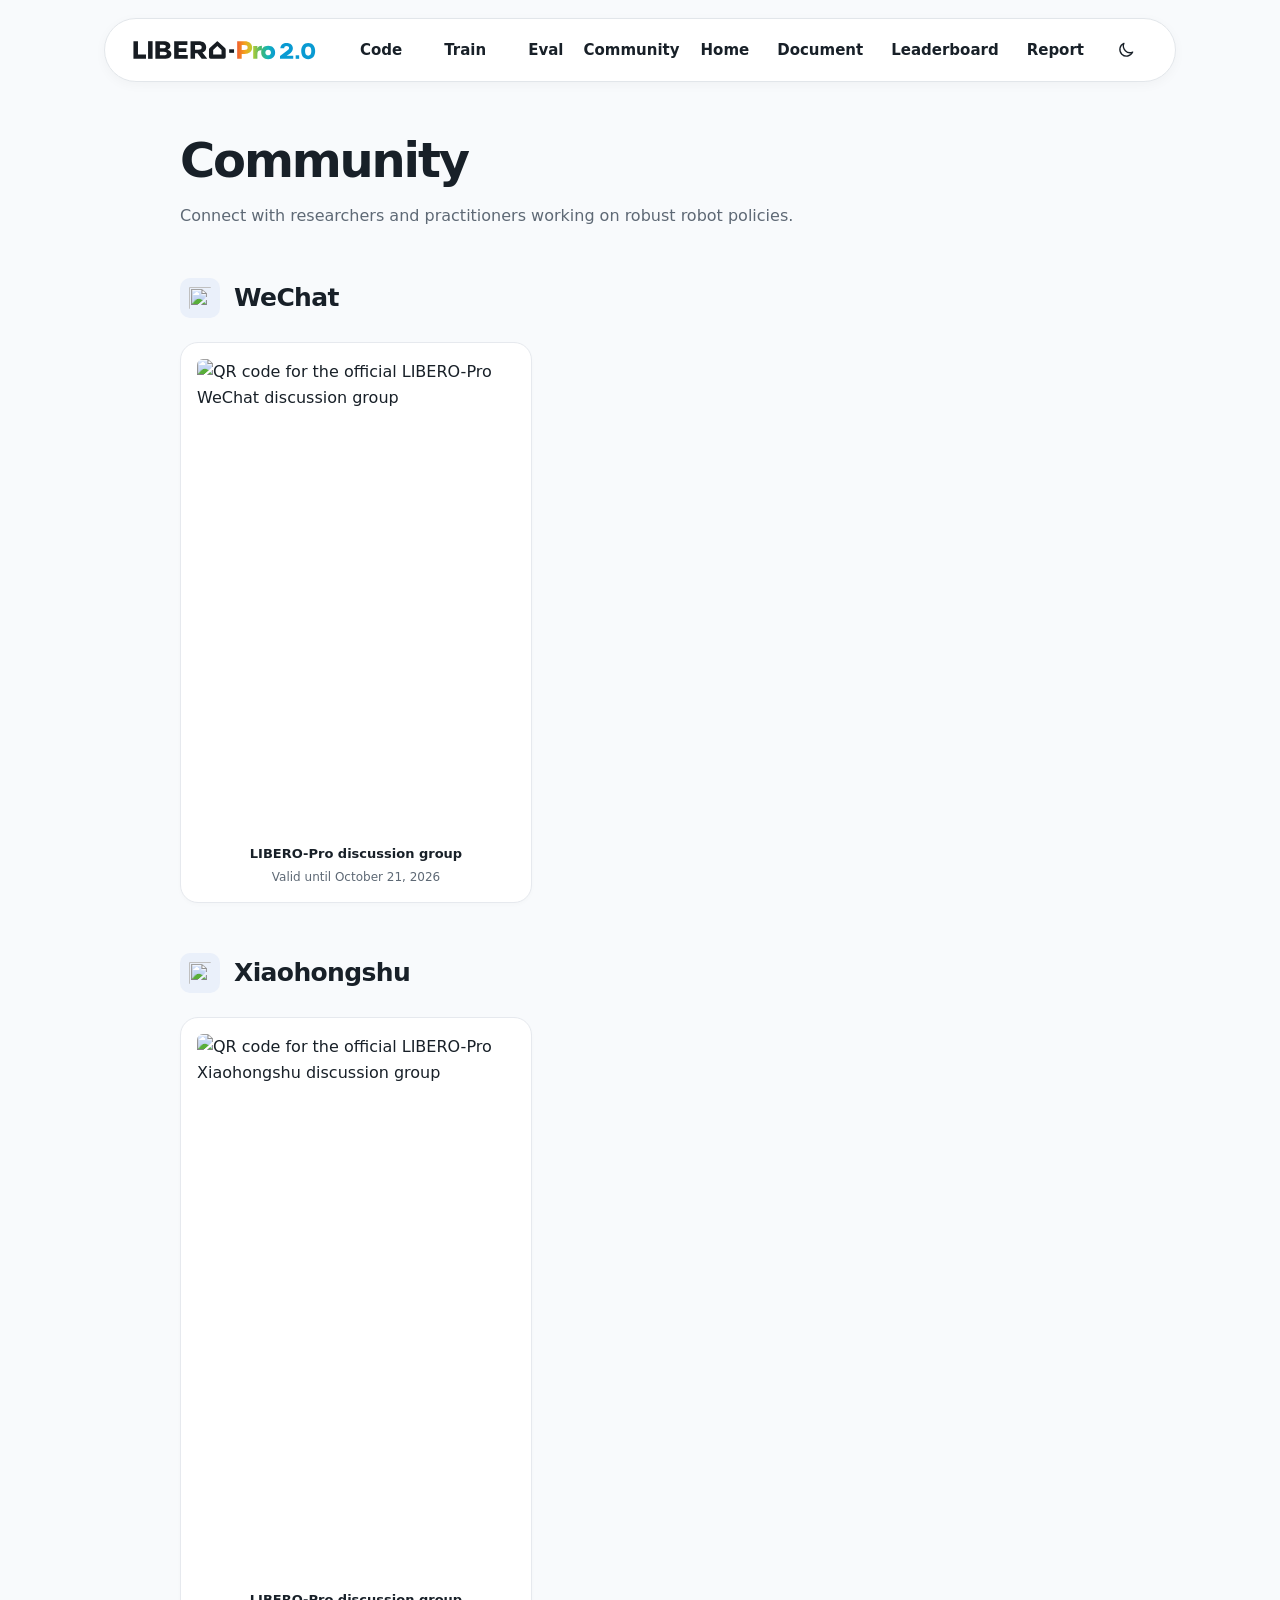
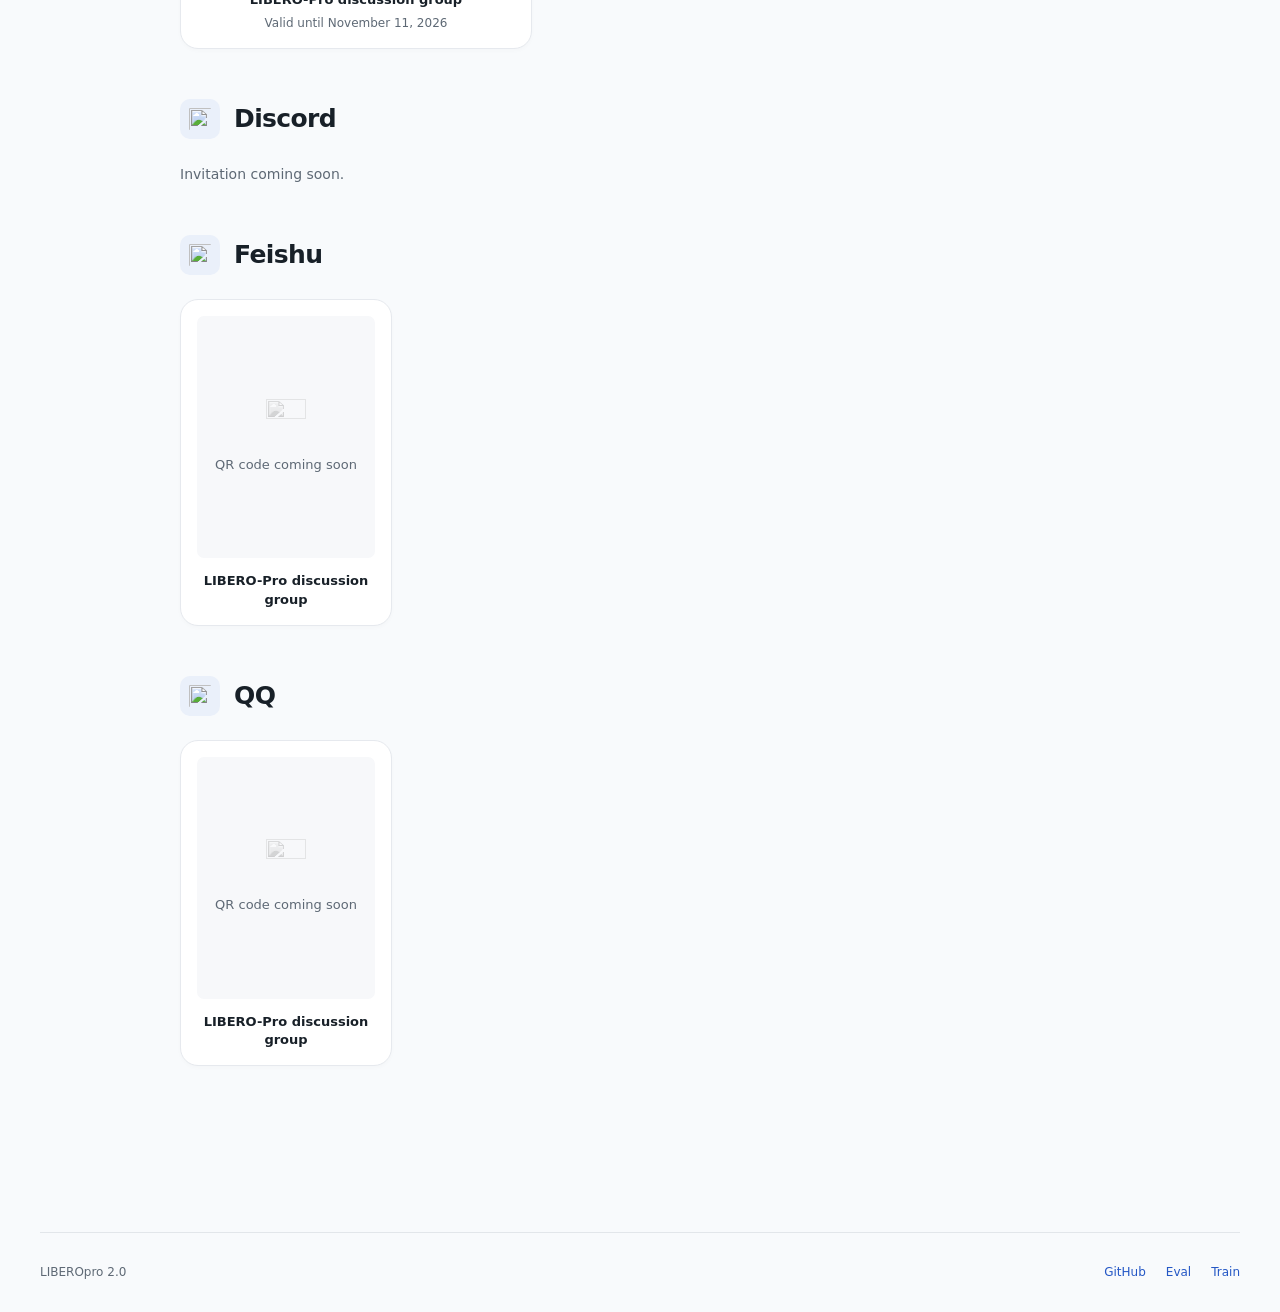
==== community.html @ c8fbf497 "Add smooth light and dark themes across the website" ====
<!doctype html>
<html lang="en">
<head>
  <meta charset="utf-8">
  <meta name="viewport" content="width=device-width, initial-scale=1">
  <meta name="description" content="Join the official LIBERO-Pro discussion groups on WeChat and Xiaohongshu.">
  <meta name="theme-color" content="#2457c5">
  <link rel="icon" href="assets/favicon.ico" sizes="16x16 32x32 48x48">
  <link rel="icon" href="assets/favicon.svg" type="image/svg+xml" sizes="any">
  <title>Community · LIBERO-Pro</title>
  <script src="assets/theme.js"></script>
  <link rel="stylesheet" href="assets/site.css">
  <link rel="stylesheet" href="assets/theme.css">
  <script type="module" src="assets/app.js"></script>
</head>
<body data-page="community">
  <a class="skip" href="#content">Skip to content</a>
  <header class="site-header">
    <a class="brand" href="index.html" aria-label="LIBERO-Pro 2.0 home"><img class="brand-wordmark" src="assets/libero-pro-wordmark.svg" width="534" height="68" alt="LIBERO-Pro 2.0"></a>
    <nav class="site-links" aria-label="Project links">
      <a href="https://github.com/LIBERO-Pro-Team/LIBERO-Pro2.0" target="_blank" rel="noopener"><img src="assets/icons/github.svg" width="16" height="16" alt="">Code</a>
      <a href="https://huggingface.co/datasets/zhouxueyang/LIBERO-Pro2.0-Train" target="_blank" rel="noopener"><img src="assets/icons/huggingface.svg" width="16" height="16" alt="">Train</a>
      <a href="https://huggingface.co/datasets/zhouxueyang/LIBERO-Pro2.0-Eval" target="_blank" rel="noopener"><img src="assets/icons/huggingface.svg" width="16" height="16" alt="">Eval</a>
      <a href="community.html">Community</a>
    </nav>
    <button class="menu-button" aria-expanded="false" aria-controls="site-nav">Menu</button>
    <nav class="site-nav" id="site-nav" aria-label="Main navigation">
      <a href="index.html">Home</a><a href="docs.html">Document</a><a href="leaderboard.html">Leaderboard</a><a href="report.html">Report</a>
    </nav>
    <button class="theme-toggle" type="button" data-theme-toggle aria-label="Switch to dark theme" title="Switch to dark theme">
      <svg class="theme-moon" viewBox="0 0 24 24" aria-hidden="true"><path d="M20 14.5A8 8 0 0 1 9.5 4a8 8 0 1 0 10.5 10.5z"/></svg>
      <svg class="theme-sun" viewBox="0 0 24 24" aria-hidden="true"><circle cx="12" cy="12" r="4"/><path d="M12 2.5v2M12 19.5v2M4.6 4.6 6 6M18 18l1.4 1.4M2.5 12h2M19.5 12h2M4.6 19.4 6 18M18 6l1.4-1.4"/></svg>
    </button>
  </header>
  <div id="app"><main id="content" class="community-page">
    <header class="resource-heading">
      <h1>Community</h1>
      <p>Connect with researchers and practitioners working on robust robot policies.</p>
    </header>
    <section class="community-section" id="wechat" aria-labelledby="wechat-heading">
      <h2 id="wechat-heading"><img src="assets/icons/wechat.svg" width="24" height="24" alt="">WeChat</h2>
      <ul class="community-cards community-cards--invitations">
        <li><figure class="community-card"><a class="community-invitation" href="assets/community/wechat-20261014.png" target="_blank" rel="noopener" aria-label="Open the full-size WeChat group invitation in a new tab"><img src="assets/community/wechat-20261014.png" width="1264" height="1875" alt="QR code for the official LIBERO-Pro WeChat discussion group" decoding="async"></a><figcaption>LIBERO-Pro discussion group<small>Valid until October 21, 2026</small></figcaption></figure></li>
      </ul>
    </section>
    <section class="community-section" id="xiaohongshu" aria-labelledby="xiaohongshu-heading">
      <h2 id="xiaohongshu-heading"><img src="assets/icons/xiaohongshu.svg" width="24" height="24" alt="">Xiaohongshu</h2>
      <ul class="community-cards community-cards--invitations">
        <li><figure class="community-card"><a class="community-invitation" href="assets/community/xiaohongshu-20261014.png" target="_blank" rel="noopener" aria-label="Open the full-size Xiaohongshu group invitation in a new tab"><img src="assets/community/xiaohongshu-20261014.png" width="980" height="1673" alt="QR code for the official LIBERO-Pro Xiaohongshu discussion group" loading="lazy" decoding="async"></a><figcaption>LIBERO-Pro discussion group<small>Valid until November 11, 2026</small></figcaption></figure></li>
      </ul>
    </section>
    <section class="community-section" id="discord" aria-labelledby="discord-heading">
      <h2 id="discord-heading"><img src="assets/icons/discord.svg" width="24" height="24" alt="">Discord</h2>
      <p class="community-invitation-pending">Invitation coming soon.</p>
    </section>
    <section class="community-section" id="feishu" aria-labelledby="feishu-heading">
      <h2 id="feishu-heading"><img src="assets/icons/lark.png" width="24" height="24" alt="">Feishu</h2>
      <ul class="community-cards">
        <li><figure class="community-card"><div class="community-qr-pending"><img src="assets/icons/lark.png" width="40" height="40" alt=""><p>QR code coming soon</p></div><figcaption>LIBERO-Pro discussion group</figcaption></figure></li>
      </ul>
    </section>
    <section class="community-section" id="qq" aria-labelledby="qq-heading">
      <h2 id="qq-heading"><img src="assets/icons/qq.svg" width="24" height="24" alt="">QQ</h2>
      <ul class="community-cards">
        <li><figure class="community-card"><div class="community-qr-pending"><img src="assets/icons/qq.svg" width="40" height="40" alt=""><p>QR code coming soon</p></div><figcaption>LIBERO-Pro discussion group</figcaption></figure></li>
      </ul>
    </section>
  </main></div>
  <footer class="container footer"><span>LIBEROpro 2.0</span><div class="footer-links" style="display:flex;gap:20px;flex-wrap:wrap"><a href="https://github.com/LIBERO-Pro-Team/LIBERO-Pro2.0">GitHub</a><a href="https://huggingface.co/datasets/zhouxueyang/LIBERO-Pro2.0-Eval">Eval</a><a href="https://huggingface.co/datasets/zhouxueyang/LIBERO-Pro2.0-Train">Train</a></div></footer>
</body>
</html>
---- assets/site.css ----
:root{--font-sans:Lato,ui-sans-serif,system-ui,-apple-system,BlinkMacSystemFont,'Segoe UI',sans-serif;--ink:#182028;--muted:#5e6975;--line:#e2e6ea;--paper:#fff;--wash:#f7f9fb;--blue:#2457c5;--static:#b77b17;--static-bg:#f7efde;--dynamic:#16847c;--dynamic-bg:#e4f3f0;--condition:#315a96;--environment:#337653;--observation:#8c5a9b;--execution:#9b6428;--robot:#a1495e;--language:#247c88}
*{box-sizing:border-box}html{scroll-behavior:smooth;scroll-padding-top:112px}body{margin:0;background:var(--paper);color:var(--ink);font:16px/1.6 var(--font-sans);-webkit-font-smoothing:antialiased}a{color:inherit;text-decoration:none}button,select{font:inherit;color:inherit}button,a,select{-webkit-tap-highlight-color:transparent}button{cursor:pointer}button:disabled{cursor:default}a:hover{color:var(--blue)}:focus-visible{outline:2px solid var(--blue);outline-offset:4px}button:focus:not(:focus-visible),a:focus:not(:focus-visible){outline:none}img{max-width:100%;height:auto}h1,h2,h3,h4,p,figure{margin:0}h1,h2,h3{font-weight:650;line-height:1.2;letter-spacing:-.035em}h1{font-size:46px}h2{font-size:31px}h3{font-size:21px}p{color:var(--muted)}small,.small{font-size:13px}button{border:0;background:none}select{background:white;border:1px solid #c7cfd8;border-radius:5px;padding:6px 28px 6px 10px;max-width:100%}.skip{position:fixed;top:-60px;left:15px;z-index:100;padding:10px;background:white}.skip:focus{top:10px}.site-header{position:sticky;top:18px;z-index:30;width:min(1072px,calc(100% - 48px));height:64px;margin:18px auto 0;padding:0 27px;background:white;border:1px solid var(--line);border-radius:36px;box-shadow:0 3px 12px #18202809;display:flex;align-items:center;justify-content:space-between;gap:20px}.brand{font-size:22px;font-weight:750;letter-spacing:-1px;white-space:nowrap}.brand span{color:var(--blue)}.site-nav{display:flex;height:100%;align-items:center;gap:28px}.site-nav a{height:100%;display:flex;align-items:center;font-size:14px;font-weight:600;position:relative}.site-nav a[aria-current=page]{color:var(--blue)}.site-nav a[aria-current=page]:after{content:'';position:absolute;bottom:11px;left:0;right:0;height:2px;background:var(--blue)}.menu-button{display:none;min-height:44px}.container{width:min(1200px,calc(100% - 64px));margin:auto}.page-head{padding:64px 0 35px;border-bottom:1px solid var(--line);margin-bottom:35px}.page-head p{margin-top:14px;max-width:760px;font-size:17px}.breadcrumb{font-size:13px;display:flex;gap:9px;margin-bottom:20px;color:var(--muted);flex-wrap:wrap}.section{padding:48px 0;border-bottom:1px solid var(--line);scroll-margin-top:110px}.section-head{display:flex;align-items:baseline;justify-content:space-between;gap:20px;margin-bottom:24px}.section-head h2:after{content:'';display:block;width:36px;height:3px;background:var(--blue);margin-top:12px}.section-head p{font-size:14px}.text-link{font-size:14px;color:var(--blue);white-space:nowrap}.intro{max-width:820px;font-size:18px;line-height:1.8}.hero{text-align:center;padding:76px 0 30px}.hero h1{font-size:clamp(48px,6vw,76px);font-weight:750;letter-spacing:-.055em}.hero h1 span{color:var(--blue)}.hero .subtitle{font-size:clamp(22px,2.5vw,30px);color:var(--ink);line-height:1.35;max-width:800px;margin:17px auto 0;letter-spacing:-.025em}.hero .description{max-width:750px;margin:20px auto 0}.actions{display:flex;gap:12px;justify-content:center;flex-wrap:wrap;margin:27px 0}.button{display:inline-flex;align-items:center;justify-content:center;gap:8px;background:var(--blue);color:white;border:1px solid var(--blue);padding:9px 20px;border-radius:6px;font-weight:600;font-size:14px;min-height:44px}.button:hover{background:#1647ab;color:white}.button.secondary{background:white;color:var(--ink);border-color:#ccd3da}.button.secondary:hover{color:var(--blue);border-color:var(--blue)}.hero-figure{margin:20px auto 0;max-width:1120px}.hero-figure img{width:100%;display:block}.caption{font-size:13px;color:var(--muted);margin-top:13px}.news-section{min-height:114px}.news-section h2{font-size:25px}.section-grid{display:grid;grid-template-columns:1fr 1fr;gap:40px}.taxonomy-figure{align-self:center}.taxonomy-figure img{display:block;max-height:540px;margin:auto}.domain-list{border-top:1px solid var(--line);margin-top:20px}.domain-link{padding:16px 0;border-bottom:1px solid var(--line);display:grid;grid-template-columns:1fr auto;gap:4px 18px}.domain-link strong{font-size:17px}.domain-link p{font-size:14px;grid-column:1}.domain-link span{grid-column:2;grid-row:1 / span 2;align-self:center;color:var(--muted);font-size:13px}.domain-name:before{content:'';display:inline-block;width:8px;height:8px;background:var(--domain,var(--blue));margin-right:9px;vertical-align:middle}.task-list{display:grid;grid-template-columns:repeat(2,minmax(0,1fr));gap:0 32px}.base-task{display:flex;align-items:flex-start;gap:15px;padding:20px 0;border-bottom:1px solid var(--line)}.task-index{min-width:33px;color:var(--muted);font-size:13px;padding-top:3px}.base-task h3{font-size:16px;letter-spacing:-.01em;line-height:1.5}.base-task p{font-size:13px;margin-top:4px}.base-task .arrow{margin-left:auto;color:var(--blue)}.mode{font-size:12px;font-weight:600;padding:3px 8px;border-radius:3px;display:inline-block;white-space:nowrap}.mode.static{color:#875c0c;background:var(--static-bg)}.mode.dynamic{color:#126c65;background:var(--dynamic-bg)}.page-layout{display:grid;grid-template-columns:145px minmax(0,1fr);gap:30px}.page-layout main{min-width:0}.toc{position:sticky;top:116px;align-self:start;font-size:13px;padding-top:38px}.toc p{font-size:11px;text-transform:uppercase;letter-spacing:.09em;color:var(--muted);margin-bottom:12px}.toc a{display:block;border-left:2px solid var(--line);padding:7px 12px;color:var(--muted)}.toc a.active{border-color:var(--blue);color:var(--blue);font-weight:600}.toc-mobile{display:none}.chart-grid{display:grid;grid-template-columns:1fr 1fr;gap:34px}.chart-panel{min-width:0}.chart-panel h3{display:flex;align-items:center;gap:10px;margin-bottom:6px}.chart-panel .caption{margin:0 0 20px}.chart-axis{display:flex;justify-content:space-between;margin:0 45px 8px 145px;font-size:10px;color:var(--muted)}.bar-row{display:grid;grid-template-columns:145px 1fr 45px;align-items:center;gap:0;min-height:36px;font-size:12px}.bar-row:hover{background:var(--wash)}.bar-name{display:flex;gap:7px;align-items:center;white-space:nowrap;font-weight:500}.logo{width:28px;height:28px;object-fit:contain;flex:none;background:white;border-radius:4px;padding:2px}.logo.large{width:58px;height:58px;padding:4px}.bar-name .logo{width:22px;height:22px}.bar-track{height:13px;border-right:1px solid #d5dbe2;border-left:1px solid #d5dbe2;background:repeating-linear-gradient(to right,transparent 0,transparent calc(25% - 1px),#e7ebef calc(25% - 1px),#e7ebef 25%);position:relative}.bar-fill{height:100%;display:block;background:var(--bar,var(--blue));border-radius:0 2px 2px 0}.bar-value{text-align:right;font-variant-numeric:tabular-nums;font-weight:600}.chart-panel.static{--bar:#c99742}.chart-panel.dynamic{--bar:#269d92}.legend{display:flex;gap:20px;color:var(--muted);font-size:13px;align-items:center;flex-wrap:wrap;margin-top:20px}.legend span:before{content:'';width:9px;height:9px;display:inline-block;background:var(--bar);margin-right:7px}.controls{display:flex;gap:25px;align-items:center;justify-content:space-between;flex-wrap:wrap;margin:22px 0}.tabs{display:flex;gap:20px;border-bottom:1px solid var(--line)}.tab{display:inline-flex;align-items:center;gap:8px;min-height:42px;padding:7px 0;border-bottom:2px solid transparent;font-size:14px;font-weight:600;color:var(--muted)}.tab[aria-pressed=true],.tab.active{color:var(--blue);border-bottom-color:var(--blue)}.control{display:flex;align-items:center;gap:9px;font-size:13px}.controls .tabs{border:0}.table-scroll{overflow:auto;max-width:100%;border-top:1px solid #b9c3ce;border-bottom:1px solid #b9c3ce}.leaderboard-table{width:100%;border-collapse:collapse;white-space:nowrap;font-size:12px}.leaderboard-table th{text-align:right;font-weight:600;background:#f7f9fb;padding:13px 9px;vertical-align:bottom;border-bottom:1px solid #cdd5de}.leaderboard-table th:first-child,.leaderboard-table th:nth-child(2){text-align:left}.leaderboard-table th small{display:block;font-size:9px;color:var(--muted);font-weight:400;max-width:88px;white-space:normal;line-height:1.4;margin-top:5px}.leaderboard-table th button{padding:0;font-size:inherit;font-weight:inherit;min-height:28px}.leaderboard-table td{padding:10px 9px;border-bottom:1px solid var(--line);text-align:right;font-variant-numeric:tabular-nums}.leaderboard-table td:first-child{width:25px;color:var(--muted)}.leaderboard-table tbody tr{cursor:pointer}.leaderboard-table tbody tr:hover{background:#f0f5fc}.leaderboard-table .model-cell{position:sticky;left:0;background:white;text-align:left;min-width:175px;box-shadow:1px 0 0 var(--line)}.leaderboard-table tbody tr:hover .model-cell{background:#f0f5fc}.model-link{display:flex;align-items:center;gap:8px;font-weight:600}.type-tag{font-size:10px;font-weight:500;padding:3px 6px;border-radius:3px;display:inline-block;background:#e7eefb;color:#2f5899}.type-tag.wam{background:#e6f3ed;color:#256c4b}.type-tag.robust{background:#f1eaf7;color:#75479a}.score-cell a{display:block;padding:5px 6px;border-radius:3px;background:rgba(34,115,111,var(--heat,0));color:#194742;min-width:45px}.average{font-weight:700;font-size:14px}.delta{color:#a64537}.table-note{font-size:12px;line-height:1.7;margin-top:16px;max-width:900px}.count-label{font-size:12px;color:var(--muted)}.mode-guide{display:grid;grid-template-columns:1fr 1fr;gap:35px}.mode-guide h3{margin:12px 0}.mode-guide p{font-size:15px}.domain-filter{display:flex;flex-wrap:wrap;gap:4px 19px;border-bottom:1px solid var(--line);margin-bottom:25px}.domain-filter a{padding:9px 0;font-size:13px;border-bottom:2px solid transparent;color:var(--muted)}.domain-filter a.active{border-color:var(--blue);color:var(--blue);font-weight:600}.catalogue-grid{display:grid;grid-template-columns:repeat(2,minmax(0,1fr));gap:28px}.perturbation-card{min-width:0;padding-bottom:22px;border-bottom:1px solid var(--line)}.perturbation-card img{display:block;width:100%;aspect-ratio:1760/510;object-fit:contain;background:#f7f8fa;border-radius:4px;margin-bottom:13px}.perturbation-card h3{font-size:17px;line-height:1.4;display:flex;gap:10px}.perturbation-card .id{font-size:12px;color:var(--muted);font-weight:400;min-width:28px;padding-top:3px}.perturbation-card p{font-size:13px;margin-top:8px}.card-meta{display:flex;justify-content:space-between;gap:8px;margin-top:12px;font-size:12px;color:var(--muted)}.detail-head .model-title{display:flex;align-items:center;gap:18px}.detail-head h1{font-size:38px}.detail-meta{display:flex;align-items:center;gap:14px;margin-top:18px;flex-wrap:wrap}.score-summary{display:flex;gap:34px;margin:26px 0 5px;flex-wrap:wrap}.score-summary dt{font-size:12px;color:var(--muted)}.score-summary dd{font-size:28px;margin:0;line-height:1.4;font-weight:600;font-variant-numeric:tabular-nums}.detail-layout{display:grid;grid-template-columns:245px minmax(0,1fr);gap:34px;align-items:start}.catalogue-nav{position:sticky;top:110px;max-height:calc(100vh - 135px);overflow:auto;border-right:1px solid var(--line);padding:0 18px 10px 0}.catalogue-nav .tabs{position:sticky;top:0;background:white;z-index:1}.nav-group h3{font-size:11px;text-transform:uppercase;letter-spacing:.05em;color:var(--muted);margin:22px 0 6px}.nav-item{display:flex;gap:8px;align-items:baseline;padding:8px;font-size:12px;line-height:1.4;border-radius:4px}.nav-item span{font-size:10px;color:var(--muted);min-width:24px}.nav-item.active{background:#edf3ff;color:var(--blue);font-weight:600}.rollout-content{min-width:0}.rollout-title{display:flex;justify-content:space-between;gap:20px;margin:24px 0 20px;align-items:start}.rollout-title h2{font-size:27px;margin-top:12px}.rollout-title p{font-size:14px;max-width:650px;margin-top:11px}.direction-score{font-size:32px;line-height:1.2;text-align:right;white-space:nowrap;font-variant-numeric:tabular-nums}.direction-score small{font-size:11px;color:var(--muted);display:block;margin-top:5px}.mechanism-image{margin:20px 0 26px}.mechanism-image img{width:100%;display:block}.mechanism-image figcaption{font-size:12px;color:var(--muted);margin-top:8px}.rollout-grid{display:grid;grid-template-columns:repeat(4,minmax(0,1fr));gap:18px 14px}.rollout-slot{min-width:0}.media-placeholder{aspect-ratio:4/3;display:flex;align-items:center;justify-content:center;flex-direction:column;background:#f2f4f6;color:#7b8691;gap:7px;border:1px solid #e2e6ea;border-radius:5px}.media-placeholder svg{width:24px;height:24px;opacity:.6}.media-placeholder span{font-size:11px}.rollout-slot h4{font-size:12px;margin:9px 0 4px;font-weight:600;line-height:1.45}.rollout-slot .slot-meta{display:flex;justify-content:space-between;gap:5px;font-size:11px;color:var(--muted)}.rollout-slot .slot-rate{font-weight:600;font-variant-numeric:tabular-nums;color:var(--ink)}.rollout-slot video,.rollout-slot .rollout-media{display:block;width:100%;aspect-ratio:4/3;object-fit:contain;background:#f2f4f6}.category-scores{display:grid;grid-template-columns:repeat(6,minmax(0,1fr));gap:15px;margin:25px 0}.category-score{border-bottom:1px solid var(--line);padding:8px 0 13px}.category-score strong{display:block;font-size:20px;margin:5px 0 8px;font-variant-numeric:tabular-nums}.category-score .name{font-size:11px}.mini-track{height:4px;background:#edf0f3;display:block}.mini-track i{height:4px;display:block;background:var(--domain)}.category-score.selected{border-bottom-color:var(--blue)}.selected-model{margin:0 0 18px;display:flex;align-items:center;justify-content:space-between;gap:14px;flex-wrap:wrap}.selected-model label{font-size:13px;color:var(--muted)}.task-detail-grid{display:grid;grid-template-columns:repeat(3,minmax(0,1fr));gap:25px}.task-detail-grid .rollout-slot{border-bottom:1px solid var(--line);padding-bottom:20px}.reading{max-width:820px}.reading h3{margin:26px 0 12px}.reading p{margin:12px 0}.reading a{color:var(--blue);text-decoration:underline;text-underline-offset:3px}.reading ul{padding-left:21px;color:var(--muted)}.reading code{font:13px Consolas,monospace;background:#f3f5f7;padding:2px 4px}.reading table{width:100%;border-collapse:collapse;font-size:14px;margin-top:20px}.reading td,.reading th{text-align:left;padding:10px;border-bottom:1px solid var(--line)}.empty-section{min-height:150px;padding:28px 0;color:var(--muted)}.footer{margin:64px auto 0;padding:30px 0;color:var(--muted);font-size:12px;border-top:1px solid var(--line);display:flex;justify-content:space-between;gap:20px;flex-wrap:wrap}.footer a{color:var(--blue)}.error{padding:40px;border:1px solid var(--line);margin:50px 0}.noscript{padding:20px;text-align:center}.loading{padding:70px 0;color:var(--muted)}
@media(min-width:1500px){.container{width:min(1370px,calc(100% - 90px))}.page-layout{grid-template-columns:155px minmax(0,1fr);gap:40px}.bar-row{grid-template-columns:158px 1fr 45px}.chart-axis{margin-left:158px}.leaderboard-table{font-size:13px}.leaderboard-table th,.leaderboard-table td{padding-left:11px;padding-right:11px}}
@media(max-width:1100px){.page-layout{display:block}.toc{display:none}.toc-mobile{display:block;margin:30px 0 0;font-size:13px}.toc-mobile summary{cursor:pointer;padding:9px 0}.toc-mobile nav{display:flex;gap:15px;flex-wrap:wrap;padding:10px 0}.detail-layout{grid-template-columns:210px minmax(0,1fr);gap:24px}.rollout-grid{grid-template-columns:repeat(2,minmax(0,1fr))}.category-scores{grid-template-columns:repeat(3,minmax(0,1fr))}.task-detail-grid{grid-template-columns:repeat(2,minmax(0,1fr))}}
@media(max-width:760px){html{scroll-padding-top:95px}.container{width:calc(100% - 36px)}.site-header{width:calc(100% - 28px);top:10px;margin-top:10px;height:58px;padding:0 20px}.brand{font-size:20px}.menu-button{display:block;font-size:13px}.site-nav{display:none;position:absolute;top:66px;left:0;right:0;height:auto;padding:14px 22px;box-shadow:0 4px 15px #18202810;background:white;border:1px solid var(--line);border-radius:12px;gap:0;flex-direction:column;align-items:stretch}.site-nav.open{display:flex}.site-nav a{height:44px}.site-nav a[aria-current=page]:after{bottom:4px;width:25px}.hero{padding-top:50px}.hero .description{font-size:14px}.hero-figure{margin:20px -5px 0}.page-head{padding-top:40px;margin-bottom:22px}.page-head h1{font-size:36px}.page-head p{font-size:15px}.section{padding:34px 0}.section-head{align-items:flex-start;gap:14px;flex-wrap:wrap}.section-head h2{font-size:27px}.section-grid,.chart-grid,.mode-guide{grid-template-columns:1fr;gap:32px}.task-list,.catalogue-grid{grid-template-columns:1fr}.chart-axis{margin-left:145px}.bar-row{grid-template-columns:145px 1fr 43px;min-height:39px}.controls{gap:14px}.controls .tab,.domain-filter a{min-height:44px}.tabs{gap:20px}.section-head .text-link{font-size:13px}.detail-head h1{font-size:31px}.detail-layout{display:block}.catalogue-nav{position:static;max-height:230px;border:1px solid var(--line);border-radius:5px;margin-bottom:26px;padding:0 12px 12px}.nav-group{display:inline}.nav-group h3{margin-top:14px}.nav-item{min-height:36px}.rollout-title{gap:12px}.rollout-title h2{font-size:24px}.direction-score{font-size:25px}.score-summary{gap:23px}.score-summary dd{font-size:25px}.category-scores{gap:12px}.category-score .name{font-size:11px}.task-detail-grid{gap:20px 14px}.rollout-slot h4{font-size:12px}.selected-model select{max-width:230px;min-height:40px}.footer{margin-top:40px}.intro{font-size:16px}.mechanism-image{margin-left:-5px;margin-right:-5px}.leaderboard-table th button{min-height:35px}.table-scroll{border-radius:0}.logo{width:28px;height:28px}}
html{scroll-behavior:auto}.section{scroll-margin-top:0}.news-section{padding:25px 0}.news-section .section-head{margin-bottom:8px}.reading .table-scroll{margin-top:20px}.reading .table-scroll table{min-width:570px;margin-top:0}.reading .table-scroll td{white-space:normal}.leaderboard-table .score-cell a:focus-visible{outline-offset:1px}
.leaderboard-table thead th{vertical-align:middle;white-space:nowrap}
.leaderboard-table thead th[aria-sort]{background:rgba(34,115,111,.2);color:#194742}
.perturbation-table{--rank-width:36px;--model-width:184px;table-layout:fixed;width:max-content;min-width:100%;border-collapse:separate;border-spacing:0}
.perturbation-table th,.perturbation-table td{box-sizing:border-box}
.perturbation-table .rank-column{position:sticky;left:0;width:var(--rank-width);min-width:var(--rank-width);max-width:var(--rank-width);background:white;z-index:2;text-align:center}
.perturbation-table .model-column{position:sticky;left:var(--rank-width);width:var(--model-width);min-width:var(--model-width);max-width:var(--model-width);background:white;z-index:2;box-shadow:1px 0 0 var(--line)}
.perturbation-table thead .rank-column,.perturbation-table thead .model-column{background:#f7f9fb;z-index:3;text-align:left}
.perturbation-table tbody tr:hover .rank-column{background:#f0f5fc}
.perturbation-table th button{min-height:40px;min-width:54px;width:100%}
.perturbation-table .score-cell{min-width:82px}
.perturbation-table .score-cell a{padding:9px 7px;min-height:36px;background:rgba(66,133,205,var(--heat,0));color:#214e7a}
.perturbation-table thead th[aria-sort]{background:rgba(66,133,205,.2);color:#214e7a}
.perturbation-table .model-link{min-height:36px}
.perturbation-table tbody td,.perturbation-table tbody th{padding-top:8px;padding-bottom:8px}
@media(max-width:760px){
  .perturbation-table{--rank-width:30px;--model-width:166px}
  .perturbation-table .model-column{padding-left:6px;padding-right:6px}
  .perturbation-table .model-link{gap:6px;font-size:11px;min-height:44px}
  .perturbation-table .logo{width:24px;height:24px}
  .perturbation-table .score-cell a,.perturbation-table th button{min-height:44px}
}
/* Route announcements focus non-interactive content without framing the heading. */
#content[tabindex="-1"]:focus,#content h1[tabindex="-1"]:focus{outline:none}
.sr-only{position:absolute;width:1px;height:1px;margin:-1px;padding:0;overflow:hidden;clip-path:inset(50%);white-space:nowrap;border:0}

/* Model comparison: shared scale, direct selection, and a readable hover card. */
.capability-chart{min-width:0}
.capability-selection-head{display:flex;align-items:center;justify-content:space-between;gap:16px;margin-bottom:12px;font-size:13px;font-weight:600}
.capability-count{margin-left:8px;font-size:12px;font-weight:400;color:var(--muted);font-variant-numeric:tabular-nums}
.capability-selection-head>div{display:flex;gap:8px}
.capability-selection-head button{min-height:36px;padding:6px 12px;border:1px solid #8d9aaa;border-radius:6px;background:white;font:inherit;font-weight:400;color:var(--ink);cursor:pointer;white-space:nowrap}
.capability-selection-head button:hover{border-color:var(--blue);background:var(--wash);color:var(--blue)}
.capability-selection-head button:active{background:#e6edf7}
.capability-models{display:flex;flex-wrap:wrap;gap:8px;margin-bottom:28px}
.model-chip{display:inline-flex;align-items:center;gap:8px;min-height:40px;padding:5px 12px 5px 7px;border:1px solid #dce2e8;border-radius:30px;background:#fff;color:#495664;font:600 12px var(--font-sans);cursor:pointer;transition:background .15s,border-color .15s}
.model-chip img,.capability-preview-head>img{width:26px;height:26px;object-fit:contain;background:white;border-radius:50%;padding:3px}
.model-chip .chip-check{width:13px;color:#7b8691;font-size:14px;text-align:center}
.model-chip[aria-pressed="true"]{color:color-mix(in srgb,var(--series) 85%,black);border-color:var(--series);background:color-mix(in srgb,var(--series) 8%,white)}
.model-chip[aria-pressed="true"] .chip-check{color:var(--series)}
.model-chip:hover{border-color:var(--series);background:color-mix(in srgb,var(--series) 5%,white)}
.model-chip:focus-visible{outline:2px solid var(--series);outline-offset:3px}
.capability-plot-head{display:flex;justify-content:space-between;font-size:12px;color:var(--muted);margin-bottom:4px}
.capability-plot-head>span:first-child{color:var(--ink);font-weight:600}
.capability-plot{position:relative;isolation:isolate}
.capability-svg{display:block;overflow:visible;max-width:100%;font-family:var(--font-sans)}
.capability-grid line{stroke:#dfe5eb;stroke-dasharray:3 5;stroke-width:1}
.capability-grid text{fill:#677483;font-size:12px}
.capability-grid .capability-axis{font-size:14px;font-weight:600;fill:#293744}
.capability-series{color:var(--series);cursor:pointer;transition:opacity .14s;outline:none}
.capability-series[hidden],.capability-chart [hidden]{display:none}
.capability-series.muted{opacity:.16}
.capability-series.highlighted{opacity:1}
.capability-line{stroke:var(--series);stroke-width:2.4;fill:none;stroke-linecap:round;stroke-linejoin:round;pointer-events:none}
.capability-hit{stroke:transparent;stroke-width:32;fill:none;stroke-linecap:round;stroke-linejoin:round;pointer-events:stroke;vector-effect:non-scaling-stroke}
.capability-point{fill:#fff;stroke:var(--series);stroke-width:2.4;pointer-events:none}
.capability-series.highlighted .capability-line,.capability-series:focus-visible .capability-line{stroke-width:3.5}
.capability-series:focus-visible .capability-point{stroke-width:4;stroke-dasharray:2 2}
.capability-value{font-size:13px;font-weight:700;fill:var(--series);stroke:#fff;stroke-width:5;paint-order:stroke;opacity:0;pointer-events:none}
.capability-series.highlighted .capability-value,.capability-series:focus-visible .capability-value{opacity:1}
.capability-connector{stroke:var(--series);stroke-width:1;fill:none;opacity:.5}
.capability-end-label text{font-size:12px;fill:color-mix(in srgb,var(--series) 85%,black);font-weight:600}
.capability-end-label{pointer-events:bounding-box}
.capability-foot{border-top:1px solid var(--line);padding-top:14px;font-size:12px;color:var(--muted)}
.capability-foot a{color:var(--blue)}
.capability-data summary{cursor:pointer;width:fit-content;padding:6px 0;color:var(--ink)}
.capability-data table{width:100%;border-collapse:collapse;font-size:12px}
.capability-data td,.capability-data th{padding:10px 12px;border-bottom:1px solid var(--line);text-align:right;font-variant-numeric:tabular-nums;white-space:nowrap}
.capability-data th:first-child{text-align:left}
.capability-data thead th{font-weight:600;background:#f8fafc}
.capability-data .table-scroll{margin-top:10px}

body[data-page=leaderboard] .page-head p{max-width:none}

/* Keep all Leaderboard tables dense without shrinking the score text. */
body[data-page=leaderboard] #perturbation-rankings{border-bottom:0}
body[data-page=leaderboard] .leaderboard-table{font-size:12px;line-height:1.4}
body[data-page=leaderboard] .leaderboard-table th,
body[data-page=leaderboard] .leaderboard-table td{height:40px;padding:3px 6px;vertical-align:middle}
body[data-page=leaderboard] .leaderboard-table thead th{padding:4px 6px}
body[data-page=leaderboard] .leaderboard-table th button{min-height:30px;min-width:28px}
body[data-page=leaderboard] .leaderboard-table .model-cell{min-width:164px}
body[data-page=leaderboard] .leaderboard-table .model-link{min-height:32px;gap:6px;font-size:12px}
body[data-page=leaderboard] .leaderboard-table .logo{width:22px;height:22px;padding:1px}
body[data-page=leaderboard] .leaderboard-table .type-tag{padding:2px 5px;line-height:1.4}
body[data-page=leaderboard] .leaderboard-table .average{font-size:12px}
body[data-page=leaderboard] .leaderboard-table .score-cell a{display:flex;align-items:center;justify-content:flex-end;min-height:28px;min-width:44px;padding:4px 6px}
body[data-page=leaderboard] .leaderboard-table td:last-child>a{display:inline-flex;align-items:center;justify-content:center;min-width:28px;min-height:28px}
body[data-page=leaderboard] .perturbation-table{--rank-width:30px;--model-width:164px}
body[data-page=leaderboard] .perturbation-table .score-cell{min-width:64px}
body[data-page=leaderboard] .perturbation-table th button{min-width:50px}
body[data-page=leaderboard] .capability-data td,
body[data-page=leaderboard] .capability-data th{height:32px;padding:4px 8px;line-height:1.4}
body[data-page=leaderboard] .capability-data th a{display:inline-flex;align-items:center;min-height:24px}
@media(max-width:760px),(pointer:coarse){
  body[data-page=leaderboard] .leaderboard-table th,
  body[data-page=leaderboard] .leaderboard-table td{height:48px;padding-top:1px;padding-bottom:1px}
  body[data-page=leaderboard] .leaderboard-table .model-link,
  body[data-page=leaderboard] .leaderboard-table .score-cell a,
  body[data-page=leaderboard] .leaderboard-table th button,
  body[data-page=leaderboard] .leaderboard-table td:last-child>a,
  body[data-page=leaderboard] .capability-data th a{min-height:44px}
  body[data-page=leaderboard] .leaderboard-table td:last-child>a{min-width:44px}
  body[data-page=leaderboard] .capability-data td,
  body[data-page=leaderboard] .capability-data th{padding-top:1px;padding-bottom:1px}
}
.capability-empty{position:absolute;left:15%;right:15%;top:46%;text-align:center;background:#fff;padding:12px;color:var(--muted);font-size:14px;pointer-events:none}
.capability-preview{position:absolute;z-index:5;width:316px;max-width:calc(100% - 16px);padding:16px;background:#fff;border:1px solid #d5dde6;border-radius:8px;box-shadow:0 8px 28px #1b304322;color:var(--ink);font-size:12px;line-height:1.55;pointer-events:none}
.capability-preview-head{display:flex;align-items:center;gap:9px}
.capability-preview-head>img{width:34px;height:34px;border-radius:5px;border:1px solid #edf0f3}
.capability-preview-head>div{flex:1;min-width:0}
.capability-preview-head strong{display:block;font-size:14px}
.capability-preview-head span{display:block;font-size:11px;color:var(--muted)}
.capability-preview p{font-size:12px;line-height:1.6;margin:12px 0;color:#506070}
.capability-preview dl{display:grid;grid-template-columns:repeat(2,1fr);gap:8px;margin:0;padding:10px 0;border-top:1px solid var(--line);border-bottom:1px solid var(--line)}
.capability-preview dt{color:var(--muted);font-size:11px}
.capability-preview dd{margin:2px 0 0;font-size:18px;font-weight:600;font-variant-numeric:tabular-nums;color:var(--ink)}
@media(max-width:760px){
  .model-chip{min-height:44px;font-size:12px;padding-right:10px;gap:6px}
  .capability-selection-head button{min-height:44px}
  .capability-models{gap:8px;margin-bottom:24px}
  .capability-selection-head{margin-bottom:4px}
  .capability-preview{position:relative;left:auto!important;top:auto!important;width:100%;max-width:100%;box-shadow:none;margin:8px 0 12px}
  .capability-preview p{font-size:13px}
  .capability-empty{left:9%;right:9%;font-size:13px}
  .capability-data summary{min-height:44px;padding-top:12px}
}
@media(prefers-reduced-motion:reduce){.capability-series,.model-chip{transition:none}}
@media(max-width:760px){.rollout-title{flex-direction:column}.direction-score{text-align:left}.direction-score small{display:inline-block;margin-left:9px}.score-summary{gap:20px}.bar-name{font-size:11px}.catalogue-nav .tabs{padding-top:6px}}
@media(prefers-reduced-motion:reduce){html{scroll-behavior:auto}}

/* Home previews: compact tasks and readable top-ten model comparisons. */
.home-evaluation-tasks{padding:32px 0}
.home-evaluation-tasks .section-head{margin-bottom:14px}
.home-evaluation-tasks .base-task{align-items:center;gap:12px;min-height:48px;padding:11px 0}
.home-evaluation-tasks .task-index{flex:0 0 66px;white-space:nowrap;padding-top:0}
.home-evaluation-tasks .base-task>div{min-width:0}
.home-evaluation-tasks .base-task h3{font-size:15px;line-height:1.4}
.home-leaderboard{--chart-label-width:180px}
.home-leaderboard .bar-row{grid-template-columns:var(--chart-label-width) minmax(0,1fr) 45px;min-height:42px}
.home-leaderboard .chart-axis{margin-left:var(--chart-label-width)}
.home-leaderboard .bar-name{font-size:14px;gap:9px}
.home-leaderboard .bar-name .logo{width:30px;height:30px;flex:none}
@media(max-width:1000px){.home-leaderboard .chart-grid{grid-template-columns:1fr}}
@media(max-width:760px){
  .home-evaluation-tasks{padding:26px 0}
  .home-evaluation-tasks .base-task{gap:9px}
  .home-leaderboard{--chart-label-width:166px}
  .home-leaderboard .bar-row{min-height:44px}
  .home-leaderboard .bar-name{font-size:13px;gap:7px}
  .home-leaderboard .bar-name .logo{width:28px;height:28px}
}
@media(max-width:360px){.home-leaderboard .chart-axis span:nth-child(2),.home-leaderboard .chart-axis span:nth-child(4){display:none}}

/* Home: a controlled slideshow and browsable paper-example strips. */
.sr-only{position:absolute;width:1px;height:1px;padding:0;margin:-1px;overflow:hidden;clip-path:inset(50%);white-space:nowrap;border:0}
.home-showcase{margin:36px 0 20px}
.showcase-stage{display:grid;overflow:hidden;border-radius:24px;background:#f5f7fa;border:1px solid var(--line)}
.showcase-slide{grid-area:1/1;display:grid;grid-template-columns:.85fr 1.15fr;gap:24px;align-items:center;padding:40px;min-height:490px;opacity:0;visibility:hidden;transform:translateX(22px);transition:opacity .45s ease,transform .45s ease,visibility .45s;pointer-events:none}
.showcase-slide.is-active{opacity:1;visibility:visible;transform:translateX(0);pointer-events:auto}
.showcase-static{--slide-ink:#49351c;--slide-muted:#55412c;--slide-accent:#95621b;background:linear-gradient(120deg,#fff1d4 0%,#f4d7a3 52%,#dfa97c 100%)}
.showcase-dynamic{--slide-ink:#193e38;--slide-muted:#254940;--slide-accent:#257567;background:linear-gradient(120deg,#e4f4dc 0%,#bcded0 52%,#80bcb5 100%)}
.showcase-static .showcase-copy,.showcase-dynamic .showcase-copy{color:var(--slide-ink)}
.showcase-static .showcase-copy .showcase-subtitle,.showcase-dynamic .showcase-copy .showcase-subtitle{color:var(--slide-ink)}
.showcase-static .showcase-copy>p:not(.showcase-subtitle),.showcase-dynamic .showcase-copy>p:not(.showcase-subtitle){color:var(--slide-muted)}
.showcase-static .button.secondary,.showcase-dynamic .button.secondary{color:var(--slide-ink);border-color:var(--slide-accent);background:#fffdf7}
.showcase-static .button.secondary:hover,.showcase-dynamic .button.secondary:hover{color:white;background:var(--slide-accent)}
.showcase-copy{max-width:470px}
.showcase-copy h1{font-size:clamp(40px,4.7vw,64px);letter-spacing:-.055em;white-space:nowrap}
.showcase-copy h2{font-size:clamp(34px,4.1vw,53px);line-height:1.08;margin-top:16px}
.showcase-copy .showcase-subtitle{font-size:23px;line-height:1.35;color:var(--ink);letter-spacing:-.025em;margin:18px 0}
.showcase-copy>p:not(.showcase-subtitle){font-size:15px;line-height:1.7}
.showcase-copy .button{margin-top:24px}
.showcase-slide:first-child{position:relative;display:block;padding:0;min-height:500px;overflow:hidden;background:#1d3445}
.showcase-slide:first-child .showcase-collage{position:absolute;inset:0;margin:0}
.showcase-slide:first-child .showcase-copy{position:relative;z-index:5;display:flex;flex-direction:column;justify-content:center;min-height:500px;max-width:none;padding:64px 46px;color:white;text-shadow:0 2px 9px rgba(4,19,30,.28)}
.showcase-slide:first-child .showcase-subtitle{white-space:nowrap}
.showcase-slide:first-child .showcase-copy .showcase-subtitle,.showcase-slide:first-child .showcase-copy>p:not(.showcase-subtitle){color:white}
.showcase-slide:first-child .showcase-copy .button{align-self:flex-start;background:white;border-color:white;color:#19364a;text-shadow:none}
.showcase-slide:first-child .showcase-copy .button:hover{background:#eaf1f5;color:#19364a}
.showcase-collage{position:relative;min-height:380px;margin:0}
.collage-canvas{position:absolute;inset:0;overflow:hidden;background:#dfe8ec}
.collage-card{position:absolute;overflow:hidden;background:#f6f8f9;border:5px solid rgba(255,255,255,.92);box-shadow:0 12px 28px rgba(12,33,49,.22);transform:rotate(var(--rotation,0deg));}
.collage-card img{display:block;width:100%;height:100%;object-fit:cover}
.collage-card:nth-child(1){inset:4% 48% 56% 2%;--rotation:-4deg}
.collage-card:nth-child(2){inset:2% 2% 60% 51%;--rotation:3deg}
.collage-card:nth-child(3){inset:43% 52% 5% 4%;--rotation:2deg}
.collage-card:nth-child(4){inset:39% 3% 10% 53%;--rotation:-3deg}
.collage-card:nth-child(5){inset:21% 27% 34% 28%;z-index:2;--rotation:-1deg}
.collage-card:nth-child(6){inset:62% 29% 1% 30%;z-index:3;--rotation:2deg}
.collage-tint{position:absolute;inset:0;z-index:4;background:linear-gradient(90deg,rgba(13,32,48,.94) 0%,rgba(18,57,76,.7) 27%,rgba(32,112,131,.17) 59%,rgba(227,132,75,.16) 100%),linear-gradient(180deg,rgba(9,36,53,.06),rgba(9,36,53,.37));pointer-events:none}
.collage-canvas figcaption{position:absolute;right:31px;bottom:24px;z-index:4;display:flex;flex-direction:column;align-items:flex-end;color:white;text-shadow:0 2px 10px rgba(0,0,0,.35)}
.collage-canvas figcaption span{font-size:18px;font-weight:700;letter-spacing:-.02em}
.collage-canvas figcaption small{font-size:11px;margin-top:4px;letter-spacing:.08em;text-transform:uppercase;color:rgba(255,255,255,.8)}
.paper-overview figure{margin:0 auto;max-width:1080px}
.paper-overview figure img{display:block;width:100%;height:auto;background:white;border:1px solid var(--line);border-radius:10px}
.paper-overview .caption{max-width:780px;margin:16px auto 0;text-align:center}
.home-film{padding:0 0 48px;scroll-margin-top:112px}
.home-film figure{position:relative;width:min(1080px,100%);margin:0 auto}
.home-film video{display:block;width:100%;height:auto;aspect-ratio:16/9;object-fit:contain;background:#0c1317;border:1px solid var(--line);border-radius:10px}
.home-film-play{position:absolute;inset:0 0 48px;display:flex;align-items:center;justify-content:center;border-radius:10px 10px 0 0;padding:0;color:white;cursor:pointer}
.home-film-play[hidden]{display:none}
.home-film-play>span{display:grid;place-items:center;width:64px;height:64px;transform:translateY(24px);border-radius:50%;border:1px solid #ffffff8c;background:#0c1317b3;transition:background .15s}
.home-film-play:hover>span,.home-film-play:focus-visible>span{background:#0c1317e6}
.home-film-play svg{width:32px;height:32px;margin-left:2px}
@media(max-width:540px){.home-film-play>span{width:48px;height:48px}.home-film-play svg{width:26px;height:26px}}
@media(prefers-reduced-motion:reduce){.home-film-play>span{transition:none}}
.home-centered>.section-head{justify-content:center;text-align:center}
.home-centered>.section-head h2:after{margin-left:auto;margin-right:auto}
.home-section-intro{max-width:700px;margin:0 auto 30px;text-align:center}
.home-domains{display:grid;grid-template-columns:minmax(0,1fr) minmax(0,1.9fr) minmax(0,1fr);gap:30px;align-items:center;max-width:1200px;margin:0 auto}
.home-domain-column{display:grid;gap:8px;min-width:0}
.home-domain{display:block;padding:19px 0;border-bottom:1px solid var(--line)}
.home-domain h3{font-size:21px;letter-spacing:-.02em}
.home-domain p{font-size:16px;line-height:1.65;margin:10px 0}
.home-domain>span{font-size:14px;color:var(--muted)}
.home-domain:hover h3,.home-domain:hover>span{color:var(--blue)}
.home-domain-left{text-align:right}
.home-taxonomy{min-width:0;text-align:center}
.home-taxonomy img{display:block;width:100%;height:auto}
.home-taxonomy .caption{font-size:12px}
.taxonomy-stage{position:relative;aspect-ratio:1}
.taxonomy-ring{display:block;width:100%;height:auto;overflow:visible}
.taxonomy-hit{fill:transparent;pointer-events:all}
.taxonomy-lift{transition:transform 260ms cubic-bezier(.2,.7,.2,1),filter 260ms ease;transform:translate(0,0)}
.taxonomy-slice.is-active .taxonomy-lift{transform:translate(var(--lift-x),var(--lift-y));filter:drop-shadow(0 5px 4px #18202824)}
.taxonomy-task.is-active .taxonomy-lift{opacity:0}
.taxonomy-preview{visibility:hidden}
.taxonomy-preview.is-active{visibility:visible}
.taxonomy-ring text{text-anchor:middle;dominant-baseline:central;font-family:var(--font-sans);pointer-events:none}
.taxonomy-mode{outline:none}
.taxonomy-mode.static path{fill:#dcb66b;stroke:white;stroke-width:1}
.taxonomy-mode.dynamic path{fill:#72b6af;stroke:white;stroke-width:1}
.taxonomy-mode text{fill:var(--ink);font-size:17px;font-weight:600}
.taxonomy-mode .taxonomy-mode-count{font-size:16px;font-weight:400}
.taxonomy-mode.is-active path{stroke:var(--ink);stroke-width:1.5}
.taxonomy-mode:focus-visible path{stroke:var(--ink);stroke-width:3;stroke-dasharray:4 3}
.taxonomy-slice{outline:none}
.taxonomy-face{fill:#e3edf8;stroke:white;stroke-width:1;transition:fill 180ms ease}
.taxonomy-slice.static{--mode-color:var(--static)}
.taxonomy-slice.dynamic{--mode-color:var(--dynamic)}
.taxonomy-slice.is-active .taxonomy-face{fill:color-mix(in srgb,var(--mode-color) 35%,white);stroke:var(--mode-color);stroke-width:1}
.has-active-domain .taxonomy-slice.is-active .taxonomy-face{fill:color-mix(in srgb,var(--domain) 35%,white);stroke:var(--domain)}
.taxonomy-slice text{fill:var(--ink);font-size:14px;font-weight:600}
.taxonomy-id-compact{display:none}
.taxonomy-task:focus-visible .taxonomy-face,.taxonomy-preview.is-focused .taxonomy-face{stroke:var(--ink);stroke-width:3;stroke-dasharray:4 3}
.taxonomy-center{position:absolute;inset:0;margin:auto;width:33%;height:33%;display:flex;flex-direction:column;justify-content:center;align-items:center;gap:8px;pointer-events:none}
.taxonomy-center strong{font-size:clamp(24px,3vw,38px);line-height:1;font-weight:650;letter-spacing:-.04em}
.taxonomy-center>span{font-size:15px;line-height:1.3;text-wrap:balance;font-weight:600;max-width:100%}
.taxonomy-center small{font-size:11px;line-height:1.5;color:var(--muted)}
.home-domain.is-active{border-bottom-color:var(--domain)}
.home-domain.is-active h3,.home-domain.is-active>span{color:var(--domain)}
@media(max-width:1100px){.taxonomy-slice text{font-size:19px}.taxonomy-id{display:none}.taxonomy-id-compact{display:block}.taxonomy-center{gap:5px}.taxonomy-center>span{font-size:12px}.taxonomy-center small{font-size:10px}}
@media(max-width:760px){.taxonomy-slice text{font-size:22px}.taxonomy-center>span{font-size:13px}.taxonomy-center strong{font-size:28px}.taxonomy-center small{font-size:10px}}
@media(prefers-reduced-motion:reduce){.taxonomy-lift,.taxonomy-face{transition:none}.taxonomy-slice.is-active .taxonomy-lift{transform:none}}
.home-domains-explore{display:block;width:fit-content;margin:28px auto 0;text-align:center;white-space:normal}
@media(max-width:1000px){.home-domains{gap:20px;grid-template-columns:minmax(0,1fr) minmax(0,1.65fr) minmax(0,1fr)}.home-domain h3{font-size:19px}.home-domain p{font-size:15px}.home-domain>span{font-size:13px}}
@media(max-width:760px){.home-domains{grid-template-columns:repeat(2,minmax(0,1fr));gap:18px;align-items:start}.home-taxonomy{grid-row:1;grid-column:1 / -1;max-width:440px;width:100%;margin:0 auto}.home-domain-left{text-align:left}.home-domain-column{grid-row:2;grid-template-rows:repeat(3,1fr);align-self:stretch}.home-domain{padding:15px 0}.home-domain h3{font-size:18px}.home-domain p{font-size:14px}.home-domain>span{font-size:12px}.home-section-intro{font-size:14px}.home-centered>.section-head{display:block}}
.showcase-examples{display:grid;gap:12px;justify-self:end;width:100%;min-width:0}
.hero-example{display:block}
.hero-example img{display:block;width:100%;height:auto}
.showcase-controls{display:flex;align-items:center;justify-content:center;gap:8px;padding:10px 0;flex-wrap:wrap}
.round-control{border:1px solid var(--line);width:44px;height:44px;border-radius:50%;font-size:25px;color:var(--muted);line-height:1}
.round-control:hover{background:var(--wash);color:var(--blue)}
.slide-dots{display:flex;gap:0}
.slide-dots button{width:36px;height:44px;display:grid;place-items:center}
.slide-dots span{width:23px;height:6px;border-radius:4px;background:#a7afb8;transform:scaleX(.26);transition:transform .2s ease,background .2s ease}
.slide-dots [aria-pressed=true] span{transform:scaleX(1);background:var(--ink)}
.slide-count{font-size:12px;color:var(--muted);margin:0 10px;min-width:30px;font-variant-numeric:tabular-nums}
.paper-intro{max-width:1080px;margin:52px auto 30px;text-align:center}
.paper-intro h2{font-size:clamp(18px,2.3vw,27px);line-height:1.35;letter-spacing:-.03em;white-space:nowrap}
.paper-meta{margin:38px 0 0;text-align:left;font-family:var(--font-sans);font-size:inherit}
.paper-meta-row{display:grid;grid-template-columns:160px minmax(0,1fr);gap:28px;align-items:baseline;padding:9px 0;min-height:48px}
.paper-meta dt{font-size:inherit;font-weight:600;text-transform:uppercase;letter-spacing:.04em;color:var(--muted);padding-top:5px}
.paper-meta dd{margin:0;min-width:0;font-size:inherit;line-height:1.8;overflow-wrap:anywhere;font-weight:500}
.paper-meta :is(.authors,a){font-family:inherit;font-weight:500}
.paper-meta :is(.paper-report-link,.repository-link,a[href="leaderboard.html"],a[href^="mailto:"]){font-size:16px;line-height:1.6;-webkit-text-size-adjust:100%;text-size-adjust:100%}
.paper-meta :is(.paper-report-link,.repository-link)>span{font-size:inherit;line-height:inherit}
.paper-meta dd>a{display:inline-block;color:var(--blue);padding:4px 0;min-height:40px}
.paper-meta dd>a:hover{text-decoration:underline;text-underline-offset:4px}
.paper-meta dd>a.paper-report-link{display:inline-flex;align-items:center;gap:8px}
.paper-report-link img{flex:none;width:20px;height:20px}
.repository-links{display:flex;flex-wrap:wrap;gap:8px 20px}
.repository-link{display:inline-flex;align-items:center;gap:8px;min-height:40px;max-width:100%;color:var(--blue);padding:4px 0}
.repository-link img{flex:none;width:20px;height:20px}
.repository-name{min-width:0;overflow-wrap:anywhere}
.repository-link:hover .repository-name{text-decoration:underline;text-underline-offset:4px}
.repository-status{flex:none;font-size:inherit;line-height:1.5;padding:2px 6px;border-radius:4px;background:#eef0f2;color:#59616b}
.repository-status.latest{background:#e4f3ec;color:#25654c}
.home-news{--news-bg:#f8f9fa;--news-ink:#202124;--news-soft:#80868b;--news-line:rgba(32,34,36,.12);--news-accent:#4285f4;padding:clamp(8px,2vh,24px) 0 clamp(72px,10vh,120px);border-bottom:0}
.home-news-inner{width:min(960px,100%);margin:0 auto;display:flex;flex-direction:column;gap:clamp(20px,3vh,32px)}
.home-news h2{margin:0;font-size:13px;line-height:1.5;font-weight:600;letter-spacing:.14em;text-transform:uppercase;color:var(--news-accent)}
.home-news-card{position:relative;overflow:hidden;background:var(--news-bg);border:1px solid var(--news-line);border-radius:clamp(16px,2vw,20px);box-shadow:0 1px 2px #1112180a}
.home-news-card:after{content:'';position:absolute;right:0;bottom:0;left:0;height:48px;pointer-events:none;background:linear-gradient(to bottom,transparent,var(--news-bg));transition:opacity .2s}
.home-news-card.is-at-end:after,.home-news-card:focus-within:after{opacity:0}
.home-news-scroll{max-height:320px;overflow-y:auto;overscroll-behavior:contain;scrollbar-width:thin;scrollbar-color:var(--news-line) transparent;scroll-padding-block:12px}
.home-news-scroll:focus-visible{outline:2px solid var(--news-accent);outline-offset:-3px;border-radius:inherit}
.home-news-timeline{display:flex;flex-direction:column;list-style:none;margin:0;padding:4px clamp(16px,2.2vw,22px);font-size:16px}
.home-news-item{position:relative;display:grid;grid-template-columns:4.2em minmax(0,1fr);column-gap:18px;align-items:start;padding:5px 0}
.home-news-item:before{content:'';position:absolute;top:0;bottom:0;left:calc(4.2em + 8px);width:1px;background:var(--news-line)}
.home-news-item:first-child:before{top:12px}
.home-news-item:last-child:before{bottom:calc(100% - 12px)}
.home-news-item:after{content:'';position:absolute;top:9px;left:calc(4.2em + 5.5px);width:6px;height:6px;border-radius:50%;background:var(--news-bg);box-shadow:inset 0 0 0 1.5px var(--news-soft)}
.home-news-item.is-latest:after{background:var(--news-accent);box-shadow:none}
.home-news-date{display:inline-flex;flex-direction:column;gap:3px;padding-top:1px;font-variant-numeric:tabular-nums;line-height:1.1}
.home-news-date>span{font-size:12px;font-weight:600;letter-spacing:.01em;color:var(--news-ink)}
.home-news-date>small{font-size:10px;font-weight:500;letter-spacing:.06em;color:var(--news-soft)}
.home-news-body{min-width:0;font-size:13px;line-height:1.35;overflow-wrap:anywhere}
.home-news-body p{color:var(--news-ink);font-weight:500}
.home-news-body a{color:var(--news-accent);font-weight:500;text-decoration:none}
.home-news-body a:hover{text-decoration:underline;text-underline-offset:3px}
.home-news-body a:focus-visible{outline-color:var(--news-accent);outline-offset:3px;border-radius:2px}
@media(prefers-reduced-motion:reduce){.home-news-card:after{transition:none}}
.news-list{list-style:none;padding:0;margin:12px 0 0}
.news-list li{display:grid;grid-template-columns:92px minmax(0,1fr);gap:8px 20px;padding:7px 0;font-size:14px;line-height:1.65}
.news-list time{color:var(--muted);font-size:12px;font-variant-numeric:tabular-nums;padding-top:2px}
.news-list p{color:var(--ink)}
.news-list a{color:var(--blue);white-space:nowrap;text-decoration:underline;text-underline-offset:3px}
@media(max-width:760px){
  .repository-links{gap:4px 16px}
  .repository-link{min-height:44px}
  .news-list li{grid-template-columns:1fr;gap:2px;padding:9px 0}
}
.paper-meta-empty{min-height:32px;border-bottom:1px solid var(--line)}
.paper-meta-authors .paper-meta-empty{min-height:58px}
.paper-meta-affiliations .paper-meta-empty{min-height:68px}
.paper-meta-contact{border-top:1px solid var(--line);margin-top:14px;padding-top:20px}
.paper-meta-contact dd{display:grid;grid-template-columns:repeat(2,minmax(0,max-content));gap:0 16px;align-items:start}
.authors{font-size:inherit;line-height:2;color:var(--ink)}
.author-name{white-space:nowrap}
.authors sup{color:var(--muted);font-size:11px;margin-left:2px;font-weight:400}
.author-notes{display:flex;flex-wrap:wrap;gap:4px 20px;margin-top:8px;font-size:inherit;line-height:1.6;color:var(--muted);font-weight:400}
.institution-logos{display:flex;flex-wrap:wrap;align-items:center;gap:8px 20px;padding:4px 0}
.institution-logos figure{flex:none;min-width:0;text-align:center}
.institution-logos a{display:flex;align-items:center;justify-content:center;min-height:44px;border-radius:4px}
.institution-logos a:hover{background:var(--wash)}
.institution-logos a:focus-visible{outline:2px solid var(--blue);outline-offset:4px}
.institution-logos img{display:block;height:36px;width:auto;max-width:none;object-fit:contain;margin:0}
.home-summary{max-width:900px;margin:0 auto;font-size:18px;line-height:1.85}
.home-summary p+p{margin-top:22px}
.home-model-list{display:flex;flex-wrap:wrap;gap:8px;margin:0;padding:0;list-style:none}
.home-model-list li{display:flex;min-width:0;max-width:100%}
.home-model-chip{display:inline-flex;align-items:center;gap:8px;min-height:40px;max-width:100%;padding:5px 12px 5px 7px;border:1px solid #87b5ac;border-radius:999px;background:#edf7f3;color:#215e52;font-size:12px;font-weight:600;line-height:1.4;transition:background .15s,border-color .15s}
.home-model-chip img{width:26px;height:26px;object-fit:contain;flex:none;background:white;border-radius:50%;padding:3px}
.home-model-logo-pending{width:26px;height:26px;flex:none;border:1px dashed #bdc4c9;border-radius:50%}
.home-model-chip span{white-space:nowrap}
a.home-model-chip:hover{background:#dcefe6;border-color:#397a68;color:#174c40}
a.home-model-chip:focus-visible{outline:2px solid #215e52;outline-offset:3px}
.home-models-upcoming{margin-top:32px;padding-top:26px;border-top:1px solid var(--line)}
.home-model-chip.is-upcoming{background:#f5f6f7;border-color:#ced3d7;color:#626a72}
.home-model-chip.is-upcoming img{filter:grayscale(1);opacity:.65}
.home-models-empty{font-size:14px;color:var(--muted)}
@media(max-width:760px){.home-model-chip{gap:6px;min-height:44px;padding-right:10px}.home-models-upcoming{margin-top:26px;padding-top:22px}}
@media(prefers-reduced-motion:reduce){.home-model-chip{transition:none}}
.citation-section{max-width:1080px;margin:0 auto;border-bottom:0}
.citation-card{position:relative;border:1px solid var(--line);border-radius:10px;overflow:hidden;background:var(--wash)}
.citation-copy{position:absolute;top:8px;right:8px;z-index:1;display:grid;place-items:center;width:44px;min-width:44px;height:44px;padding:0;border:1px solid transparent;border-radius:6px;background:var(--wash);color:var(--muted)}
.citation-copy:hover:enabled{border-color:var(--line);color:var(--ink)}
.citation-copy[data-copied]{color:#1a7f37}
.citation-copy svg{grid-area:1/1}
.citation-copy .citation-check-symbol,.citation-copy[data-copied] .citation-copy-symbol{display:none}
.citation-copy[data-copied] .citation-check-symbol{display:block}
.citation-copy:disabled{color:var(--muted);background:var(--wash)}
.citation-code{margin:0;padding:22px 66px 22px 22px;background:var(--wash);overflow:auto;min-height:160px;font:13px/1.75 Consolas,monospace;tab-size:2}
.citation-code code{font:inherit}
@media(prefers-reduced-motion:no-preference){
  .home-reveal{opacity:0;transform:translateY(24px);transition:opacity .65s ease,transform .65s cubic-bezier(.2,.7,.2,1)}
  .home-reveal.is-revealed{opacity:1;transform:none}
  .home-reveal:focus-within{opacity:1;transform:none;transition:none}
}
@media print{.home-reveal{opacity:1!important;transform:none!important;transition:none!important}}
.gallery-section .section-head{align-items:center}
.gallery-rows{display:grid;gap:12px}
.gallery-viewport{--gallery-fade:clamp(24px,5vw,64px);max-width:100%;overflow-x:auto;scrollbar-width:none;overscroll-behavior-x:contain;overflow-anchor:none;-webkit-mask-image:linear-gradient(to right,transparent,#000 var(--gallery-fade),#000 calc(100% - var(--gallery-fade)),transparent);mask-image:linear-gradient(to right,transparent,#000 var(--gallery-fade),#000 calc(100% - var(--gallery-fade)),transparent)}
.gallery-viewport:focus-visible,.gallery-viewport:has(:focus-visible){-webkit-mask-image:none;mask-image:none}
.gallery-viewport::-webkit-scrollbar{display:none}
.gallery-track,.gallery-group{display:flex;width:max-content}
.gallery-group{gap:12px;padding-right:12px}
.gallery-item{display:block;width:156px;flex:none}
.gallery-item:focus-visible{outline-offset:-3px;border-radius:6px}
.gallery-video{display:block;width:100%;height:auto;aspect-ratio:1;object-fit:contain;background:#e8e7e2;border-radius:6px}
.gallery-all{display:inline-block;margin-top:15px}

/* Task documents use a stable grouped directory, like a research wiki. */
.docs-layout{display:grid;grid-template-columns:245px minmax(0,1fr);gap:48px;padding-top:35px}
.docs-sidebar{position:sticky;top:110px;max-height:calc(100vh - 130px);overflow-y:auto;padding-right:19px;border-right:1px solid var(--line);scrollbar-width:thin}
.doc-directory-toggle{display:none}
.doc-nav-group{padding-bottom:22px;font-size:13px}
.doc-nav-group h2{font-size:13px;letter-spacing:0;margin:12px 0 8px;font-weight:700}
.doc-nav-group a{display:block;padding:7px 9px;line-height:1.45;color:var(--muted);border-radius:4px}
.doc-nav-group a[aria-current=page]{background:#edf3ff;color:var(--blue);font-weight:600}
.doc-nav-group a:hover{color:var(--blue);background:var(--wash)}
.doc-nav-group small{font-size:10px;margin-right:5px;color:var(--muted)}
.doc-nav-group details{margin:3px 0}
.doc-nav-group summary{cursor:pointer;padding:7px 4px;font-weight:500}
.doc-nav-group details a{margin-left:10px}
.doc-nav-mode{font-size:10px;text-transform:uppercase;letter-spacing:.07em;margin:10px 0 4px 19px}
.doc-content{min-width:0;font-size:16px;line-height:1.6;color:#39393f}
.doc-content .page-head{padding-top:24px}
.doc-content :is(h1,h2,h3){font-weight:600;line-height:1.25;letter-spacing:normal;color:#111827}
.doc-content .page-head h1{font-size:26px}
.doc-content .section-head{margin-bottom:20px}
.doc-content .section-head h2{font-size:22px}
.doc-content :is(.reading>h3,.base-task h3){font-size:16px;line-height:1.6}
.doc-content :is(p,.design-facts dd){font-size:16px;line-height:1.6;color:#39393f}
.doc-content :is(p,.design-facts dd){text-align:justify;text-align-last:start;hyphens:auto;overflow-wrap:anywhere}
.doc-content .section>p{max-width:none;margin:12px 0}
.doc-content .section-head+p{margin-top:0}
.doc-content strong{font-weight:700}
.doc-content :not(pre)>code{font-family:ui-monospace,SFMono-Regular,'SF Mono',Consolas,'Liberation Mono',Menlo,monospace;font-size:.9em;line-height:1.65;background:#f3f4f6;color:inherit;padding:2px 4px;border-radius:4px;overflow-wrap:anywhere;box-decoration-break:clone;-webkit-box-decoration-break:clone}
.doc-content .goal-predicates code{font-family:ui-monospace,SFMono-Regular,'SF Mono',Consolas,'Liberation Mono',Menlo,monospace;font-size:14px;line-height:1.65}
.doc-content .design-facts{font-size:16px}
.doc-content .design-facts dt{font-weight:600;color:#111827}
.doc-content .reading table{font-size:16px;line-height:1.6}
.doc-content .base-task p{font-size:14px;line-height:1.6}
.doc-content .section:first-of-type{padding-top:24px}
.doc-content .task-list{grid-template-columns:1fr}
.doc-content .base-task{display:grid;grid-template-columns:66px minmax(0,1fr) 14px;align-items:baseline}
.doc-task-suite{margin-top:28px}
.doc-task-suite>h3{font-size:17px;padding-bottom:12px;border-bottom:1px solid var(--line)}
.doc-content :is(#training-tasks,#training-data,#train-datas) a{color:inherit;text-decoration:none}
.doc-content :is(#training-tasks,#training-data) .text-link:hover{color:var(--blue)}
.doc-training-domain{margin-top:28px}
.doc-training-domain h4{font-size:14px;font-weight:600;margin:20px 0 0}
.training-gallery{margin-top:28px}
.training-gallery .gallery-item{margin:0}
@media(max-width:760px){.doc-content .text-link{white-space:normal}}
.doc-content .task-index{min-width:0;font-size:11px;white-space:nowrap;line-height:1.6;padding-top:0}
.doc-content .reading{max-width:none}
.doc-perturbation-index{margin-top:20px;border-top:1px solid var(--line)}
.doc-perturbation-index>a{display:grid;grid-template-columns:35px minmax(0,1fr) 110px 14px;gap:12px;padding:12px 0;border-bottom:1px solid var(--line);font-size:14px;align-items:baseline}
.doc-perturbation-index .id,.doc-perturbation-index .index-domain{font-size:12px;color:var(--muted)}
.doc-perturbation-index>a:hover{color:var(--blue);background:var(--wash)}
#taxonomy tr:target{background:#edf3ff}
@media(max-width:760px){.doc-perturbation-index>a{grid-template-columns:30px minmax(0,1fr) 14px;gap:4px 8px;font-size:13px}.doc-perturbation-index .index-domain{grid-column:2;grid-row:2}.doc-perturbation-index>a>span:last-child{grid-column:3;grid-row:1 / 3}}
.design-facts{margin:0;border-top:1px solid var(--line);font-size:14px}
.design-facts>div{display:grid;grid-template-columns:150px minmax(0,1fr);border-bottom:1px solid var(--line)}
.design-facts dt{font-weight:600;padding:14px 18px 14px 0}
.design-facts dd{margin:0;padding:14px 0;color:var(--muted);line-height:1.65}
.doc-perturbation-group+.doc-perturbation-group{margin-top:24px}
.doc-perturbation-heading{display:flex;align-items:baseline;gap:12px;margin-bottom:12px}
.doc-perturbation-heading h3{font-size:17px;letter-spacing:-.015em}
.doc-perturbation-chips{display:flex;flex-wrap:wrap;gap:8px;list-style:none;padding:0;margin:0}
.doc-perturbation-chip{display:inline-flex;align-items:center;justify-content:center;min-width:56px;min-height:40px;padding:7px 14px;border:1px solid #87b5ac;border-radius:999px;background:#edf7f3;color:#215e52;font-size:12px;font-weight:600;line-height:1.4;white-space:nowrap}
a.doc-perturbation-chip:hover{background:#dcefe6;border-color:#397a68;color:#174c40}
a.doc-perturbation-chip:focus-visible{outline:2px solid #215e52;outline-offset:3px}
.doc-perturbation-chip.is-unavailable{background:#f5f6f7;border-color:#ced3d7;color:#737b83;cursor:not-allowed}
@media(max-width:760px),(pointer:coarse){.doc-perturbation-chip{min-height:44px}}
.doc-task-support{display:grid;grid-template-columns:repeat(4,minmax(0,1fr));gap:20px}
.doc-task-support h3{font-size:15px;margin-bottom:12px}
.doc-task-chip{width:40px;height:40px;min-width:40px;min-height:40px;padding:0;border-radius:50%;cursor:default}
.doc-task-chip.is-unavailable{border-style:dashed;cursor:default}
@media(max-width:760px){.doc-task-support{grid-template-columns:repeat(2,minmax(0,1fr));gap:20px 16px}}
.task-demo{width:min(100%,420px);margin:0 auto 32px;scroll-margin-top:110px}
.task-demo video{display:block;width:100%;height:auto;aspect-ratio:1;object-fit:contain;border-radius:12px;background:#f5f7fa}
.goal-predicates{padding:20px;background:#f5f7fa;border-radius:8px;margin:0;overflow:auto;line-height:1.8}
.goal-predicates code{display:block;white-space:pre;font-size:13px;padding:0;background:none}
.doc-pagination{display:flex;justify-content:space-between;gap:25px;padding:35px 0}
.doc-pagination a{max-width:48%;font-size:15px;color:var(--blue)}
.doc-pagination a:last-child{text-align:right}
.doc-pagination small{display:block;color:var(--muted);font-size:11px;margin-bottom:5px}

@media(max-width:1000px){
  .showcase-slide{padding:28px;gap:20px;min-height:470px}
  .showcase-copy .showcase-subtitle{font-size:20px}
  .docs-layout{grid-template-columns:205px minmax(0,1fr);gap:28px}
}
@media(max-width:760px){
  .home-showcase{margin-top:24px}
  .showcase-stage{border-radius:15px}
  .showcase-slide{grid-template-columns:1fr;padding:26px 20px;gap:25px;align-content:start;min-height:0}
  .showcase-slide:first-child{min-height:570px}
  .showcase-slide:first-child .showcase-copy{min-height:570px;padding:38px 21px 45px;justify-content:flex-start;max-width:none;background:linear-gradient(90deg,rgba(10,31,46,.62),rgba(10,31,46,.16) 82%,transparent)}
  .showcase-slide:first-child .showcase-copy h1{margin-top:13px}
  .showcase-copy h1{font-size:clamp(32px,9.8vw,43px)}
  .showcase-copy h2{font-size:38px;margin-top:10px}
  .showcase-copy .showcase-subtitle{font-size:20px;margin:12px 0}
  .showcase-slide:first-child .showcase-subtitle{white-space:normal;text-wrap:balance}
  .showcase-copy>p:not(.showcase-subtitle){font-size:14px}
  .showcase-copy .button{margin-top:18px}
  .showcase-examples{max-width:none;gap:9px}
  .showcase-collage{min-height:570px}
  .collage-card{border-width:3px}
  .collage-card:nth-child(1){inset:5% 43% 62% 1%}
  .collage-card:nth-child(2){inset:3% 1% 66% 47%}
  .collage-card:nth-child(3){inset:39% 47% 15% 2%}
  .collage-card:nth-child(4){inset:35% 1% 18% 49%}
  .collage-card:nth-child(5){inset:22% 24% 40% 25%}
  .collage-card:nth-child(6){inset:61% 24% 2% 26%}
  .collage-canvas figcaption{right:14px;bottom:14px}
  .collage-canvas figcaption span{font-size:14px}
  .collage-canvas figcaption small{font-size:9px}
  .collage-tint{background:linear-gradient(90deg,rgba(9,30,46,.96) 0%,rgba(14,52,70,.76) 48%,rgba(24,98,113,.25) 100%),linear-gradient(180deg,rgba(9,36,53,.12),rgba(9,36,53,.46))}
  .showcase-controls{gap:2px}
  .slide-dots button{width:29px}
  .slide-count{margin:0 7px}
  .paper-intro{margin-top:30px}
  .paper-intro h2{font-size:24px;white-space:normal;text-wrap:balance}
  .paper-meta{margin-top:26px}
  .paper-meta-row{grid-template-columns:128px minmax(0,1fr);gap:14px;padding:8px 0}
  .paper-meta dd>a{min-height:44px}
  .paper-meta-repositories{grid-template-columns:1fr;gap:2px}
  .paper-meta-authors,.paper-meta-affiliations{grid-template-columns:1fr;gap:6px}
  .paper-meta-contact{padding-top:18px;grid-template-columns:1fr;gap:2px}
  .paper-meta-contact dd{grid-template-columns:repeat(2,minmax(0,1fr));column-gap:8px}
  .institution-logos{gap:6px 16px}
  .institution-logos img{height:30px}
  .institution-logos figure{max-width:100%}
  .home-summary{font-size:16px;line-height:1.8}
  .citation-code{padding:16px 60px 16px 16px;font-size:12px;min-height:140px}
  .gallery-section .section-head{gap:5px}
  .gallery-item{width:120px}
  .gallery-group{gap:8px;padding-right:8px}
  .gallery-rows{gap:8px}
  .docs-layout{display:block;padding-top:25px}
  .docs-sidebar{position:static;max-height:none;padding:0;border:1px solid var(--line);border-radius:6px}
  .doc-directory-toggle{display:list-item;padding:12px 15px;cursor:pointer;font-size:13px;font-weight:600}
  .doc-directory>nav{padding:0 15px;max-height:440px;overflow:auto}
  .doc-content .page-head{padding-top:32px}
  .doc-content .page-head h1{font-size:24px}
  .design-facts{font-size:13px}
  .design-facts>div{grid-template-columns:1fr}
  .design-facts dt{padding:12px 0 0}
  .design-facts dd{padding:5px 0 12px}
}
@media(prefers-reduced-motion:reduce){
  .showcase-slide,.slide-dots span{transition:none;transform:none}
}

/* Paper-inspired wordmark; preserve the header's left edge and center line. */
.brand{display:inline-flex;align-items:center;flex:none;min-height:44px}
.brand-wordmark{display:block;width:186px;height:auto}
@media(max-width:760px){.brand-wordmark{width:170px}}

/* Project links stay beside the wordmark; the four page links stay on the right. */
.site-links{display:flex;align-items:center;gap:20px;height:100%;margin-right:auto}
.site-links a{display:inline-flex;align-items:center;gap:6px;position:relative;min-height:44px;height:100%;font-size:15px;font-weight:700;white-space:nowrap}
.site-nav a{font-size:15px;font-weight:700}
.site-links img{flex:none;object-fit:contain}
.site-links a[aria-current=page]{color:var(--blue)}
.site-links a[aria-current=page]:after{content:'';position:absolute;bottom:11px;left:0;right:0;height:2px;background:var(--blue)}
body[data-page=report],body[data-page=community]{background:#f8fafc}
.report-page{width:min(1100px,calc(100% - 64px));margin:0 auto;min-height:calc(100vh - 225px);padding-bottom:80px}
.community-page{width:min(920px,calc(100% - 64px));margin:0 auto;padding-bottom:64px}
.resource-heading{padding:52px 0 38px}
.resource-heading h1{font-size:48px;letter-spacing:-.045em;line-height:1.1;font-weight:700}
.resource-heading>p:not(.resource-eyebrow){font-size:16px;line-height:1.6;margin-top:16px}
.resource-eyebrow{font-size:12px;font-weight:700;letter-spacing:.14em;text-transform:uppercase;color:var(--blue);margin-bottom:16px}
.publication-list,.community-cards{list-style:none;padding:0;margin:0}
.publication-row{display:grid;grid-template-columns:154px minmax(0,1fr);gap:22px;align-items:center;padding:24px 0;border-bottom:1px solid var(--line)}
.publication-figure{display:block;min-width:0;border-radius:5px;overflow:hidden;background:white}
.publication-figure img{display:block;width:100%;height:98px;object-fit:contain;transition:transform .18s ease}
.publication-figure:hover img{transform:scale(1.035)}
.publication-details{min-width:0}
.publication-title{display:flex;align-items:baseline;gap:12px}
.publication-title h2{font-size:18px;line-height:1.35;letter-spacing:-.02em;font-weight:600}
.publication-version{flex:none;font-size:11px;font-weight:600;color:#2457c5;background:#e8effc;border-radius:4px;padding:2px 6px}
.publication-version.previous{background:#edf0f3;color:#596571}
.publication-authors,.publication-pending{font-size:14px;line-height:1.5;margin-top:6px}
.publication-links{display:flex;flex-wrap:wrap;align-items:center;gap:0;margin-top:7px}
.publication-links a{font-size:14px;line-height:1.3;padding:2px 11px;border-right:1px solid #dce1e7;text-decoration:underline;text-decoration-color:#bac3ce;text-underline-offset:4px}
.publication-links a:first-child{padding-left:0}
.publication-links a:last-child{border:0}
.publication-links a:hover{color:var(--blue);text-decoration-color:var(--blue)}
.community-section{padding:12px 0 38px;scroll-margin-top:110px}
.community-section h2{display:flex;align-items:center;gap:14px;font-size:25px;font-weight:600;letter-spacing:-.025em;margin-bottom:24px}
.community-section h2>img{width:40px;height:40px;object-fit:contain;padding:9px;background:#eaf0fa;border-radius:10px}
.community-cards{display:grid;grid-template-columns:repeat(auto-fit,212px);gap:20px}
.community-card{padding:16px;background:white;border:1px solid #e6e9ee;border-radius:18px;box-shadow:0 2px 4px #18202805}
.community-cards--invitations{grid-template-columns:repeat(auto-fit,minmax(0,352px))}
.community-invitation{display:block;cursor:zoom-in}
.community-invitation img{display:block;width:100%;height:auto;border-radius:6px}
.community-card figcaption small{display:block;margin-top:6px;color:var(--muted);font-size:12px;font-weight:400}
.community-qr-pending{height:242px;border-radius:7px;background:#f7f8fa;display:flex;flex-direction:column;align-items:center;justify-content:center;gap:16px}
.community-qr-pending img{opacity:.35;filter:grayscale(1)}
.community-qr-pending p{font-size:13px;text-align:center;padding:0 8px}
.community-card figcaption{font-size:13px;font-weight:600;text-align:center;line-height:1.4;margin-top:14px}
.community-invitation-pending{font-size:14px}
@media(max-width:1000px) and (min-width:761px){
  .site-header{gap:16px;padding:0 20px}
  .site-links{gap:14px}
  .menu-button{display:block;min-height:44px;font-size:13px}
  .site-nav{display:none;position:absolute;top:72px;left:0;right:0;height:auto;padding:14px 22px;box-shadow:0 4px 15px #18202810;background:white;border:1px solid var(--line);border-radius:12px;gap:0;flex-direction:column;align-items:stretch}
  .site-nav.open{display:flex}
  .site-nav a{height:44px}
  .site-nav a[aria-current=page]:after{bottom:4px;width:25px}
}
@media(max-width:760px){
  html{scroll-padding-top:130px}
  .site-header{height:auto;min-height:58px;flex-wrap:wrap;gap:0 12px;padding:6px 16px}
  .site-links{order:3;flex-basis:100%;height:44px;justify-content:flex-start;gap:clamp(8px,2vw,16px)}
  .site-links a{font-size:14px}
  .site-links a[aria-current=page]:after{bottom:6px}
  .site-links a>img{display:block}
  .menu-button{margin-left:auto;padding:0 2px;flex:none}
  .site-nav{top:108px}
  .report-page,.community-page{width:calc(100% - 36px)}
  .resource-heading{padding:40px 0 25px}
  .resource-heading h1{font-size:36px}
  .resource-heading>p:not(.resource-eyebrow){font-size:15px}
  .publication-row{grid-template-columns:100px minmax(0,1fr);gap:16px;align-items:start;padding:22px 0}
  .publication-figure img{height:78px}
  .publication-title{flex-wrap:wrap;gap:6px}
  .publication-title h2{font-size:16px}
  .publication-authors,.publication-pending{font-size:13px}
  .publication-links{column-gap:12px;margin-top:3px}
  .publication-links a{padding:0;min-height:44px;display:inline-flex;align-items:center;border:0;font-size:13px}
  .community-section h2{font-size:23px;margin-bottom:20px}
}
@media(max-width:370px){
  .site-links{column-gap:4px}
  .site-links a{gap:3px}
  .publication-row{grid-template-columns:1fr}
  .publication-figure{width:154px}
  .publication-figure img{height:98px}
}
@media(prefers-reduced-motion:reduce){.publication-figure img{transition:none}.publication-figure:hover img{transform:none}}

/* Model rollouts preserve their native square framing. */
.rollout-slot{min-width:0}
.rollout-visual{position:relative;aspect-ratio:1;background:#f3f5f4;border-radius:8px;overflow:hidden}
.rollout-slot .media-placeholder,.rollout-slot video{aspect-ratio:1;width:100%;height:auto}
.rollout-slot video{display:block;object-fit:contain;background:#f3f5f4}
.rollout-slot [hidden]{display:none!important}
.rollout-error{position:absolute;inset:0;padding:20px;text-align:center}
.media-placeholder[data-availability="unsupported"]{color:#747b80;background:#f1f3f4}
.catalogue-nav>.tabs{display:flex}
.catalogue-nav>.tabs>.tab{flex:1;min-height:44px;padding-left:8px;padding-right:8px;text-align:center}
@media(max-width:540px){.rollout-grid,.task-detail-grid{grid-template-columns:repeat(2,minmax(0,1fr));gap:20px 12px}.rollout-slot h4{font-size:13px;line-height:1.5}.rollout-slot .slot-meta{font-size:11px}}
/* Self-hosted Lato, with original glyph coverage including π and subscript model names. */
@font-face{font-family:Lato;font-style:normal;font-weight:400;font-display:swap;src:url('fonts/lato-regular.woff2') format('woff2')}
@font-face{font-family:Lato;font-style:normal;font-weight:500;font-display:swap;src:url('fonts/lato-medium.woff2') format('woff2')}
@font-face{font-family:Lato;font-style:normal;font-weight:600;font-display:swap;src:url('fonts/lato-semibold.woff2') format('woff2')}
@font-face{font-family:Lato;font-style:normal;font-weight:700;font-display:swap;src:url('fonts/lato-bold.woff2') format('woff2')}
@font-face{font-family:Lato;font-style:normal;font-weight:800;font-display:swap;src:url('fonts/lato-extrabold.woff2') format('woff2')}
@font-face{font-family:Lato;font-style:italic;font-weight:400;font-display:swap;src:url('fonts/lato-italic.woff2') format('woff2')}
@font-face{font-family:Lato;font-style:italic;font-weight:700;font-display:swap;src:url('fonts/lato-bold-italic.woff2') format('woff2')}
---- assets/theme.css ----
/* Shared palette. Scientific imagery and videos keep their original colors. */
:root{color-scheme:light;--theme-hover:#f0f3f6;--theme-border:#c7cfd8}
:root[data-theme=dark]{color-scheme:dark;--paper:#121619;--wash:#1c2227;--ink:#edf1f4;--muted:#abb6c0;--line:#333e47;--blue:#89b5ff;--static:#e0b166;--static-bg:#352b1d;--dynamic:#77cdbf;--dynamic-bg:#1c332f;--condition:#8eb4ed;--environment:#8fceb0;--observation:#c6a3d6;--execution:#dcb584;--robot:#e09aaf;--language:#87c8d3;--theme-hover:#242e36;--theme-border:#4b5a66;--support-ink:#a7dfcd;--support-bg:#1b302a;--support-line:#4c8776}
.theme-toggle{position:relative;display:grid;place-items:center;flex:none;width:44px;height:44px;padding:0;border-radius:50%;color:var(--ink)}
.theme-toggle:hover{background:var(--theme-hover)}
.theme-toggle svg{grid-area:1/1;width:20px;height:20px;fill:none;stroke:currentColor;stroke-width:1.6;stroke-linecap:round;stroke-linejoin:round;transition:opacity .25s ease,transform .32s ease}
.theme-sun{opacity:0;transform:rotate(-60deg) scale(.6)}
:root[data-theme=dark] .theme-sun{opacity:1;transform:none}
:root[data-theme=dark] .theme-moon{opacity:0;transform:rotate(60deg) scale(.6)}
@media(min-width:1001px) and (max-width:1120px){.site-header{gap:14px;padding-inline:22px}.site-links{gap:14px}.site-nav{gap:19px}}
@media(max-width:370px){.site-header{column-gap:8px;padding-inline:12px}.brand-wordmark{width:154px}}

/* Fade palette properties only; the page remains interactive during a switch. */
.theme-changing :is(body,h1,h2,h3,h4,p,dt,dd,a,small,span,strong,code,pre,select,.site-header,.site-nav,.home-news-card,.model-chip,.leaderboard-table th,.leaderboard-table td,.doc-content,.button,.capability-selection-head button,.capability-preview,.community-card,.community-qr-pending,.publication-version,.goal-predicates,.citation-card,.citation-copy){transition:color .32s ease,background-color .32s ease,border-color .32s ease}
.theme-changing :is(.capability-grid line,.capability-grid text,.capability-line,.capability-point,.capability-value,.capability-end-label text,.taxonomy-face,.taxonomy-mode path,.taxonomy-ring text){transition:fill .32s ease,stroke .32s ease}
@media(prefers-reduced-motion:reduce){.theme-toggle svg,.theme-changing body,.theme-changing *{transition:none!important}}

:root[data-theme=dark] :is(.site-header,.site-nav,.skip,.catalogue-nav .tabs){background:var(--paper)}
:root[data-theme=dark] .site-header{box-shadow:0 3px 16px #0003}
:root[data-theme=dark] select{background:var(--wash);border-color:var(--theme-border)}
:root[data-theme=dark] .button.secondary{background:var(--wash);color:var(--ink);border-color:var(--theme-border)}
:root[data-theme=dark] .button:not(.secondary){background:#346dc8;border-color:#5586d4;color:white}
:root[data-theme=dark] .button:not(.secondary):hover{background:#417bd5}
:root[data-theme=dark] .showcase-slide:first-child .showcase-copy .button{background:white;border-color:white;color:#19364a}
:root[data-theme=dark] :is(.mode.static){color:var(--static)}
:root[data-theme=dark] :is(.mode.dynamic){color:var(--dynamic)}
:root[data-theme=dark] img[src$="/github.svg"]{filter:invert(1)}
:root[data-theme=dark] :is(.nav-item.active,.doc-nav-group a[aria-current=page],#taxonomy tr:target){background:#22334a;color:var(--blue)}
:root[data-theme=dark] :is(.media-placeholder,.media-placeholder[data-availability=unsupported],.rollout-visual,.rollout-slot video,.rollout-slot .rollout-media,.task-demo video){background:var(--wash);color:var(--muted);border-color:var(--line)}
:root[data-theme=dark] .mini-track{background:var(--line)}
:root[data-theme=dark] .bar-track{border-color:var(--theme-border);background:repeating-linear-gradient(to right,transparent 0,transparent calc(25% - 1px),var(--line) calc(25% - 1px),var(--line) 25%)}

/* Green domain scores and blue perturbation scores remain distinct. */
:root[data-theme=dark] .table-scroll{border-color:var(--theme-border)}
:root[data-theme=dark] :is(.leaderboard-table th,.capability-data thead th){background:var(--wash);border-color:var(--line)}
:root[data-theme=dark] :is(.leaderboard-table .model-cell,.perturbation-table .rank-column,.perturbation-table .model-column){background:var(--paper)}
:root[data-theme=dark] .perturbation-table thead :is(.rank-column,.model-column){background:var(--wash)}
:root[data-theme=dark] .leaderboard-table tbody tr:hover,:root[data-theme=dark] .leaderboard-table tbody tr:hover :is(.model-cell,.rank-column,.model-column){background:var(--theme-hover)}
:root[data-theme=dark] .score-cell a{background:rgba(65,178,149,var(--heat,0));color:#bdebdc}
:root[data-theme=dark] .leaderboard-table thead th[aria-sort]{background:#264d43;color:#bdebdc}
:root[data-theme=dark] .perturbation-table .score-cell a{background:rgba(89,154,222,var(--heat,0));color:#c0ddff}
:root[data-theme=dark] .perturbation-table thead th[aria-sort]{background:#294866;color:#c0ddff}
:root[data-theme=dark] .type-tag{background:#23364e;color:#a9c9ff}
:root[data-theme=dark] .type-tag.wam{background:#203c30;color:#a2dbb9}
:root[data-theme=dark] .type-tag.robust{background:#3b2b49;color:#d9b7f2}
:root[data-theme=dark] .delta{color:#eeaa9c}

/* Raise series luminance while keeping each model's established hue. */
:is(.model-chip,.capability-series){--series:var(--series-base)}
:root[data-theme=dark] :is(.model-chip,.capability-series){--series:color-mix(in srgb,var(--series-base) 65%,white)}
:root[data-theme=dark] .model-chip{background:var(--paper);color:var(--muted);border-color:var(--theme-border)}
:root[data-theme=dark] .model-chip[aria-pressed=true]{background:color-mix(in srgb,var(--series) 13%,var(--paper));color:var(--series);border-color:var(--series)}
:root[data-theme=dark] .model-chip:hover{background:color-mix(in srgb,var(--series) 18%,var(--paper));border-color:var(--series)}
:root[data-theme=dark] .model-chip .chip-check{color:var(--muted)}
:root[data-theme=dark] .model-chip[aria-pressed=true] .chip-check{color:var(--series)}
:root[data-theme=dark] .capability-grid line{stroke:var(--line)}
:root[data-theme=dark] .capability-grid text{fill:var(--muted)}
:root[data-theme=dark] .capability-grid .capability-axis{fill:var(--ink)}
:root[data-theme=dark] .capability-point{fill:var(--paper)}
:root[data-theme=dark] .capability-value{stroke:var(--paper)}
:root[data-theme=dark] .capability-end-label text{fill:var(--series)}
:root[data-theme=dark] :is(.capability-empty,.capability-preview){background:var(--wash);border-color:var(--theme-border)}
:root[data-theme=dark] .capability-preview{box-shadow:0 8px 28px #0005}
:root[data-theme=dark] .capability-preview p{color:var(--muted)}
:root[data-theme=dark] .capability-selection-head button{background:var(--wash);border-color:var(--theme-border)}
:root[data-theme=dark] .capability-selection-head button:active{background:var(--theme-hover)}

/* Home: keep the three slide palettes and the paper's original artwork. */
:root[data-theme=dark] .showcase-stage{background:var(--wash)}
:root[data-theme=dark] .showcase-static{--slide-ink:#f3dfbc;--slide-muted:#d6c1a5;--slide-accent:#d8aa61;background:linear-gradient(120deg,#30291e,#493722 52%,#573b2c)}
:root[data-theme=dark] .showcase-dynamic{--slide-ink:#d3f1e5;--slide-muted:#b3d1c6;--slide-accent:#73c9b5;background:linear-gradient(120deg,#1b302a,#23483f 52%,#28545a)}
:root[data-theme=dark] :is(.showcase-static,.showcase-dynamic) .button.secondary{background:transparent;color:var(--slide-ink);border-color:var(--slide-accent)}
:root[data-theme=dark] :is(.showcase-static,.showcase-dynamic) .button.secondary:hover{background:var(--slide-accent);color:#121619}
:root[data-theme=dark] .home-news{--news-bg:#1c2227;--news-ink:#edf1f4;--news-soft:#a6b2bf;--news-line:#3a4650;--news-accent:#89b5ff}
:root[data-theme=dark] .institution-logos a{background:white;box-shadow:0 0 0 4px white}
:root[data-theme=dark] .repository-status{background:var(--wash);color:var(--muted)}
:root[data-theme=dark] .repository-status.latest{background:var(--support-bg);color:var(--support-ink)}
:root[data-theme=dark] .taxonomy-mode.static path{fill:#654b29;stroke:var(--paper)}
:root[data-theme=dark] .taxonomy-mode.dynamic path{fill:#29564f;stroke:var(--paper)}
:root[data-theme=dark] .taxonomy-mode:is(.is-active,:focus-visible) path{stroke:var(--ink)}
:root[data-theme=dark] .taxonomy-face{fill:#263746;stroke:var(--paper)}
:root[data-theme=dark] .taxonomy-slice.is-active .taxonomy-face{fill:color-mix(in srgb,var(--mode-color) 30%,#263746);stroke:var(--mode-color)}
:root[data-theme=dark] .has-active-domain .taxonomy-slice.is-active .taxonomy-face{fill:color-mix(in srgb,var(--domain) 30%,#263746);stroke:var(--domain)}
:root[data-theme=dark] .home-model-chip,:root[data-theme=dark] .doc-perturbation-chip{background:var(--support-bg);color:var(--support-ink);border-color:var(--support-line)}
:root[data-theme=dark] :is(a.home-model-chip,a.doc-perturbation-chip):hover{background:#26483b;color:#c2eedf;border-color:#76b19b}
:root[data-theme=dark] :is(a.home-model-chip,a.doc-perturbation-chip):focus-visible{outline-color:var(--support-ink)}
:root[data-theme=dark] :is(.home-model-chip.is-upcoming,.doc-perturbation-chip.is-unavailable){background:var(--wash);color:var(--muted);border-color:var(--theme-border)}
:root[data-theme=dark] .citation-copy[data-copied]{color:#8cdaa3}

/* Reading surfaces, publications and community cards. */
:root[data-theme=dark] .doc-content,:root[data-theme=dark] .doc-content :is(p,.design-facts dd){color:#c9d2da}
:root[data-theme=dark] .doc-content :is(h1,h2,h3,.design-facts dt){color:var(--ink)}
:root[data-theme=dark] :is(.reading code,.doc-content :not(pre)>code,.goal-predicates){background:var(--wash)}
:root[data-theme=dark] .goal-predicates code{background:none}
:root[data-theme=dark] body:is([data-page=report],[data-page=community]){background:var(--paper)}
:root[data-theme=dark] .publication-version{background:#23364e;color:#a9c9ff}
:root[data-theme=dark] .publication-version.previous{background:var(--wash);color:var(--muted)}
:root[data-theme=dark] .publication-links a{border-color:var(--line);text-decoration-color:var(--theme-border)}
:root[data-theme=dark] .community-card{background:var(--wash);border-color:var(--line)}
:root[data-theme=dark] .community-qr-pending{background:var(--paper)}
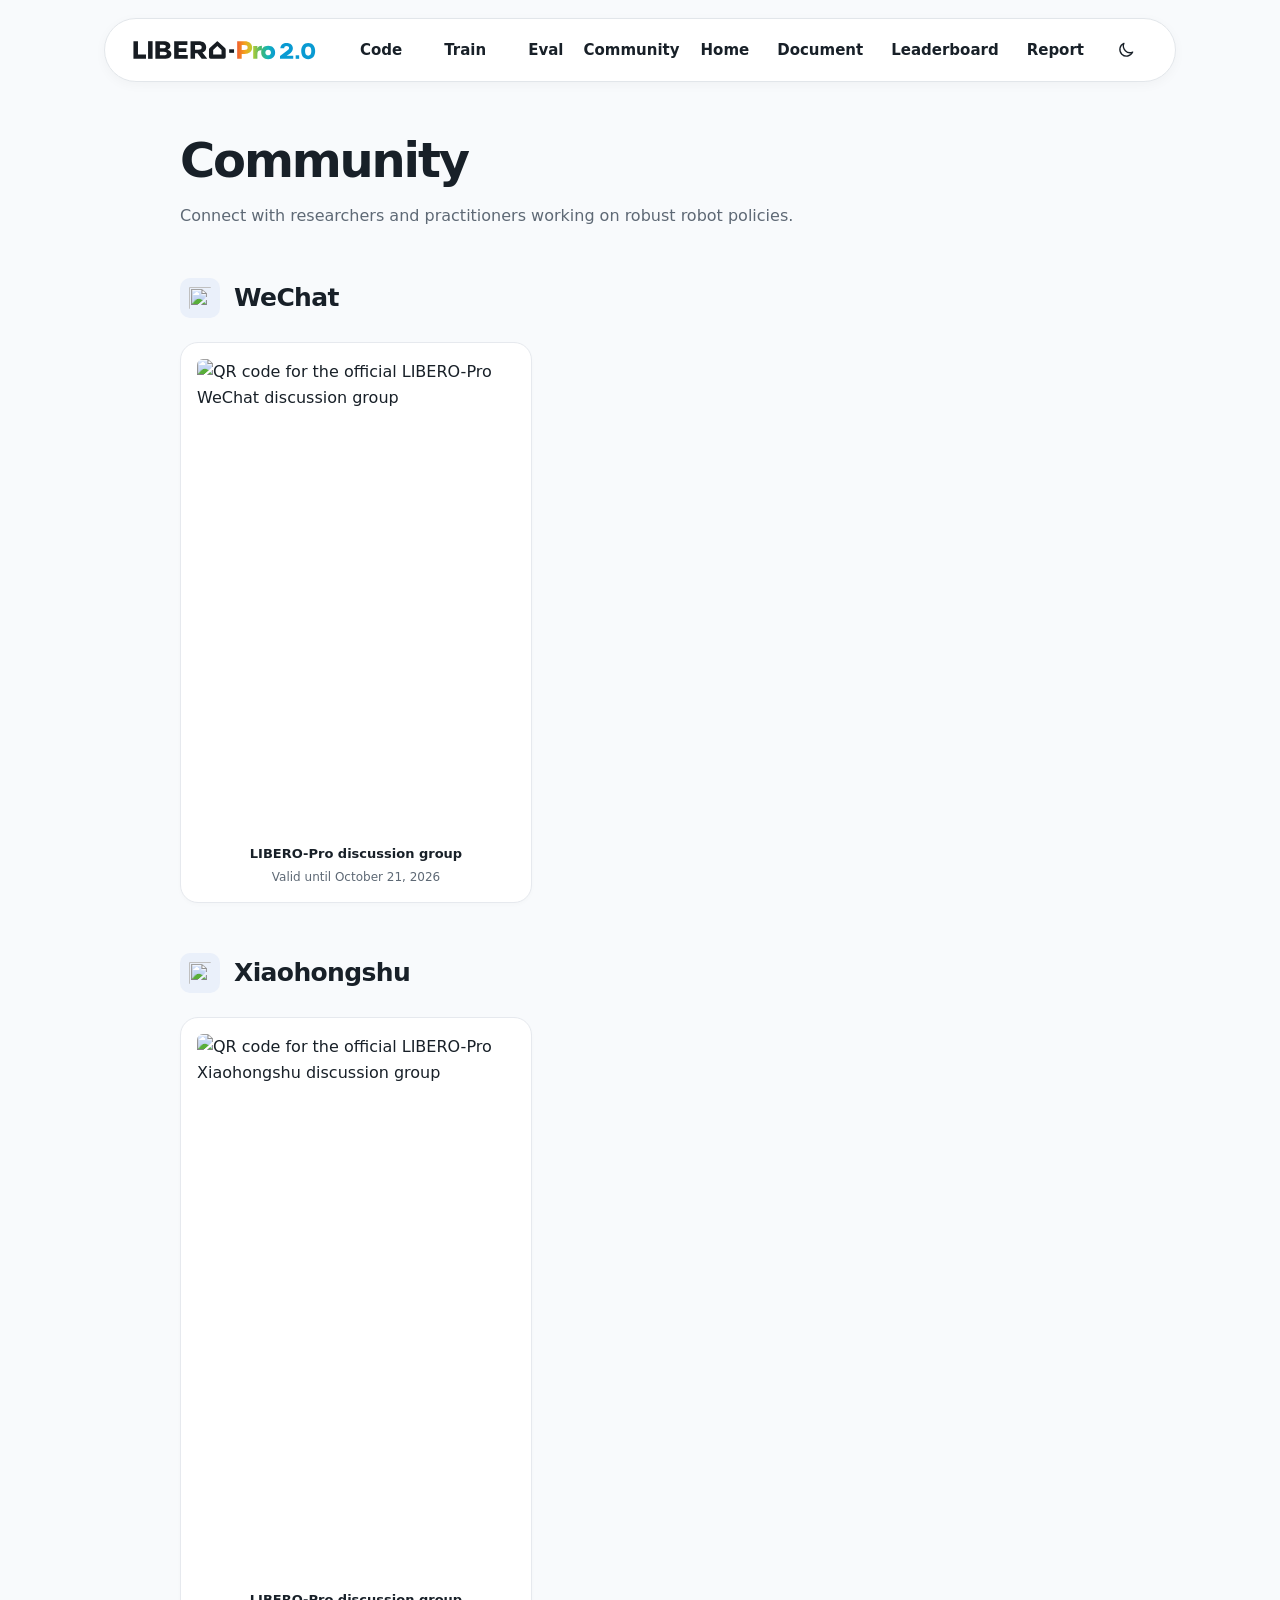
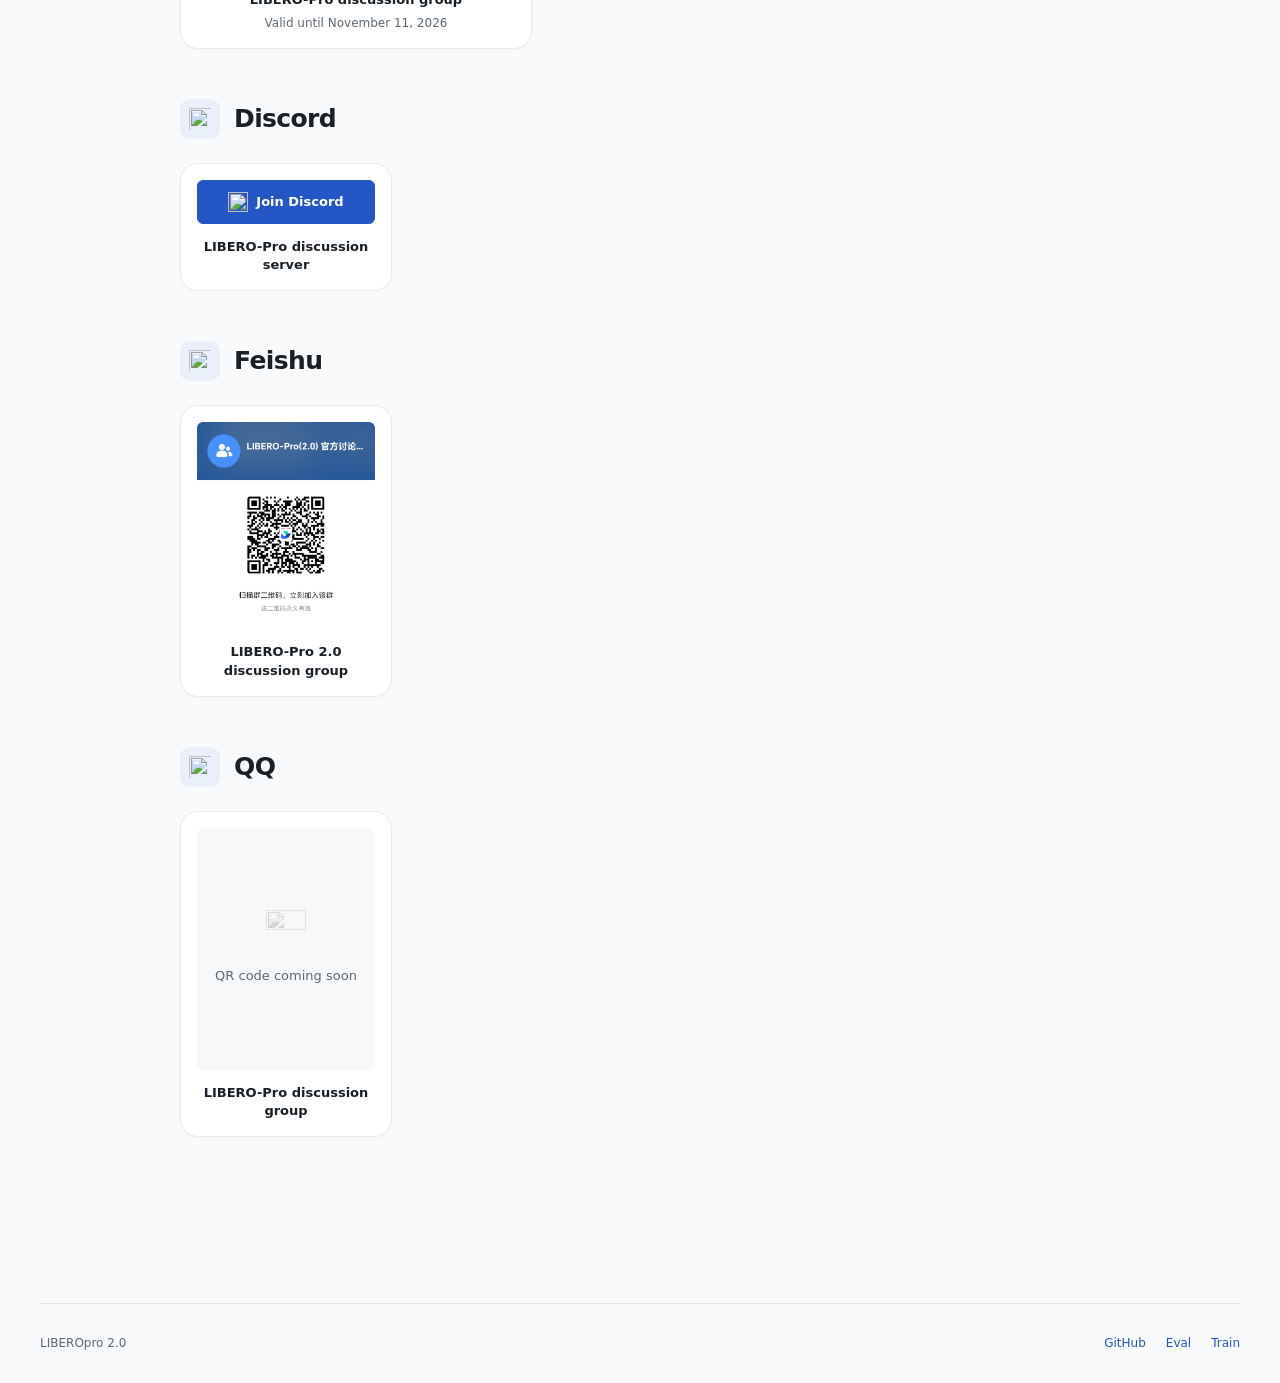
==== commit 1a030bca: "Add community Discord and Feishu invitations" ====
--- a/community.html
+++ b/community.html
@@ -3,7 +3,7 @@
 <head>
   <meta charset="utf-8">
   <meta name="viewport" content="width=device-width, initial-scale=1">
-  <meta name="description" content="Join the official LIBERO-Pro discussion groups on WeChat and Xiaohongshu.">
+  <meta name="description" content="Join the official LIBERO-Pro discussion groups on WeChat, Xiaohongshu, Discord and Feishu.">
   <meta name="theme-color" content="#2457c5">
   <link rel="icon" href="assets/favicon.ico" sizes="16x16 32x32 48x48">
   <link rel="icon" href="assets/favicon.svg" type="image/svg+xml" sizes="any">
@@ -51,12 +51,14 @@
     </section>
     <section class="community-section" id="discord" aria-labelledby="discord-heading">
       <h2 id="discord-heading"><img src="assets/icons/discord.svg" width="24" height="24" alt="">Discord</h2>
-      <p class="community-invitation-pending">Invitation coming soon.</p>
+      <ul class="community-cards">
+        <li><figure class="community-card community-card--external"><a class="button" href="https://discord.gg/havRDWzs6" target="_blank" rel="noopener" aria-label="Join the LIBERO-Pro Discord server"><img src="assets/icons/discord.svg" width="20" height="20" alt="">Join Discord</a><figcaption>LIBERO-Pro discussion server</figcaption></figure></li>
+      </ul>
     </section>
     <section class="community-section" id="feishu" aria-labelledby="feishu-heading">
       <h2 id="feishu-heading"><img src="assets/icons/lark.png" width="24" height="24" alt="">Feishu</h2>
       <ul class="community-cards">
-        <li><figure class="community-card"><div class="community-qr-pending"><img src="assets/icons/lark.png" width="40" height="40" alt=""><p>QR code coming soon</p></div><figcaption>LIBERO-Pro discussion group</figcaption></figure></li>
+        <li><figure class="community-card"><a class="community-invitation" href="assets/community/feishu-20261022.jpg" target="_blank" rel="noopener" aria-label="Open the full-size Feishu group invitation in a new tab"><img src="assets/community/feishu-20261022.jpg" width="1201" height="1397" alt="QR code for the official LIBERO-Pro 2.0 Feishu discussion group" loading="lazy" decoding="async"></a><figcaption>LIBERO-Pro 2.0 discussion group</figcaption></figure></li>
       </ul>
     </section>
     <section class="community-section" id="qq" aria-labelledby="qq-heading">
--- a/assets/site.css
+++ b/assets/site.css
@@ -580,6 +580,9 @@
 .community-qr-pending img{opacity:.35;filter:grayscale(1)}
 .community-qr-pending p{font-size:13px;text-align:center;padding:0 8px}
 .community-card figcaption{font-size:13px;font-weight:600;text-align:center;line-height:1.4;margin-top:14px}
+.community-card--external{display:flex;flex-direction:column;align-items:stretch;justify-content:center;min-height:116px}
+.community-card--external .button{width:100%;font-size:13px}
+.community-card--external .button img{flex:none}
 .community-invitation-pending{font-size:14px}
 @media(max-width:1000px) and (min-width:761px){
   .site-header{gap:16px;padding:0 20px}
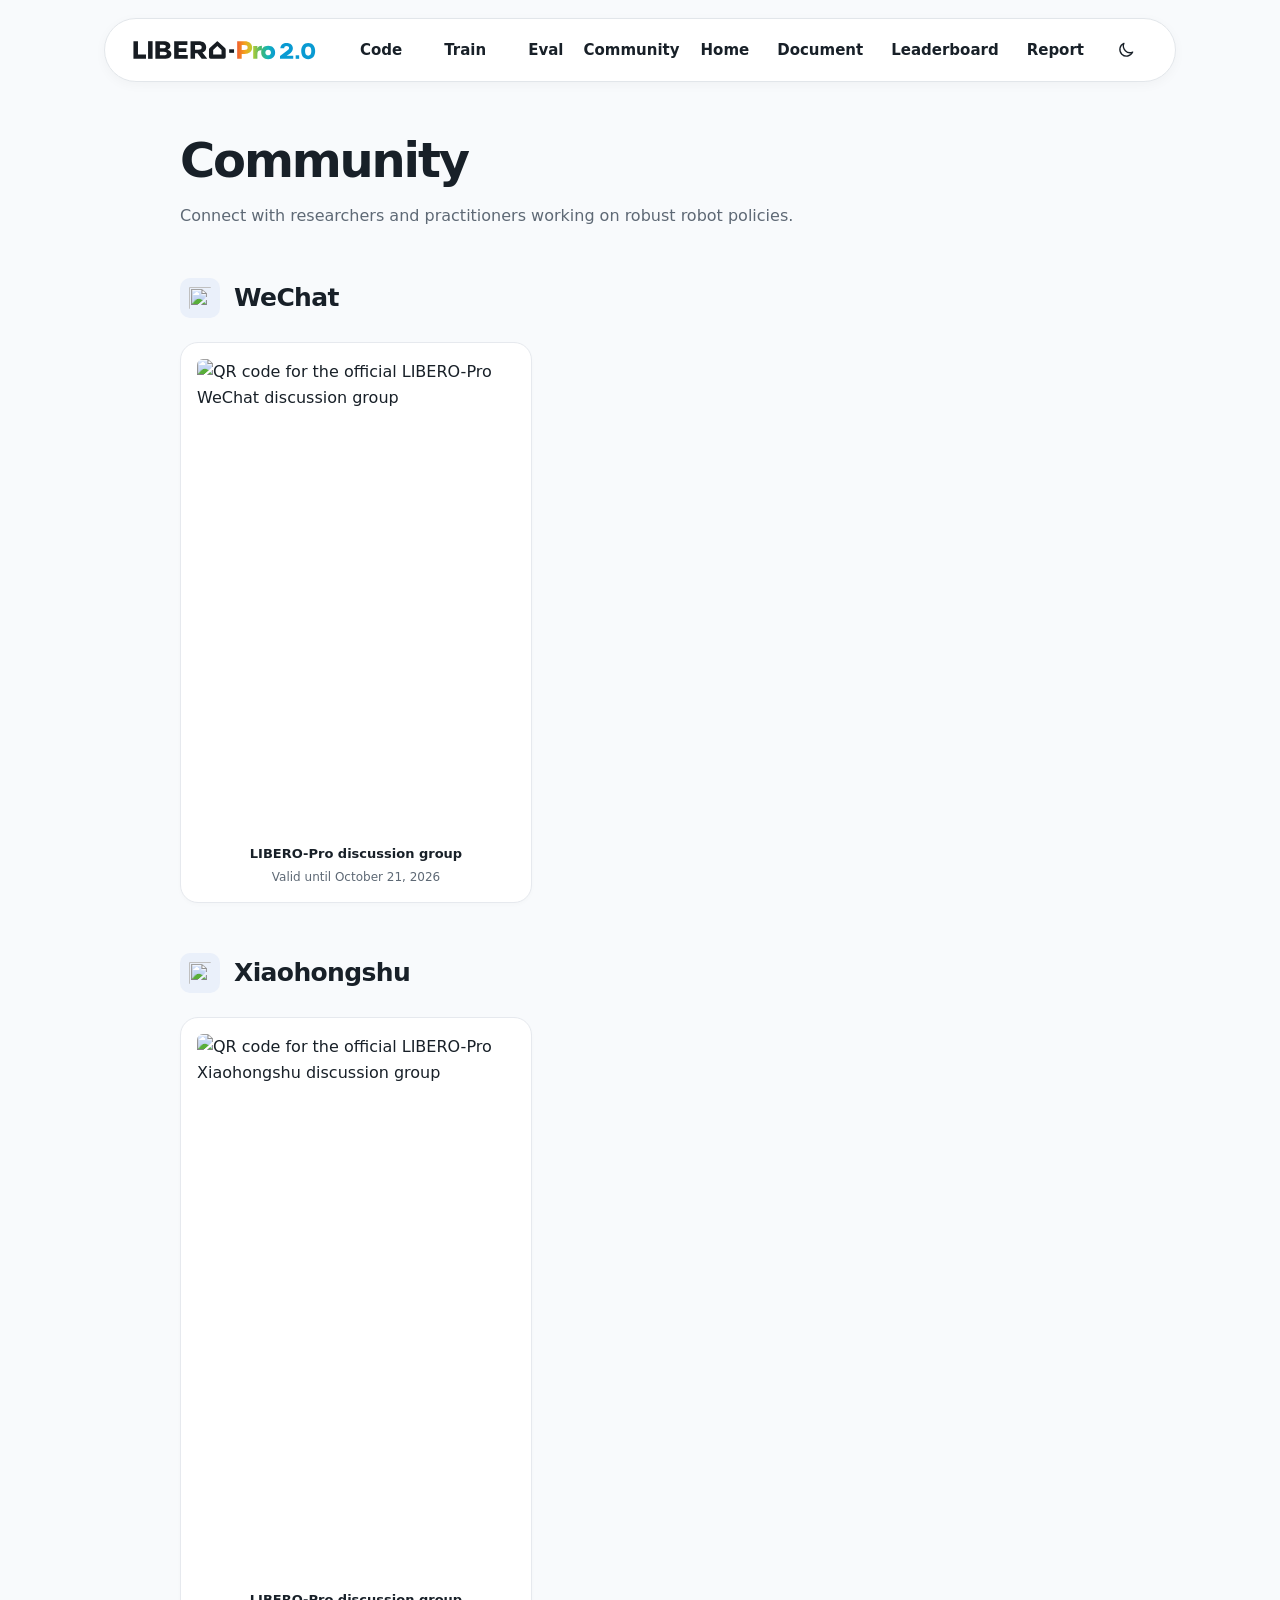
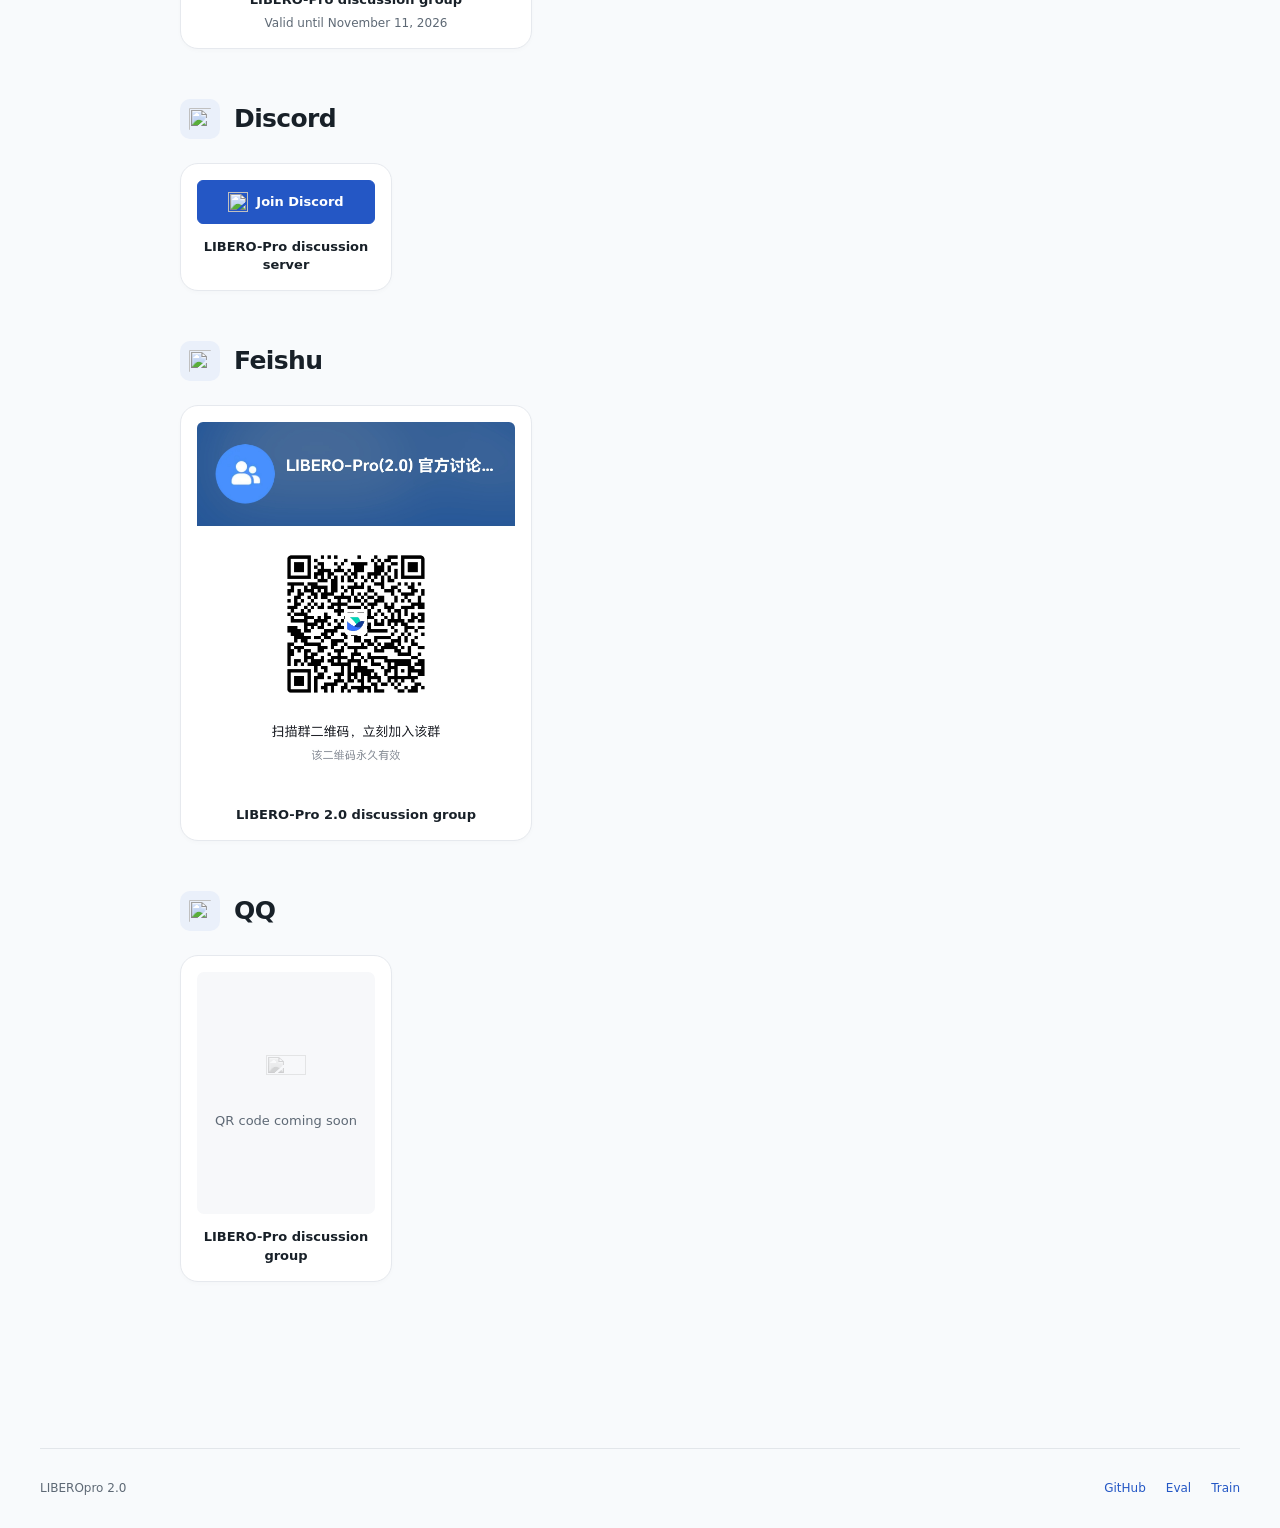
==== commit a146a1a9: "Match Feishu invitation width to community posters" ====
--- a/community.html
+++ b/community.html
@@ -57,7 +57,7 @@
     </section>
     <section class="community-section" id="feishu" aria-labelledby="feishu-heading">
       <h2 id="feishu-heading"><img src="assets/icons/lark.png" width="24" height="24" alt="">Feishu</h2>
-      <ul class="community-cards">
+      <ul class="community-cards community-cards--invitations">
         <li><figure class="community-card"><a class="community-invitation" href="assets/community/feishu-20261022.jpg" target="_blank" rel="noopener" aria-label="Open the full-size Feishu group invitation in a new tab"><img src="assets/community/feishu-20261022.jpg" width="1201" height="1397" alt="QR code for the official LIBERO-Pro 2.0 Feishu discussion group" loading="lazy" decoding="async"></a><figcaption>LIBERO-Pro 2.0 discussion group</figcaption></figure></li>
       </ul>
     </section>
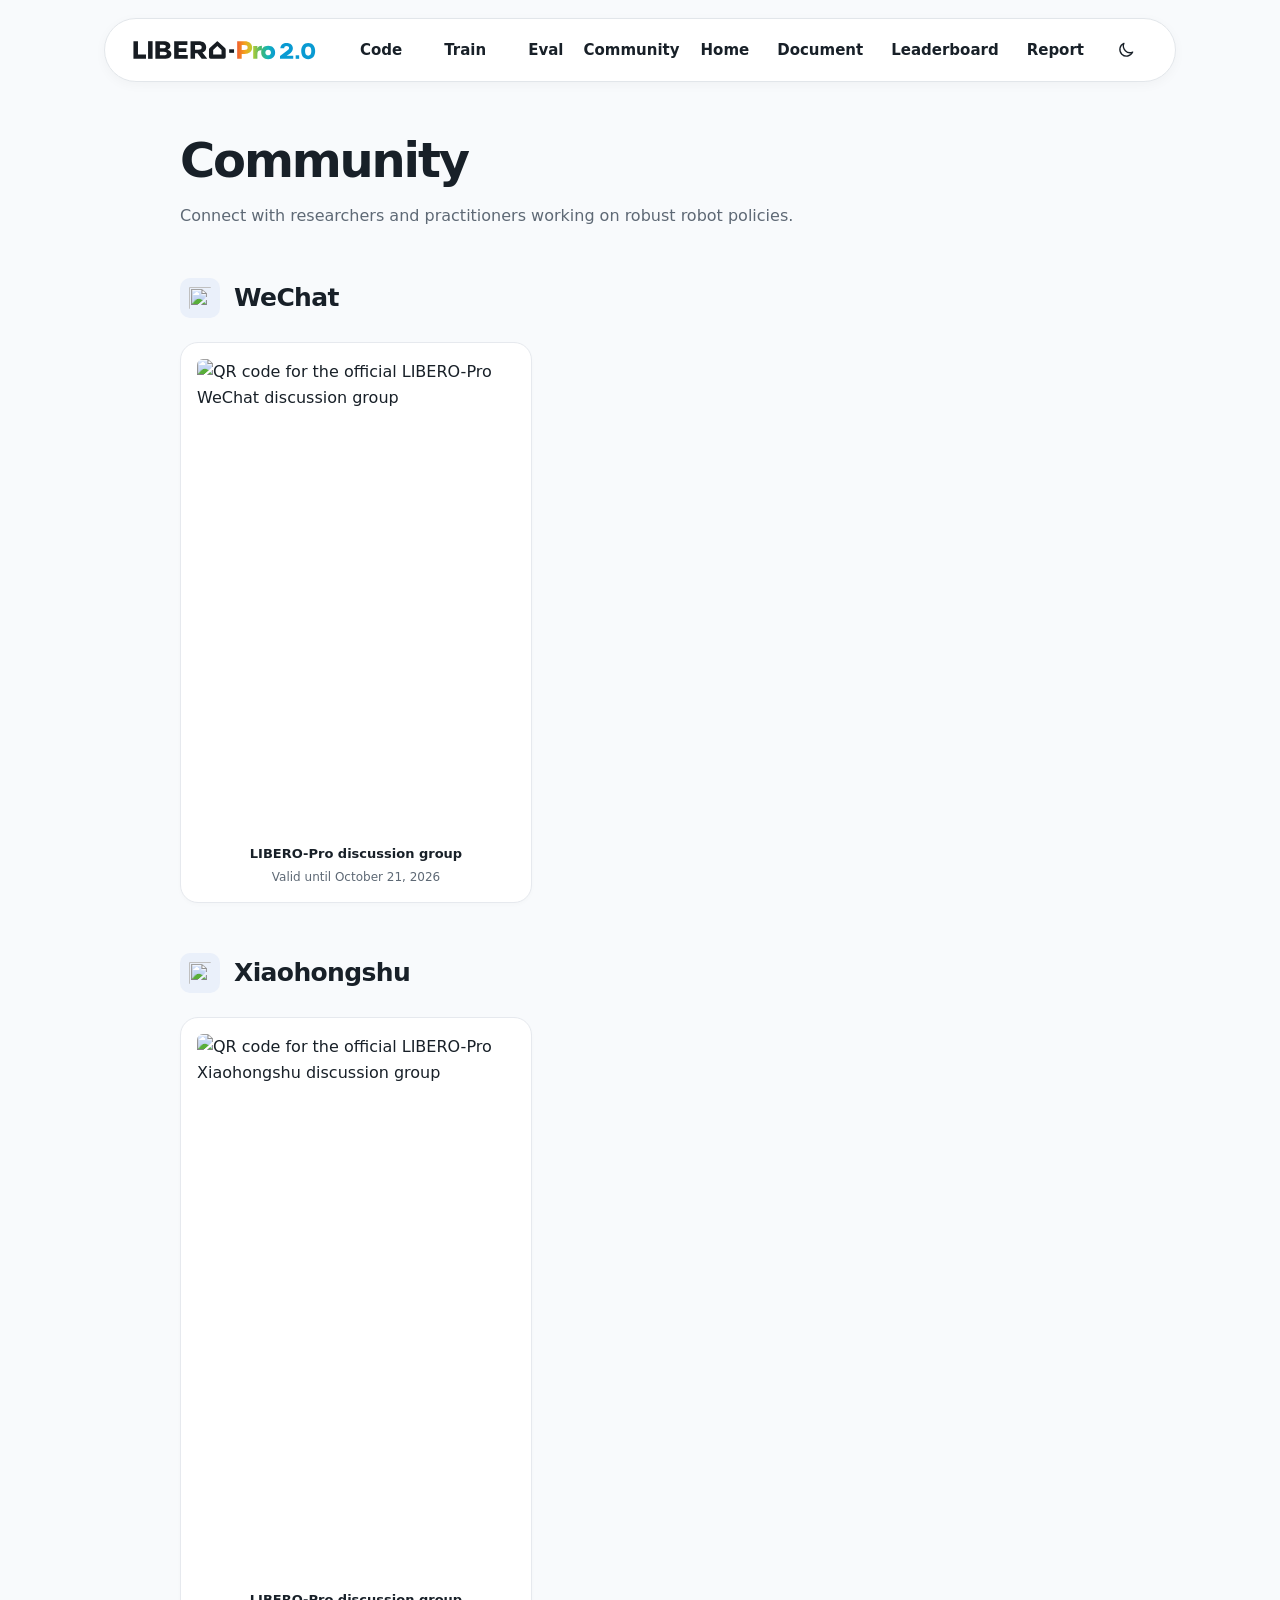
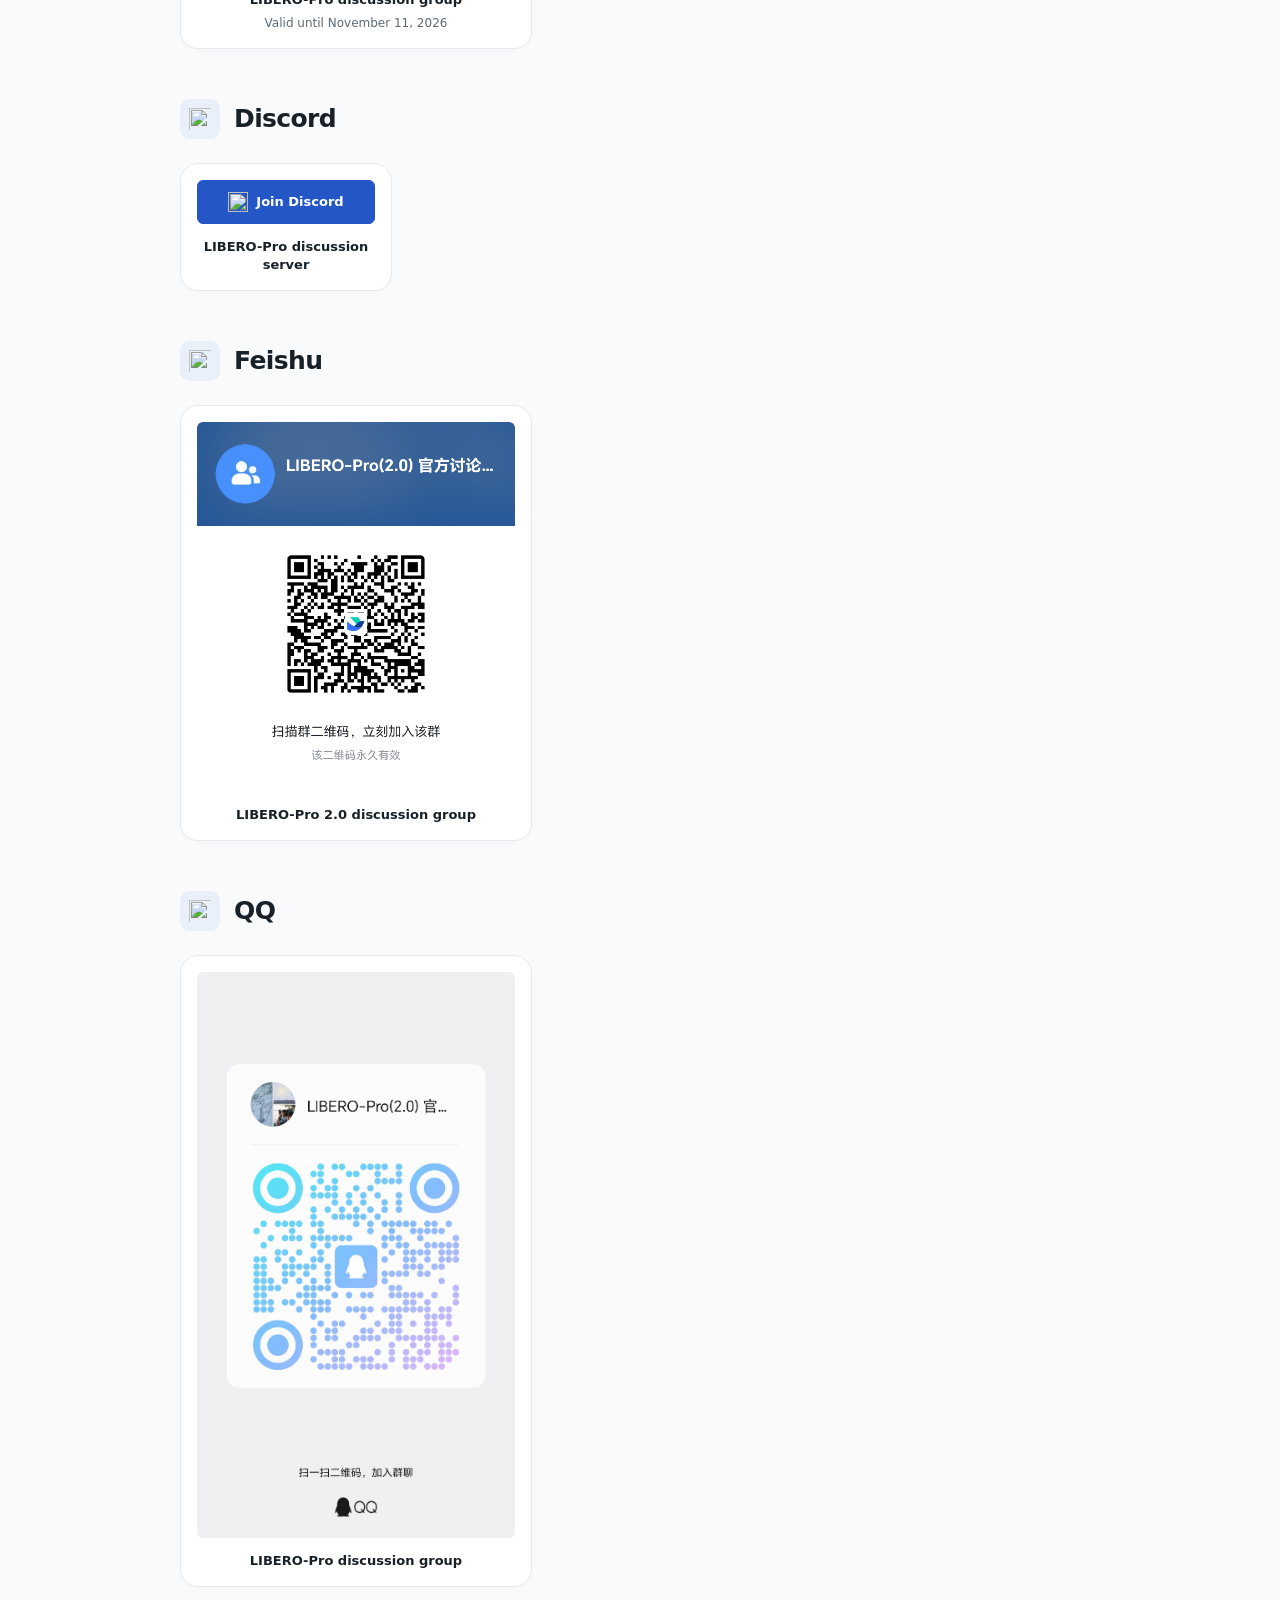
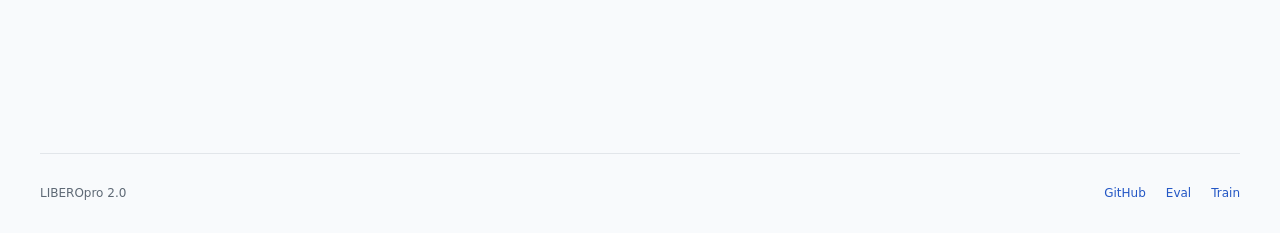
==== commit a84f8f5e: "Add QQ group invitation to community" ====
--- a/community.html
+++ b/community.html
@@ -63,8 +63,8 @@
     </section>
     <section class="community-section" id="qq" aria-labelledby="qq-heading">
       <h2 id="qq-heading"><img src="assets/icons/qq.svg" width="24" height="24" alt="">QQ</h2>
-      <ul class="community-cards">
-        <li><figure class="community-card"><div class="community-qr-pending"><img src="assets/icons/qq.svg" width="40" height="40" alt=""><p>QR code coming soon</p></div><figcaption>LIBERO-Pro discussion group</figcaption></figure></li>
+      <ul class="community-cards community-cards--invitations">
+        <li><figure class="community-card"><a class="community-invitation" href="assets/community/qq-20261022.jpg" target="_blank" rel="noopener" aria-label="Open the full-size QQ group invitation in a new tab"><img src="assets/community/qq-20261022.jpg" width="1522" height="2705" alt="QR code for the official LIBERO-Pro QQ discussion group" loading="lazy" decoding="async"></a><figcaption>LIBERO-Pro discussion group</figcaption></figure></li>
       </ul>
     </section>
   </main></div>
--- a/assets/site.css
+++ b/assets/site.css
@@ -342,7 +342,10 @@
 .institution-logos a:focus-visible{outline:2px solid var(--blue);outline-offset:4px}
 .institution-logos img{display:block;height:36px;width:auto;max-width:none;object-fit:contain;margin:0}
 .home-summary{max-width:900px;margin:0 auto;font-size:18px;line-height:1.85}
+.home-summary p{color:var(--ink);text-align:justify}
 .home-summary p+p{margin-top:22px}
+.home-summary strong,.home-summary a{font-weight:700}
+.home-summary a{color:var(--blue);text-decoration:underline;text-underline-offset:3px}
 .home-model-list{display:flex;flex-wrap:wrap;gap:8px;margin:0;padding:0;list-style:none}
 .home-model-list li{display:flex;min-width:0;max-width:100%}
 .home-model-chip{display:inline-flex;align-items:center;gap:8px;min-height:40px;max-width:100%;padding:5px 12px 5px 7px;border:1px solid #87b5ac;border-radius:999px;background:#edf7f3;color:#215e52;font-size:12px;font-weight:600;line-height:1.4;transition:background .15s,border-color .15s}
@@ -404,6 +407,16 @@
 .doc-content .page-head{padding-top:24px}
 .doc-content :is(h1,h2,h3){font-weight:600;line-height:1.25;letter-spacing:normal;color:#111827}
 .doc-content .page-head h1{font-size:26px}
+.doc-paper-header{padding:20px 0 28px;text-align:center}
+.doc-content .doc-paper-header h1{max-width:960px;margin:0 auto 22px;padding-bottom:18px;border-bottom:1px solid var(--line);font-size:clamp(25px,2.6vw,36px);font-weight:600;line-height:1.3;text-wrap:balance}
+.doc-content header.doc-paper-header p{margin:0;color:var(--ink);font-size:16px;line-height:1.65;text-align:center;text-align-last:auto;hyphens:manual;overflow-wrap:normal}
+.doc-paper-header sup{font-size:.72em}
+.doc-paper-affiliations{margin-top:18px}
+.doc-paper-affiliations span{display:inline-block;max-width:100%;margin:0 6px}
+.doc-content header.doc-paper-header .doc-paper-notes{display:flex;justify-content:center;flex-wrap:wrap;gap:4px 20px;margin-top:18px}
+.doc-paper-logos{display:flex;justify-content:center;align-items:center;flex-wrap:wrap;gap:12px 16px;margin-top:20px}
+.doc-paper-logos img{display:block;width:auto;height:34px;max-width:100%;object-fit:contain}
+@media(max-width:760px){.doc-paper-header{padding-top:28px}.doc-paper-logos img{height:28px;max-width:calc(50% - 8px)}.doc-paper-header .author-name{white-space:normal}}
 .doc-content .section-head{margin-bottom:20px}
 .doc-content .section-head h2{font-size:22px}
 .doc-content :is(.reading>h3,.base-task h3){font-size:16px;line-height:1.6}
@@ -556,7 +569,8 @@
 .publication-figure{display:block;min-width:0;border-radius:5px;overflow:hidden;background:white}
 .publication-figure img{display:block;width:100%;height:98px;object-fit:contain;transition:transform .18s ease}
 .publication-figure:hover img{transform:scale(1.035)}
-.publication-details{min-width:0}
+.publication-details{min-width:0;grid-column:-2/-1}
+.publication-row--text-only .publication-details{grid-column:1/-1}
 .publication-title{display:flex;align-items:baseline;gap:12px}
 .publication-title h2{font-size:18px;line-height:1.35;letter-spacing:-.02em;font-weight:600}
 .publication-version{flex:none;font-size:11px;font-weight:600;color:#2457c5;background:#e8effc;border-radius:4px;padding:2px 6px}
--- a/assets/theme.css
+++ b/assets/theme.css
@@ -73,6 +73,7 @@
 :root[data-theme=dark] :is(.showcase-static,.showcase-dynamic) .button.secondary:hover{background:var(--slide-accent);color:#121619}
 :root[data-theme=dark] .home-news{--news-bg:#1c2227;--news-ink:#edf1f4;--news-soft:#a6b2bf;--news-line:#3a4650;--news-accent:#89b5ff}
 :root[data-theme=dark] .institution-logos a{background:white;box-shadow:0 0 0 4px white}
+:root[data-theme=dark] .doc-paper-logos img{background:white;box-shadow:0 0 0 4px white;border-radius:2px}
 :root[data-theme=dark] .repository-status{background:var(--wash);color:var(--muted)}
 :root[data-theme=dark] .repository-status.latest{background:var(--support-bg);color:var(--support-ink)}
 :root[data-theme=dark] .taxonomy-mode.static path{fill:#654b29;stroke:var(--paper)}
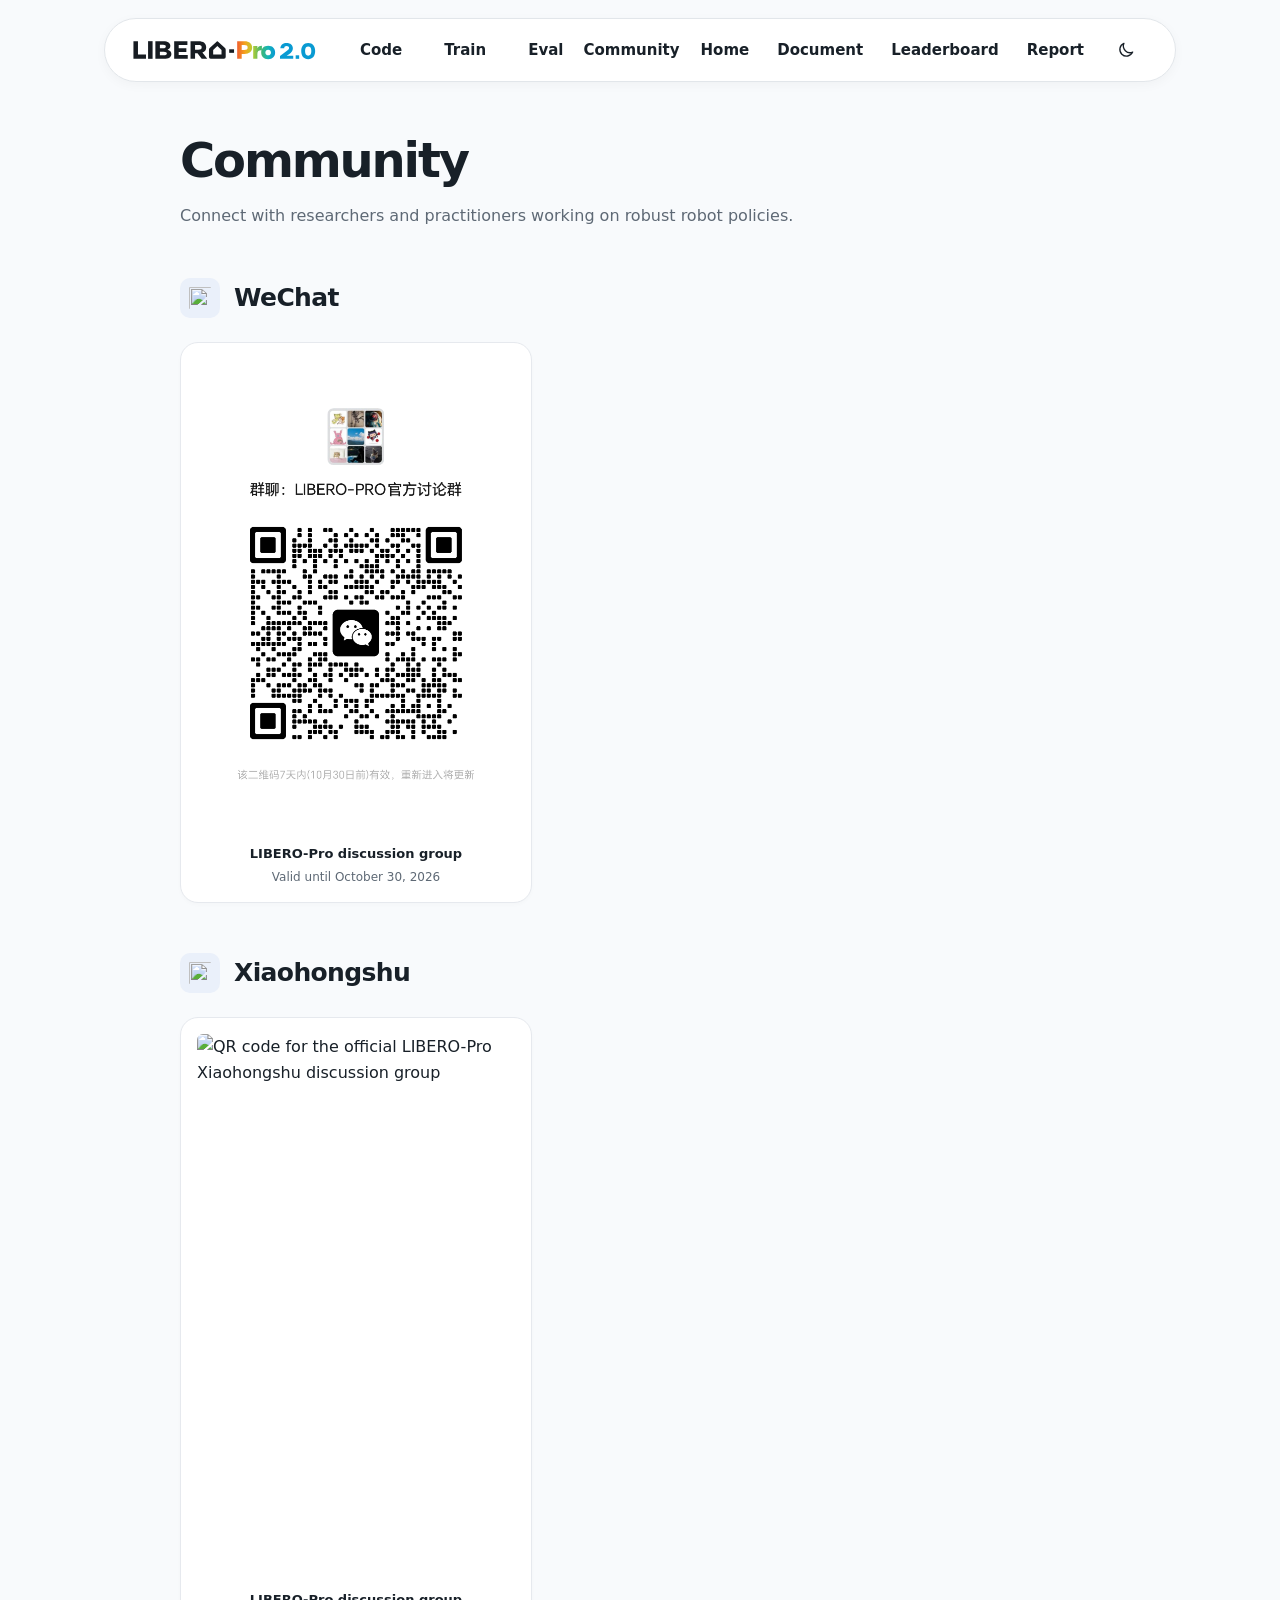
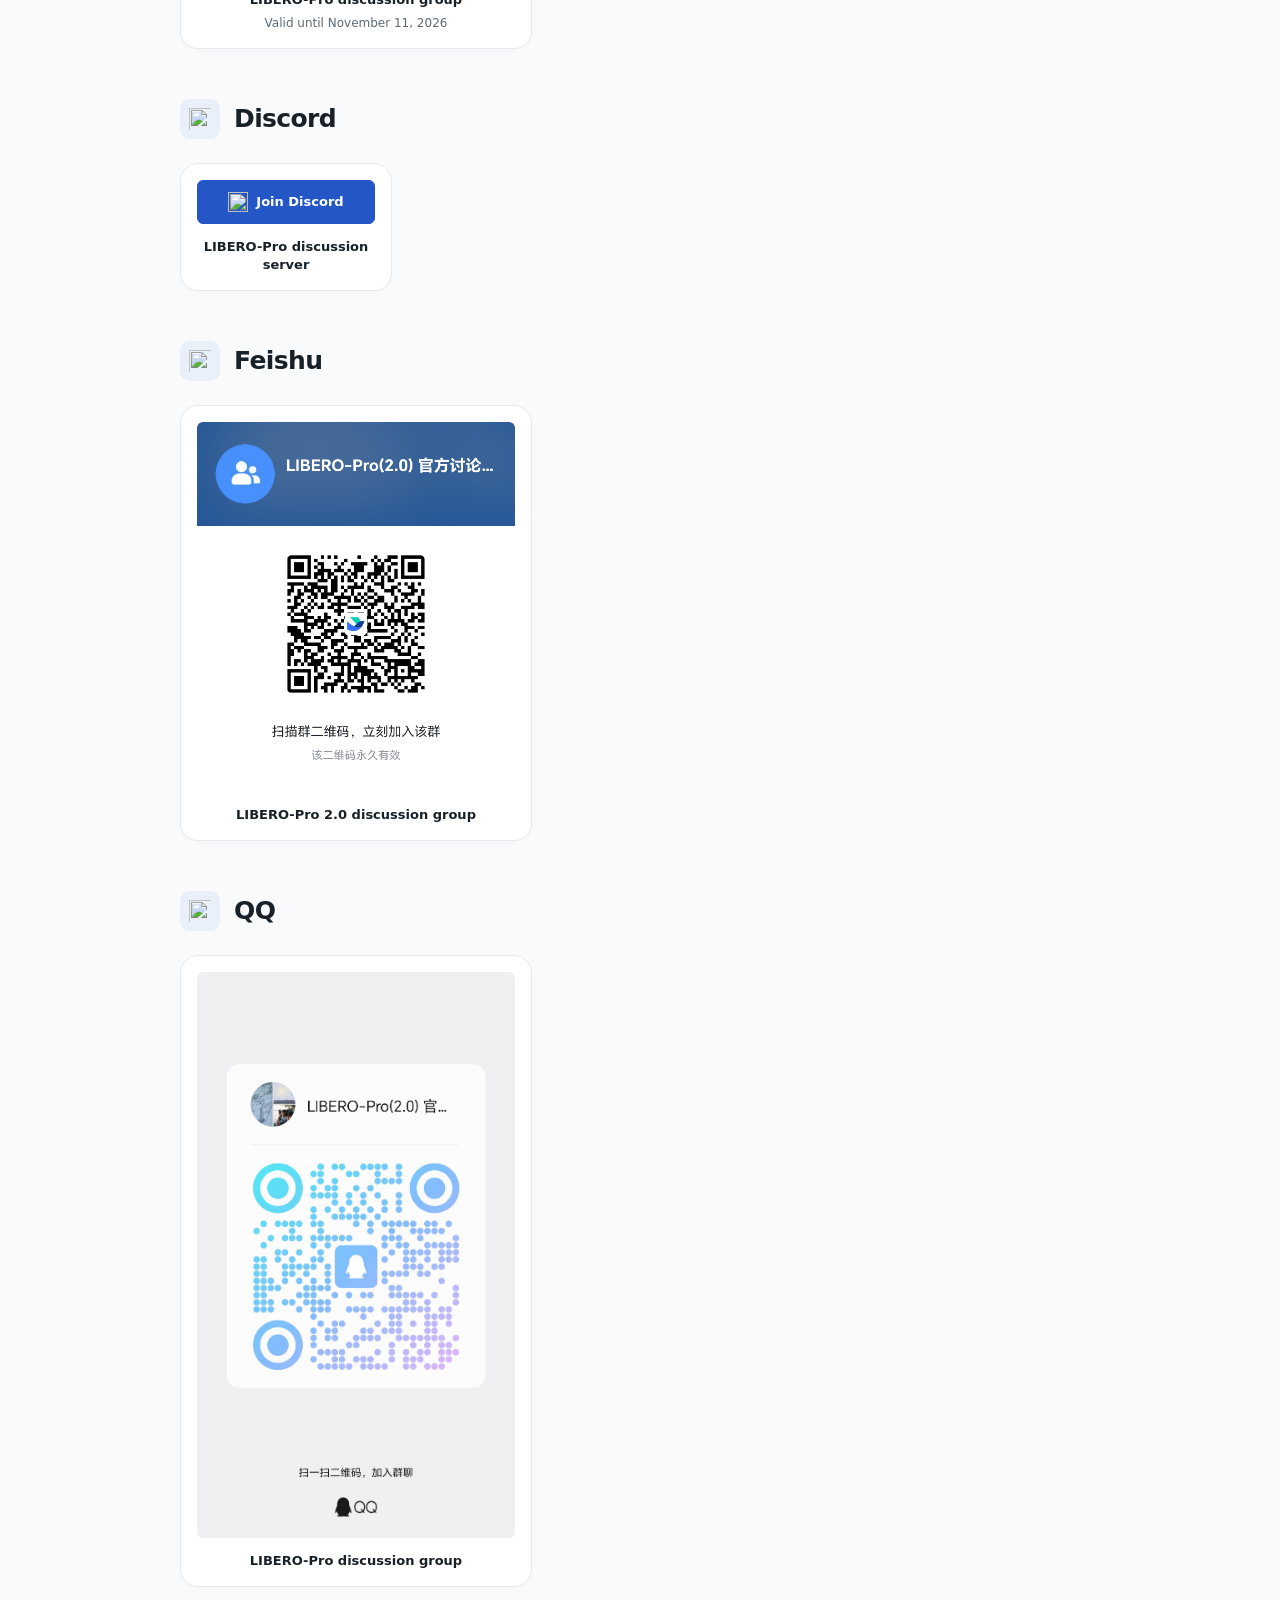
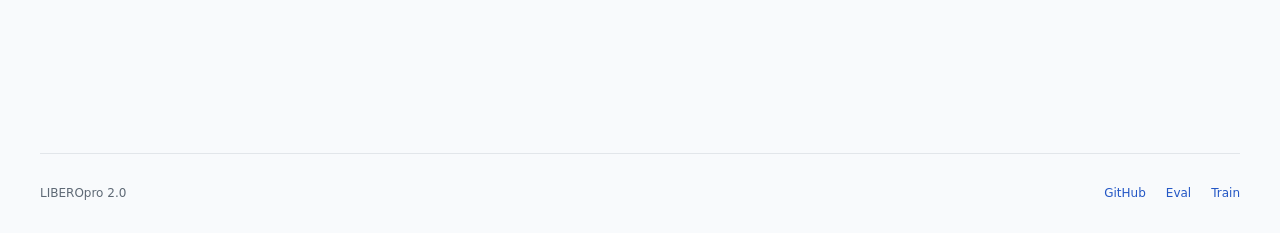
==== commit fca00bba: "Refresh WeChat community invitation through October 30" ====
--- a/community.html
+++ b/community.html
@@ -40,7 +40,7 @@
     <section class="community-section" id="wechat" aria-labelledby="wechat-heading">
       <h2 id="wechat-heading"><img src="assets/icons/wechat.svg" width="24" height="24" alt="">WeChat</h2>
       <ul class="community-cards community-cards--invitations">
-        <li><figure class="community-card"><a class="community-invitation" href="assets/community/wechat-20261014.png" target="_blank" rel="noopener" aria-label="Open the full-size WeChat group invitation in a new tab"><img src="assets/community/wechat-20261014.png" width="1264" height="1875" alt="QR code for the official LIBERO-Pro WeChat discussion group" decoding="async"></a><figcaption>LIBERO-Pro discussion group<small>Valid until October 21, 2026</small></figcaption></figure></li>
+        <li><figure class="community-card"><a class="community-invitation" href="assets/community/wechat-20261023.png" target="_blank" rel="noopener" aria-label="Open the full-size WeChat group invitation in a new tab"><img src="assets/community/wechat-20261023.png" width="1264" height="1875" alt="QR code for the official LIBERO-Pro WeChat discussion group" decoding="async"></a><figcaption>LIBERO-Pro discussion group<small>Valid until October 30, 2026</small></figcaption></figure></li>
       </ul>
     </section>
     <section class="community-section" id="xiaohongshu" aria-labelledby="xiaohongshu-heading">
--- a/assets/site.css
+++ b/assets/site.css
@@ -157,46 +157,46 @@
 }
 @media(max-width:360px){.home-leaderboard .chart-axis span:nth-child(2),.home-leaderboard .chart-axis span:nth-child(4){display:none}}
 
-/* Home: a controlled slideshow and browsable paper-example strips. */
+/* Home: one continuous task wall, with a quiet foreground for the paper title. */
 .sr-only{position:absolute;width:1px;height:1px;padding:0;margin:-1px;overflow:hidden;clip-path:inset(50%);white-space:nowrap;border:0}
-.home-showcase{margin:36px 0 20px}
-.showcase-stage{display:grid;overflow:hidden;border-radius:24px;background:#f5f7fa;border:1px solid var(--line)}
-.showcase-slide{grid-area:1/1;display:grid;grid-template-columns:.85fr 1.15fr;gap:24px;align-items:center;padding:40px;min-height:490px;opacity:0;visibility:hidden;transform:translateX(22px);transition:opacity .45s ease,transform .45s ease,visibility .45s;pointer-events:none}
-.showcase-slide.is-active{opacity:1;visibility:visible;transform:translateX(0);pointer-events:auto}
-.showcase-static{--slide-ink:#49351c;--slide-muted:#55412c;--slide-accent:#95621b;background:linear-gradient(120deg,#fff1d4 0%,#f4d7a3 52%,#dfa97c 100%)}
-.showcase-dynamic{--slide-ink:#193e38;--slide-muted:#254940;--slide-accent:#257567;background:linear-gradient(120deg,#e4f4dc 0%,#bcded0 52%,#80bcb5 100%)}
-.showcase-static .showcase-copy,.showcase-dynamic .showcase-copy{color:var(--slide-ink)}
-.showcase-static .showcase-copy .showcase-subtitle,.showcase-dynamic .showcase-copy .showcase-subtitle{color:var(--slide-ink)}
-.showcase-static .showcase-copy>p:not(.showcase-subtitle),.showcase-dynamic .showcase-copy>p:not(.showcase-subtitle){color:var(--slide-muted)}
-.showcase-static .button.secondary,.showcase-dynamic .button.secondary{color:var(--slide-ink);border-color:var(--slide-accent);background:#fffdf7}
-.showcase-static .button.secondary:hover,.showcase-dynamic .button.secondary:hover{color:white;background:var(--slide-accent)}
-.showcase-copy{max-width:470px}
-.showcase-copy h1{font-size:clamp(40px,4.7vw,64px);letter-spacing:-.055em;white-space:nowrap}
-.showcase-copy h2{font-size:clamp(34px,4.1vw,53px);line-height:1.08;margin-top:16px}
-.showcase-copy .showcase-subtitle{font-size:23px;line-height:1.35;color:var(--ink);letter-spacing:-.025em;margin:18px 0}
-.showcase-copy>p:not(.showcase-subtitle){font-size:15px;line-height:1.7}
-.showcase-copy .button{margin-top:24px}
-.showcase-slide:first-child{position:relative;display:block;padding:0;min-height:500px;overflow:hidden;background:#1d3445}
-.showcase-slide:first-child .showcase-collage{position:absolute;inset:0;margin:0}
-.showcase-slide:first-child .showcase-copy{position:relative;z-index:5;display:flex;flex-direction:column;justify-content:center;min-height:500px;max-width:none;padding:64px 46px;color:white;text-shadow:0 2px 9px rgba(4,19,30,.28)}
-.showcase-slide:first-child .showcase-subtitle{white-space:nowrap}
-.showcase-slide:first-child .showcase-copy .showcase-subtitle,.showcase-slide:first-child .showcase-copy>p:not(.showcase-subtitle){color:white}
-.showcase-slide:first-child .showcase-copy .button{align-self:flex-start;background:white;border-color:white;color:#19364a;text-shadow:none}
-.showcase-slide:first-child .showcase-copy .button:hover{background:#eaf1f5;color:#19364a}
-.showcase-collage{position:relative;min-height:380px;margin:0}
-.collage-canvas{position:absolute;inset:0;overflow:hidden;background:#dfe8ec}
-.collage-card{position:absolute;overflow:hidden;background:#f6f8f9;border:5px solid rgba(255,255,255,.92);box-shadow:0 12px 28px rgba(12,33,49,.22);transform:rotate(var(--rotation,0deg));}
-.collage-card img{display:block;width:100%;height:100%;object-fit:cover}
-.collage-card:nth-child(1){inset:4% 48% 56% 2%;--rotation:-4deg}
-.collage-card:nth-child(2){inset:2% 2% 60% 51%;--rotation:3deg}
-.collage-card:nth-child(3){inset:43% 52% 5% 4%;--rotation:2deg}
-.collage-card:nth-child(4){inset:39% 3% 10% 53%;--rotation:-3deg}
-.collage-card:nth-child(5){inset:21% 27% 34% 28%;z-index:2;--rotation:-1deg}
-.collage-card:nth-child(6){inset:62% 29% 1% 30%;z-index:3;--rotation:2deg}
-.collage-tint{position:absolute;inset:0;z-index:4;background:linear-gradient(90deg,rgba(13,32,48,.94) 0%,rgba(18,57,76,.7) 27%,rgba(32,112,131,.17) 59%,rgba(227,132,75,.16) 100%),linear-gradient(180deg,rgba(9,36,53,.06),rgba(9,36,53,.37));pointer-events:none}
-.collage-canvas figcaption{position:absolute;right:31px;bottom:24px;z-index:4;display:flex;flex-direction:column;align-items:flex-end;color:white;text-shadow:0 2px 10px rgba(0,0,0,.35)}
-.collage-canvas figcaption span{font-size:18px;font-weight:700;letter-spacing:-.02em}
-.collage-canvas figcaption small{font-size:11px;margin-top:4px;letter-spacing:.08em;text-transform:uppercase;color:rgba(255,255,255,.8)}
+body[data-page=index] #app{width:100%}
+.home-showcase{position:relative;isolation:isolate;display:grid;align-items:center;min-height:clamp(680px,100svh,960px);margin:-82px 0 0;overflow:hidden;background:var(--paper)}
+.hero-wall{position:absolute;z-index:-2;inset:-240px -110px;display:grid;grid-template-columns:repeat(6,minmax(0,1fr));gap:16px;transform:rotate(-12deg);pointer-events:none}
+.hero-wall-column{min-width:0;align-self:start}
+.hero-wall-track{animation:hero-wall-drift calc(115s + var(--column)*9s) linear infinite;animation-delay:calc(var(--column)*-19s);animation-play-state:paused;will-change:transform}
+.hero-wall-column:nth-child(even) .hero-wall-track{animation-direction:reverse}
+.home-showcase[data-moving=true] .hero-wall-track{animation-play-state:running}
+.hero-wall-group{display:grid;gap:16px;padding-bottom:16px}
+.hero-wall-tile{aspect-ratio:1;overflow:hidden;border:4px solid color-mix(in srgb,var(--paper) 88%,transparent);border-radius:12px;background:var(--wash)}
+.hero-wall-tile video{display:block;width:100%;height:100%;object-fit:cover}
+.hero-shade{position:absolute;inset:0;z-index:-1;pointer-events:none}
+.hero-shade:before,.hero-shade:after{content:'';position:absolute;inset:0;transition:opacity .32s ease;background:linear-gradient(0deg,rgba(var(--hero-rgb),1),rgba(var(--hero-rgb),0) 20%),linear-gradient(90deg,rgba(var(--hero-rgb),.96) 0%,rgba(var(--hero-rgb),.88) 27%,rgba(var(--hero-rgb),.68) 50%,rgba(var(--hero-rgb),.12) 82%),linear-gradient(180deg,rgba(var(--hero-rgb),.4),rgba(var(--hero-rgb),.08) 30%)}
+.hero-shade:before{--hero-rgb:255,255,255}
+.hero-shade:after{--hero-rgb:18,22,25;opacity:0}
+.hero-content{width:min(1072px,calc(100% - 64px));margin:auto;padding:185px 0 120px}
+.hero-content h1{font-size:clamp(62px,7.5vw,108px);font-weight:800;line-height:1.06;letter-spacing:-.055em;white-space:nowrap;margin:0}
+.hero-content .hero-subtitle{max-width:660px;margin:22px 0 0;color:var(--ink);font-size:clamp(18px,1.65vw,23px);line-height:1.5;text-wrap:balance}
+.hero-statistics{display:flex;gap:clamp(28px,4.3vw,64px);margin:64px 0 0}
+.hero-statistics>div{display:flex;flex-direction:column;gap:10px}
+.hero-statistics dt{order:1;font-size:13px;line-height:1.5;font-weight:600;color:var(--ink)}
+.hero-statistics dd{margin:0;font-size:clamp(34px,3.3vw,48px);font-weight:700;line-height:1.1;letter-spacing:-.04em;font-variant-numeric:tabular-nums;color:var(--ink)}
+@keyframes hero-wall-drift{from{transform:translateY(0)}to{transform:translateY(-33.333333%)}}
+@media(max-width:760px){
+  .home-showcase{margin-top:-104px;min-height:max(740px,100svh)}
+  .hero-content{width:calc(100% - 40px);padding:190px 0 130px}
+  .hero-content h1{font-size:clamp(38px,10vw,70px)}
+  .hero-content .hero-subtitle{max-width:470px;margin-top:18px;font-size:18px}
+  .hero-statistics{gap:18px;margin-top:42px;justify-content:space-between;max-width:470px}
+  .hero-statistics>div{flex:1;min-width:0;gap:8px}
+  .hero-statistics dd{font-size:clamp(28px,7.5vw,40px)}
+  .hero-statistics dt{font-size:12px;max-width:125px}
+  .hero-wall{width:1000px;left:50%;right:auto;margin-left:-500px;grid-template-columns:repeat(4,minmax(0,1fr));gap:12px;transform:rotate(-12deg)}
+  .hero-wall-column:nth-child(n+5){display:none}
+  .hero-wall-group{gap:12px;padding-bottom:12px}
+  .hero-shade:before,.hero-shade:after{background:linear-gradient(0deg,rgba(var(--hero-rgb),1),rgba(var(--hero-rgb),0) 26%),linear-gradient(90deg,rgba(var(--hero-rgb),.87),rgba(var(--hero-rgb),.67) 72%,rgba(var(--hero-rgb),.42))}
+}
+@media(prefers-reduced-motion:reduce){.hero-wall-track{animation:none;will-change:auto}.hero-shade:before,.hero-shade:after{transition:none}}
+@media print{.home-showcase{margin:0;min-height:0}.hero-content{padding:32px 0}.hero-wall,.hero-shade{display:none}}
 .paper-overview figure{margin:0 auto;max-width:1080px}
 .paper-overview figure img{display:block;width:100%;height:auto;background:white;border:1px solid var(--line);border-radius:10px}
 .paper-overview .caption{max-width:780px;margin:16px auto 0;text-align:center}
@@ -261,17 +261,6 @@
 .home-domains-explore{display:block;width:fit-content;margin:28px auto 0;text-align:center;white-space:normal}
 @media(max-width:1000px){.home-domains{gap:20px;grid-template-columns:minmax(0,1fr) minmax(0,1.65fr) minmax(0,1fr)}.home-domain h3{font-size:19px}.home-domain p{font-size:15px}.home-domain>span{font-size:13px}}
 @media(max-width:760px){.home-domains{grid-template-columns:repeat(2,minmax(0,1fr));gap:18px;align-items:start}.home-taxonomy{grid-row:1;grid-column:1 / -1;max-width:440px;width:100%;margin:0 auto}.home-domain-left{text-align:left}.home-domain-column{grid-row:2;grid-template-rows:repeat(3,1fr);align-self:stretch}.home-domain{padding:15px 0}.home-domain h3{font-size:18px}.home-domain p{font-size:14px}.home-domain>span{font-size:12px}.home-section-intro{font-size:14px}.home-centered>.section-head{display:block}}
-.showcase-examples{display:grid;gap:12px;justify-self:end;width:100%;min-width:0}
-.hero-example{display:block}
-.hero-example img{display:block;width:100%;height:auto}
-.showcase-controls{display:flex;align-items:center;justify-content:center;gap:8px;padding:10px 0;flex-wrap:wrap}
-.round-control{border:1px solid var(--line);width:44px;height:44px;border-radius:50%;font-size:25px;color:var(--muted);line-height:1}
-.round-control:hover{background:var(--wash);color:var(--blue)}
-.slide-dots{display:flex;gap:0}
-.slide-dots button{width:36px;height:44px;display:grid;place-items:center}
-.slide-dots span{width:23px;height:6px;border-radius:4px;background:#a7afb8;transform:scaleX(.26);transition:transform .2s ease,background .2s ease}
-.slide-dots [aria-pressed=true] span{transform:scaleX(1);background:var(--ink)}
-.slide-count{font-size:12px;color:var(--muted);margin:0 10px;min-width:30px;font-variant-numeric:tabular-nums}
 .paper-intro{max-width:1080px;margin:52px auto 30px;text-align:center}
 .paper-intro h2{font-size:clamp(18px,2.3vw,27px);line-height:1.35;letter-spacing:-.03em;white-space:nowrap}
 .paper-meta{margin:38px 0 0;text-align:left;font-family:var(--font-sans);font-size:inherit}
@@ -280,11 +269,12 @@
 .paper-meta dd{margin:0;min-width:0;font-size:inherit;line-height:1.8;overflow-wrap:anywhere;font-weight:500}
 .paper-meta :is(.authors,a){font-family:inherit;font-weight:500}
 .paper-meta :is(.paper-report-link,.repository-link,a[href="leaderboard.html"],a[href^="mailto:"]){font-size:16px;line-height:1.6;-webkit-text-size-adjust:100%;text-size-adjust:100%}
-.paper-meta :is(.paper-report-link,.repository-link)>span{font-size:inherit;line-height:inherit}
+.paper-meta :is(.paper-report-link,.paper-leaderboard-link,.repository-link)>span{font-size:inherit;line-height:inherit}
 .paper-meta dd>a{display:inline-block;color:var(--blue);padding:4px 0;min-height:40px}
 .paper-meta dd>a:hover{text-decoration:underline;text-underline-offset:4px}
-.paper-meta dd>a.paper-report-link{display:inline-flex;align-items:center;gap:8px}
+.paper-meta dd>a:is(.paper-report-link,.paper-leaderboard-link){display:inline-flex;align-items:center;gap:8px}
 .paper-report-link img{flex:none;width:20px;height:20px}
+.paper-leaderboard-link svg{flex:none;width:20px;height:20px}
 .repository-links{display:flex;flex-wrap:wrap;gap:8px 20px}
 .repository-link{display:inline-flex;align-items:center;gap:8px;min-height:40px;max-width:100%;color:var(--blue);padding:4px 0}
 .repository-link img{flex:none;width:20px;height:20px}
@@ -479,39 +469,9 @@
 .doc-pagination small{display:block;color:var(--muted);font-size:11px;margin-bottom:5px}
 
 @media(max-width:1000px){
-  .showcase-slide{padding:28px;gap:20px;min-height:470px}
-  .showcase-copy .showcase-subtitle{font-size:20px}
   .docs-layout{grid-template-columns:205px minmax(0,1fr);gap:28px}
 }
 @media(max-width:760px){
-  .home-showcase{margin-top:24px}
-  .showcase-stage{border-radius:15px}
-  .showcase-slide{grid-template-columns:1fr;padding:26px 20px;gap:25px;align-content:start;min-height:0}
-  .showcase-slide:first-child{min-height:570px}
-  .showcase-slide:first-child .showcase-copy{min-height:570px;padding:38px 21px 45px;justify-content:flex-start;max-width:none;background:linear-gradient(90deg,rgba(10,31,46,.62),rgba(10,31,46,.16) 82%,transparent)}
-  .showcase-slide:first-child .showcase-copy h1{margin-top:13px}
-  .showcase-copy h1{font-size:clamp(32px,9.8vw,43px)}
-  .showcase-copy h2{font-size:38px;margin-top:10px}
-  .showcase-copy .showcase-subtitle{font-size:20px;margin:12px 0}
-  .showcase-slide:first-child .showcase-subtitle{white-space:normal;text-wrap:balance}
-  .showcase-copy>p:not(.showcase-subtitle){font-size:14px}
-  .showcase-copy .button{margin-top:18px}
-  .showcase-examples{max-width:none;gap:9px}
-  .showcase-collage{min-height:570px}
-  .collage-card{border-width:3px}
-  .collage-card:nth-child(1){inset:5% 43% 62% 1%}
-  .collage-card:nth-child(2){inset:3% 1% 66% 47%}
-  .collage-card:nth-child(3){inset:39% 47% 15% 2%}
-  .collage-card:nth-child(4){inset:35% 1% 18% 49%}
-  .collage-card:nth-child(5){inset:22% 24% 40% 25%}
-  .collage-card:nth-child(6){inset:61% 24% 2% 26%}
-  .collage-canvas figcaption{right:14px;bottom:14px}
-  .collage-canvas figcaption span{font-size:14px}
-  .collage-canvas figcaption small{font-size:9px}
-  .collage-tint{background:linear-gradient(90deg,rgba(9,30,46,.96) 0%,rgba(14,52,70,.76) 48%,rgba(24,98,113,.25) 100%),linear-gradient(180deg,rgba(9,36,53,.12),rgba(9,36,53,.46))}
-  .showcase-controls{gap:2px}
-  .slide-dots button{width:29px}
-  .slide-count{margin:0 7px}
   .paper-intro{margin-top:30px}
   .paper-intro h2{font-size:24px;white-space:normal;text-wrap:balance}
   .paper-meta{margin-top:26px}
@@ -541,9 +501,6 @@
   .design-facts dt{padding:12px 0 0}
   .design-facts dd{padding:5px 0 12px}
 }
-@media(prefers-reduced-motion:reduce){
-  .showcase-slide,.slide-dots span{transition:none;transform:none}
-}
 
 /* Paper-inspired wordmark; preserve the header's left edge and center line. */
 .brand{display:inline-flex;align-items:center;flex:none;min-height:44px}
@@ -570,11 +527,10 @@
 .publication-figure img{display:block;width:100%;height:98px;object-fit:contain;transition:transform .18s ease}
 .publication-figure:hover img{transform:scale(1.035)}
 .publication-details{min-width:0;grid-column:-2/-1}
-.publication-row--text-only .publication-details{grid-column:1/-1}
-.publication-title{display:flex;align-items:baseline;gap:12px}
-.publication-title h2{font-size:18px;line-height:1.35;letter-spacing:-.02em;font-weight:600}
-.publication-version{flex:none;font-size:11px;font-weight:600;color:#2457c5;background:#e8effc;border-radius:4px;padding:2px 6px}
-.publication-version.previous{background:#edf0f3;color:#596571}
+.publication-title{line-height:1.5}
+.publication-title h2{display:inline;font-size:18px;line-height:1.35;letter-spacing:-.02em;font-weight:600}
+.publication-venue{display:inline-block;margin-left:7px;padding:2px 7px;border-radius:4px;font-size:12px;line-height:1.5;font-weight:600;white-space:nowrap;vertical-align:middle;color:#2457c5;background:#e8effc}
+.publication-venue.preprint{background:#edf0f3;color:#596571}
 .publication-authors,.publication-pending{font-size:14px;line-height:1.5;margin-top:6px}
 .publication-links{display:flex;flex-wrap:wrap;align-items:center;gap:0;margin-top:7px}
 .publication-links a{font-size:14px;line-height:1.3;padding:2px 11px;border-right:1px solid #dce1e7;text-decoration:underline;text-decoration-color:#bac3ce;text-underline-offset:4px}
@@ -622,7 +578,6 @@
   .resource-heading>p:not(.resource-eyebrow){font-size:15px}
   .publication-row{grid-template-columns:100px minmax(0,1fr);gap:16px;align-items:start;padding:22px 0}
   .publication-figure img{height:78px}
-  .publication-title{flex-wrap:wrap;gap:6px}
   .publication-title h2{font-size:16px}
   .publication-authors,.publication-pending{font-size:13px}
   .publication-links{column-gap:12px;margin-top:3px}
--- a/assets/theme.css
+++ b/assets/theme.css
@@ -10,10 +10,15 @@
 @media(min-width:1001px) and (max-width:1120px){.site-header{gap:14px;padding-inline:22px}.site-links{gap:14px}.site-nav{gap:19px}}
 @media(max-width:370px){.site-header{column-gap:8px;padding-inline:12px}.brand-wordmark{width:154px}}
 
-/* Fade palette properties only; the page remains interactive during a switch. */
-.theme-changing :is(body,h1,h2,h3,h4,p,dt,dd,a,small,span,strong,code,pre,select,.site-header,.site-nav,.home-news-card,.model-chip,.leaderboard-table th,.leaderboard-table td,.doc-content,.button,.capability-selection-head button,.capability-preview,.community-card,.community-qr-pending,.publication-version,.goal-predicates,.citation-card,.citation-copy){transition:color .32s ease,background-color .32s ease,border-color .32s ease}
-.theme-changing :is(.capability-grid line,.capability-grid text,.capability-line,.capability-point,.capability-value,.capability-end-label text,.taxonomy-face,.taxonomy-mode path,.taxonomy-ring text){transition:fill .32s ease,stroke .32s ease}
-@media(prefers-reduced-motion:reduce){.theme-toggle svg,.theme-changing body,.theme-changing *{transition:none!important}}
+/* One compositor fade replaces thousands of per-element palette animations.
+   Capture the final palette without adding hit targets above the snapshots. */
+.theme-transition *,.theme-transition *:before,.theme-transition *:after{transition:none!important}
+.theme-transition::view-transition{pointer-events:none}
+.theme-transition::view-transition-group(root){animation-duration:.28s;animation-timing-function:cubic-bezier(.2,.7,.2,1)}
+.theme-transition::view-transition-old(root){animation:none;mix-blend-mode:normal}
+.theme-transition::view-transition-new(root){animation:theme-reveal .28s cubic-bezier(.2,.7,.2,1) both;mix-blend-mode:normal}
+@keyframes theme-reveal{from{opacity:0}to{opacity:1}}
+@media(prefers-reduced-motion:reduce){.theme-toggle svg{transition:none!important}}
 
 :root[data-theme=dark] :is(.site-header,.site-nav,.skip,.catalogue-nav .tabs){background:var(--paper)}
 :root[data-theme=dark] .site-header{box-shadow:0 3px 16px #0003}
@@ -21,7 +26,6 @@
 :root[data-theme=dark] .button.secondary{background:var(--wash);color:var(--ink);border-color:var(--theme-border)}
 :root[data-theme=dark] .button:not(.secondary){background:#346dc8;border-color:#5586d4;color:white}
 :root[data-theme=dark] .button:not(.secondary):hover{background:#417bd5}
-:root[data-theme=dark] .showcase-slide:first-child .showcase-copy .button{background:white;border-color:white;color:#19364a}
 :root[data-theme=dark] :is(.mode.static){color:var(--static)}
 :root[data-theme=dark] :is(.mode.dynamic){color:var(--dynamic)}
 :root[data-theme=dark] img[src$="/github.svg"]{filter:invert(1)}
@@ -65,12 +69,9 @@
 :root[data-theme=dark] .capability-selection-head button{background:var(--wash);border-color:var(--theme-border)}
 :root[data-theme=dark] .capability-selection-head button:active{background:var(--theme-hover)}
 
-/* Home: keep the three slide palettes and the paper's original artwork. */
-:root[data-theme=dark] .showcase-stage{background:var(--wash)}
-:root[data-theme=dark] .showcase-static{--slide-ink:#f3dfbc;--slide-muted:#d6c1a5;--slide-accent:#d8aa61;background:linear-gradient(120deg,#30291e,#493722 52%,#573b2c)}
-:root[data-theme=dark] .showcase-dynamic{--slide-ink:#d3f1e5;--slide-muted:#b3d1c6;--slide-accent:#73c9b5;background:linear-gradient(120deg,#1b302a,#23483f 52%,#28545a)}
-:root[data-theme=dark] :is(.showcase-static,.showcase-dynamic) .button.secondary{background:transparent;color:var(--slide-ink);border-color:var(--slide-accent)}
-:root[data-theme=dark] :is(.showcase-static,.showcase-dynamic) .button.secondary:hover{background:var(--slide-accent);color:#121619}
+/* Home: crossfade the foreground scrim without recoloring scientific imagery. */
+:root[data-theme=dark] .hero-shade:before{opacity:0}
+:root[data-theme=dark] .hero-shade:after{opacity:1}
 :root[data-theme=dark] .home-news{--news-bg:#1c2227;--news-ink:#edf1f4;--news-soft:#a6b2bf;--news-line:#3a4650;--news-accent:#89b5ff}
 :root[data-theme=dark] .institution-logos a{background:white;box-shadow:0 0 0 4px white}
 :root[data-theme=dark] .doc-paper-logos img{background:white;box-shadow:0 0 0 4px white;border-radius:2px}
@@ -94,8 +95,8 @@
 :root[data-theme=dark] :is(.reading code,.doc-content :not(pre)>code,.goal-predicates){background:var(--wash)}
 :root[data-theme=dark] .goal-predicates code{background:none}
 :root[data-theme=dark] body:is([data-page=report],[data-page=community]){background:var(--paper)}
-:root[data-theme=dark] .publication-version{background:#23364e;color:#a9c9ff}
-:root[data-theme=dark] .publication-version.previous{background:var(--wash);color:var(--muted)}
+:root[data-theme=dark] .publication-venue{background:#23364e;color:#a9c9ff}
+:root[data-theme=dark] .publication-venue.preprint{background:var(--wash);color:var(--muted)}
 :root[data-theme=dark] .publication-links a{border-color:var(--line);text-decoration-color:var(--theme-border)}
 :root[data-theme=dark] .community-card{background:var(--wash);border-color:var(--line)}
 :root[data-theme=dark] .community-qr-pending{background:var(--paper)}
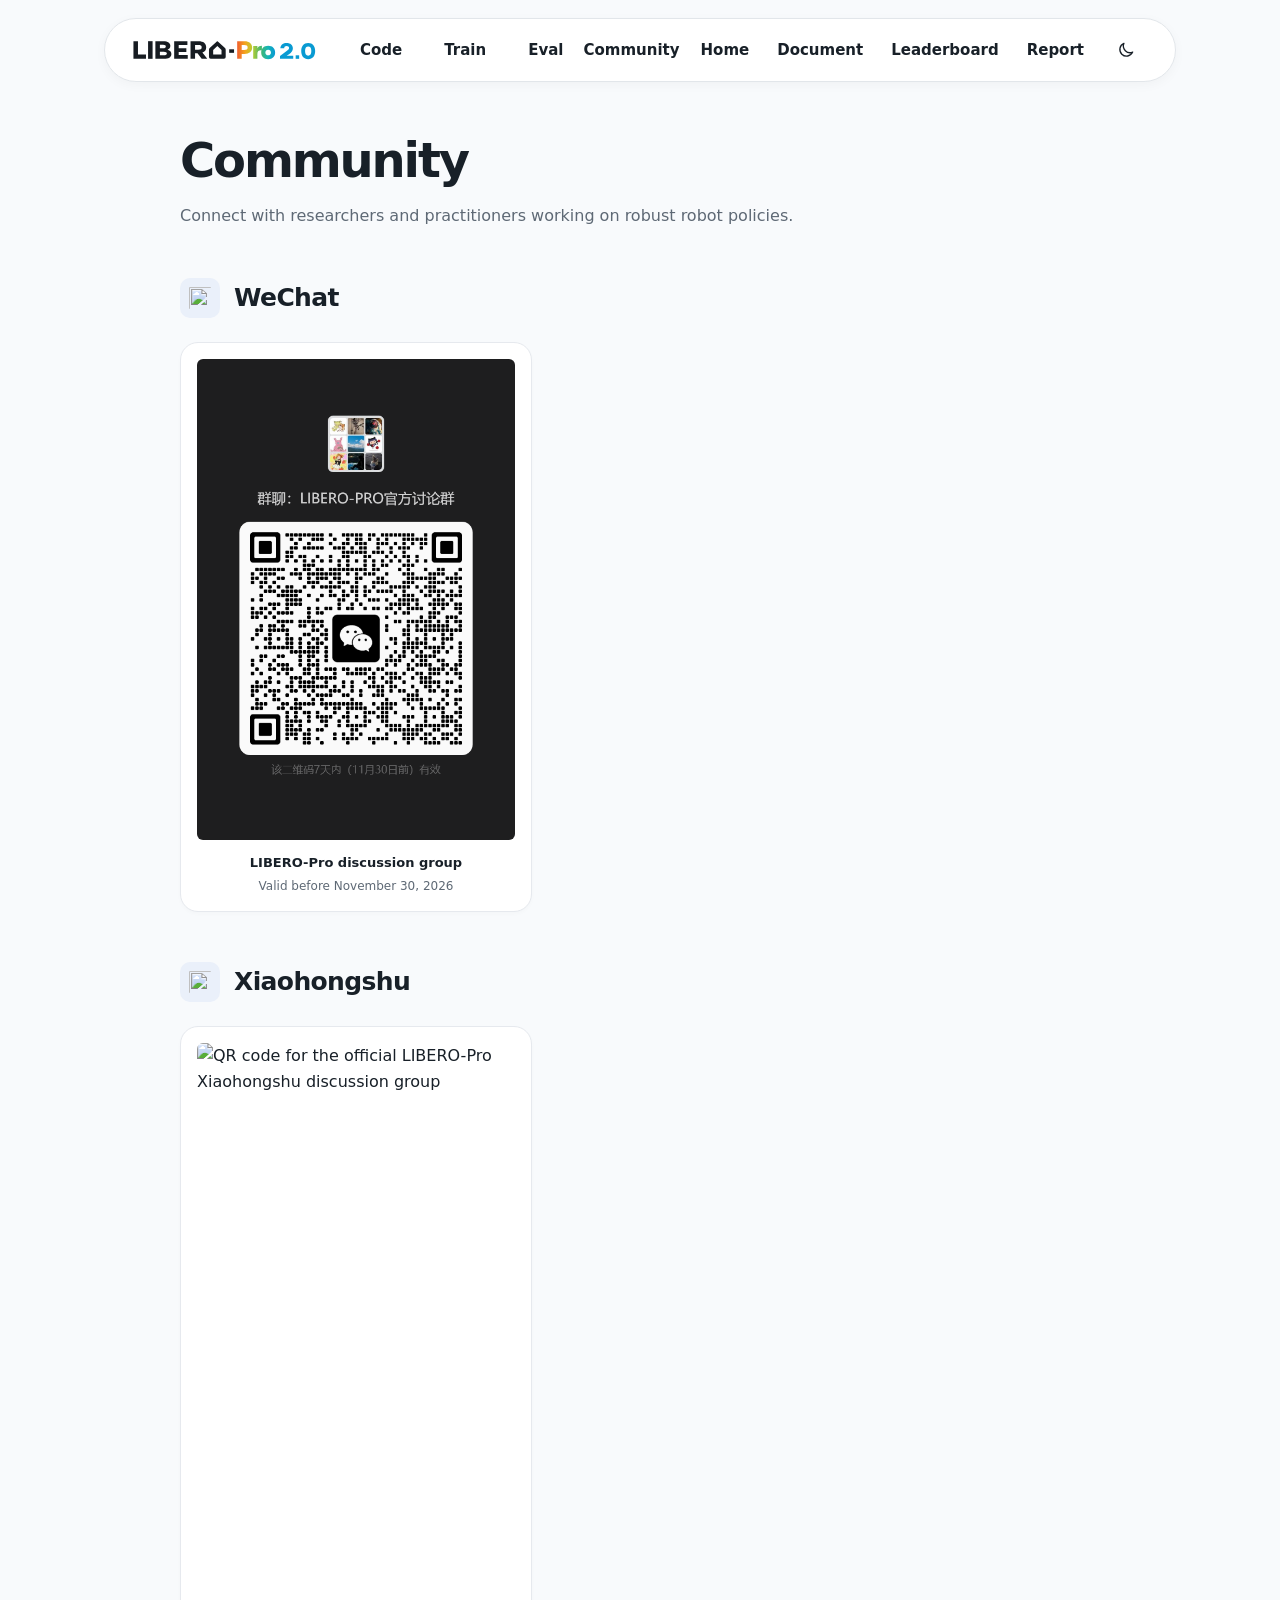
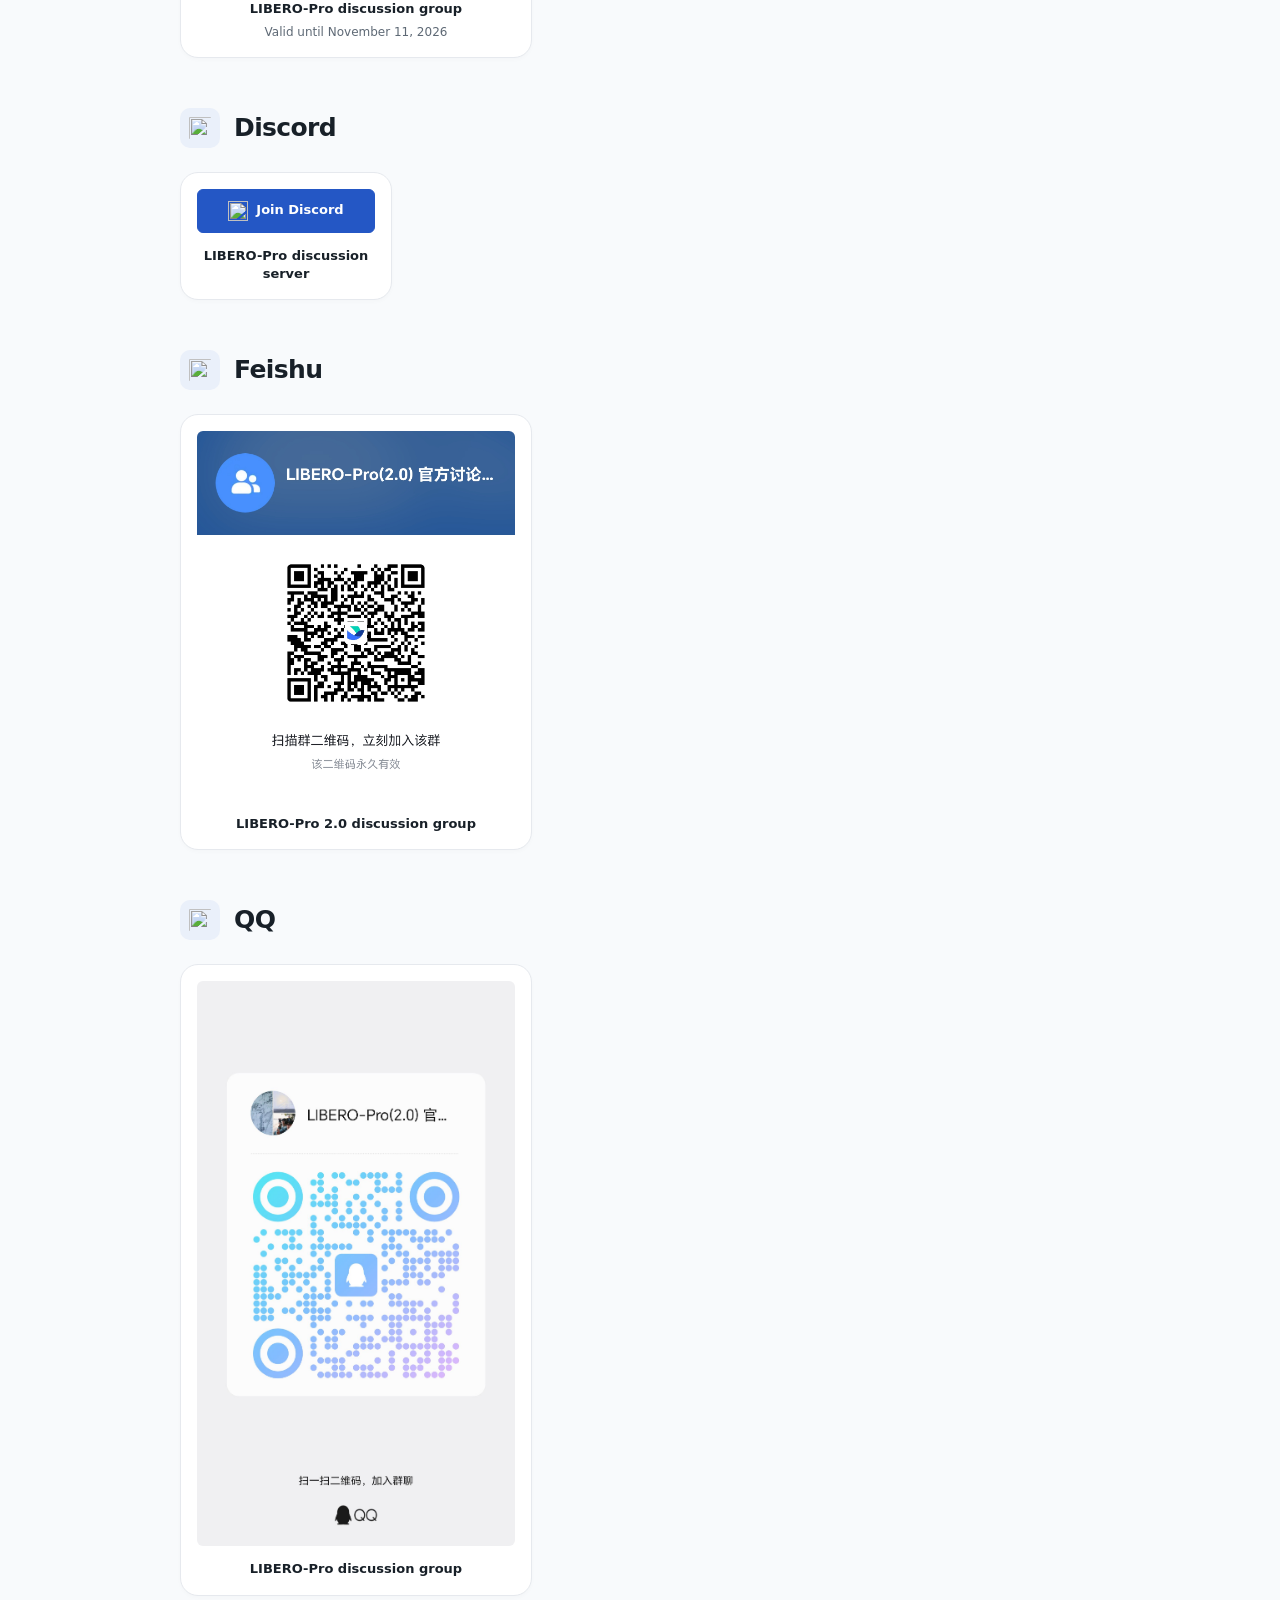
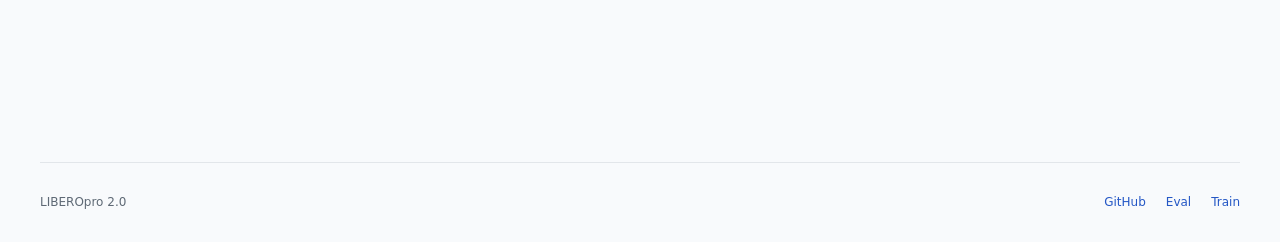
==== commit dc44ac30: "Publish SimVLA results, profile and 339 rollout videos" ====
--- a/community.html
+++ b/community.html
@@ -40,7 +40,7 @@
     <section class="community-section" id="wechat" aria-labelledby="wechat-heading">
       <h2 id="wechat-heading"><img src="assets/icons/wechat.svg" width="24" height="24" alt="">WeChat</h2>
       <ul class="community-cards community-cards--invitations">
-        <li><figure class="community-card"><a class="community-invitation" href="assets/community/wechat-20261023.png" target="_blank" rel="noopener" aria-label="Open the full-size WeChat group invitation in a new tab"><img src="assets/community/wechat-20261023.png" width="1264" height="1875" alt="QR code for the official LIBERO-Pro WeChat discussion group" decoding="async"></a><figcaption>LIBERO-Pro discussion group<small>Valid until October 30, 2026</small></figcaption></figure></li>
+        <li><figure class="community-card"><a class="community-invitation" href="assets/community/wechat-20261123.png" target="_blank" rel="noopener" aria-label="Open the full-size WeChat group invitation in a new tab"><img src="assets/community/wechat-20261123.png" width="540" height="816" alt="QR code for the official LIBERO-Pro WeChat discussion group" decoding="async"></a><figcaption>LIBERO-Pro discussion group<small>Valid before November 30, 2026</small></figcaption></figure></li>
       </ul>
     </section>
     <section class="community-section" id="xiaohongshu" aria-labelledby="xiaohongshu-heading">
@@ -52,7 +52,7 @@
     <section class="community-section" id="discord" aria-labelledby="discord-heading">
       <h2 id="discord-heading"><img src="assets/icons/discord.svg" width="24" height="24" alt="">Discord</h2>
       <ul class="community-cards">
-        <li><figure class="community-card community-card--external"><a class="button" href="https://discord.gg/havRDWzs6" target="_blank" rel="noopener" aria-label="Join the LIBERO-Pro Discord server"><img src="assets/icons/discord.svg" width="20" height="20" alt="">Join Discord</a><figcaption>LIBERO-Pro discussion server</figcaption></figure></li>
+        <li><figure class="community-card community-card--external"><a class="button" href="https://discord.gg/N5eNGT6U7Y" target="_blank" rel="noopener" aria-label="Join the LIBERO-Pro Discord server"><img src="assets/icons/discord.svg" width="20" height="20" alt="">Join Discord</a><figcaption>LIBERO-Pro discussion server</figcaption></figure></li>
       </ul>
     </section>
     <section class="community-section" id="feishu" aria-labelledby="feishu-heading">
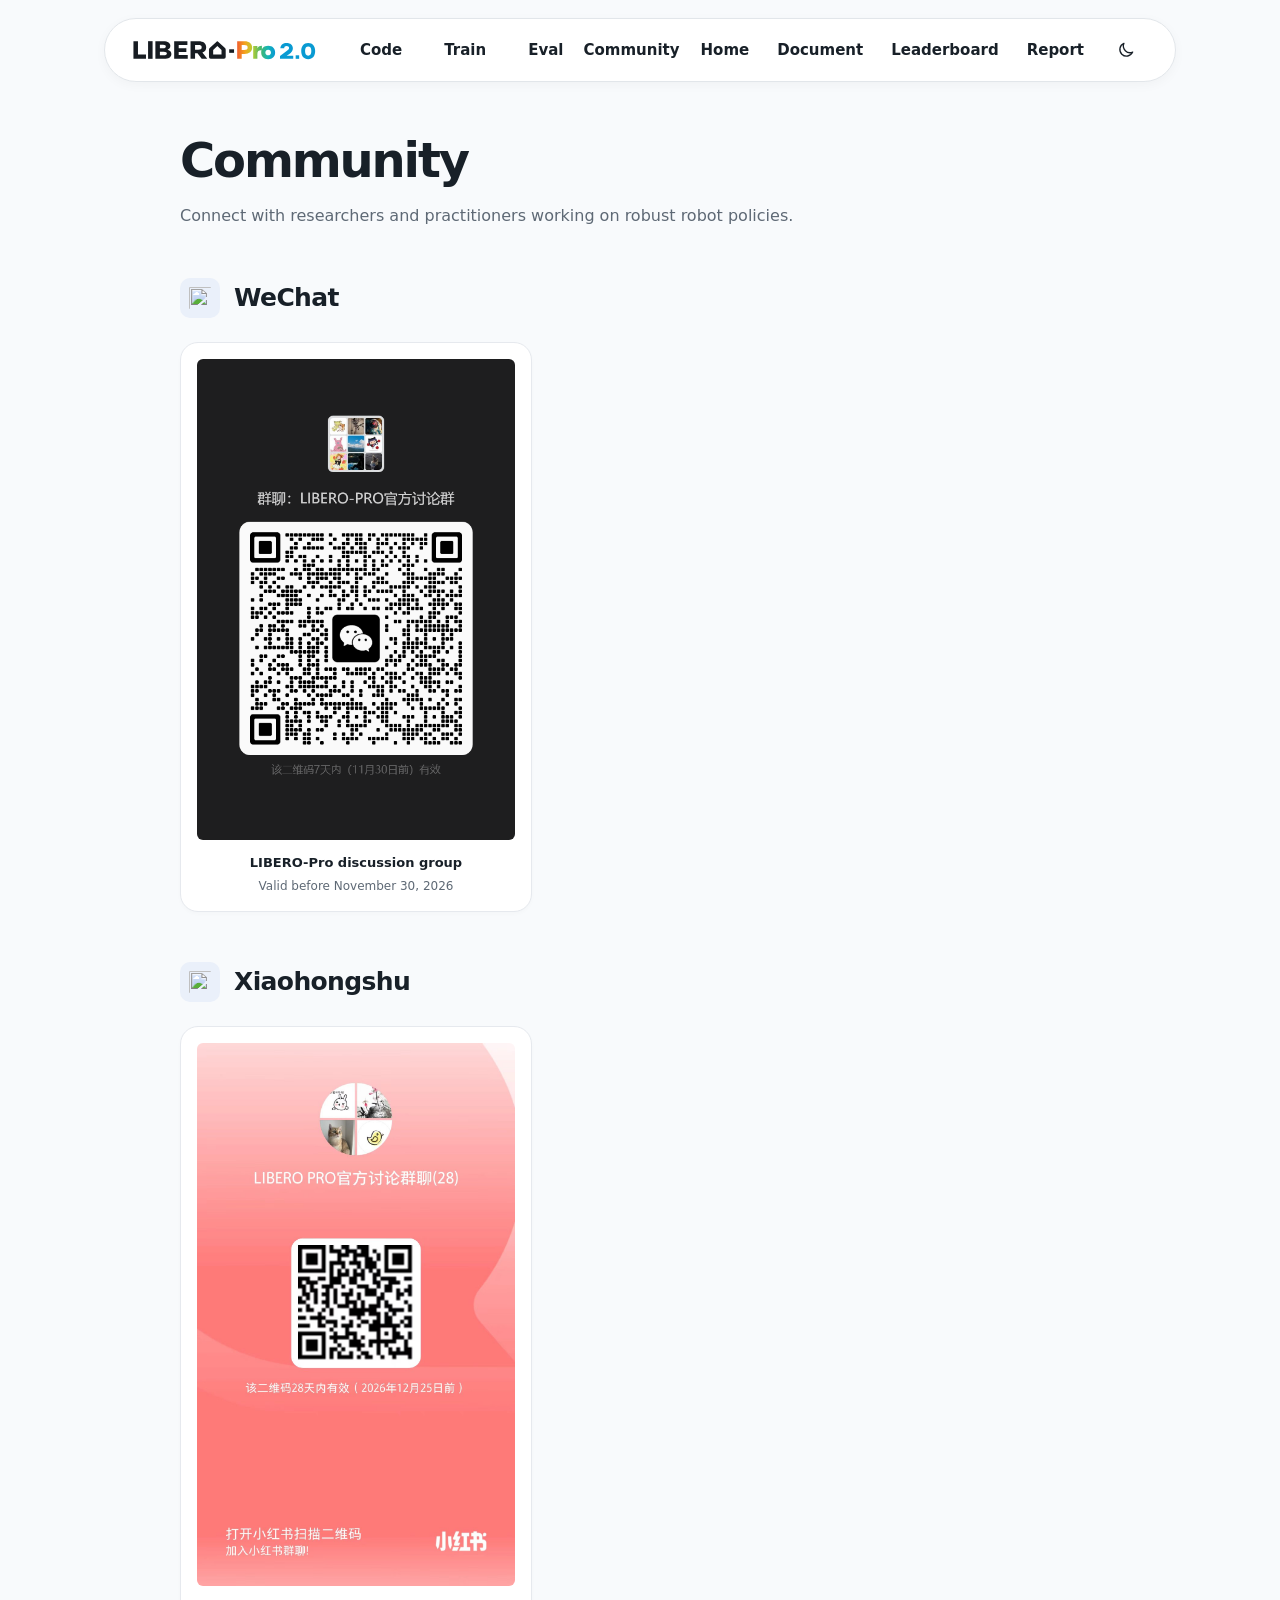
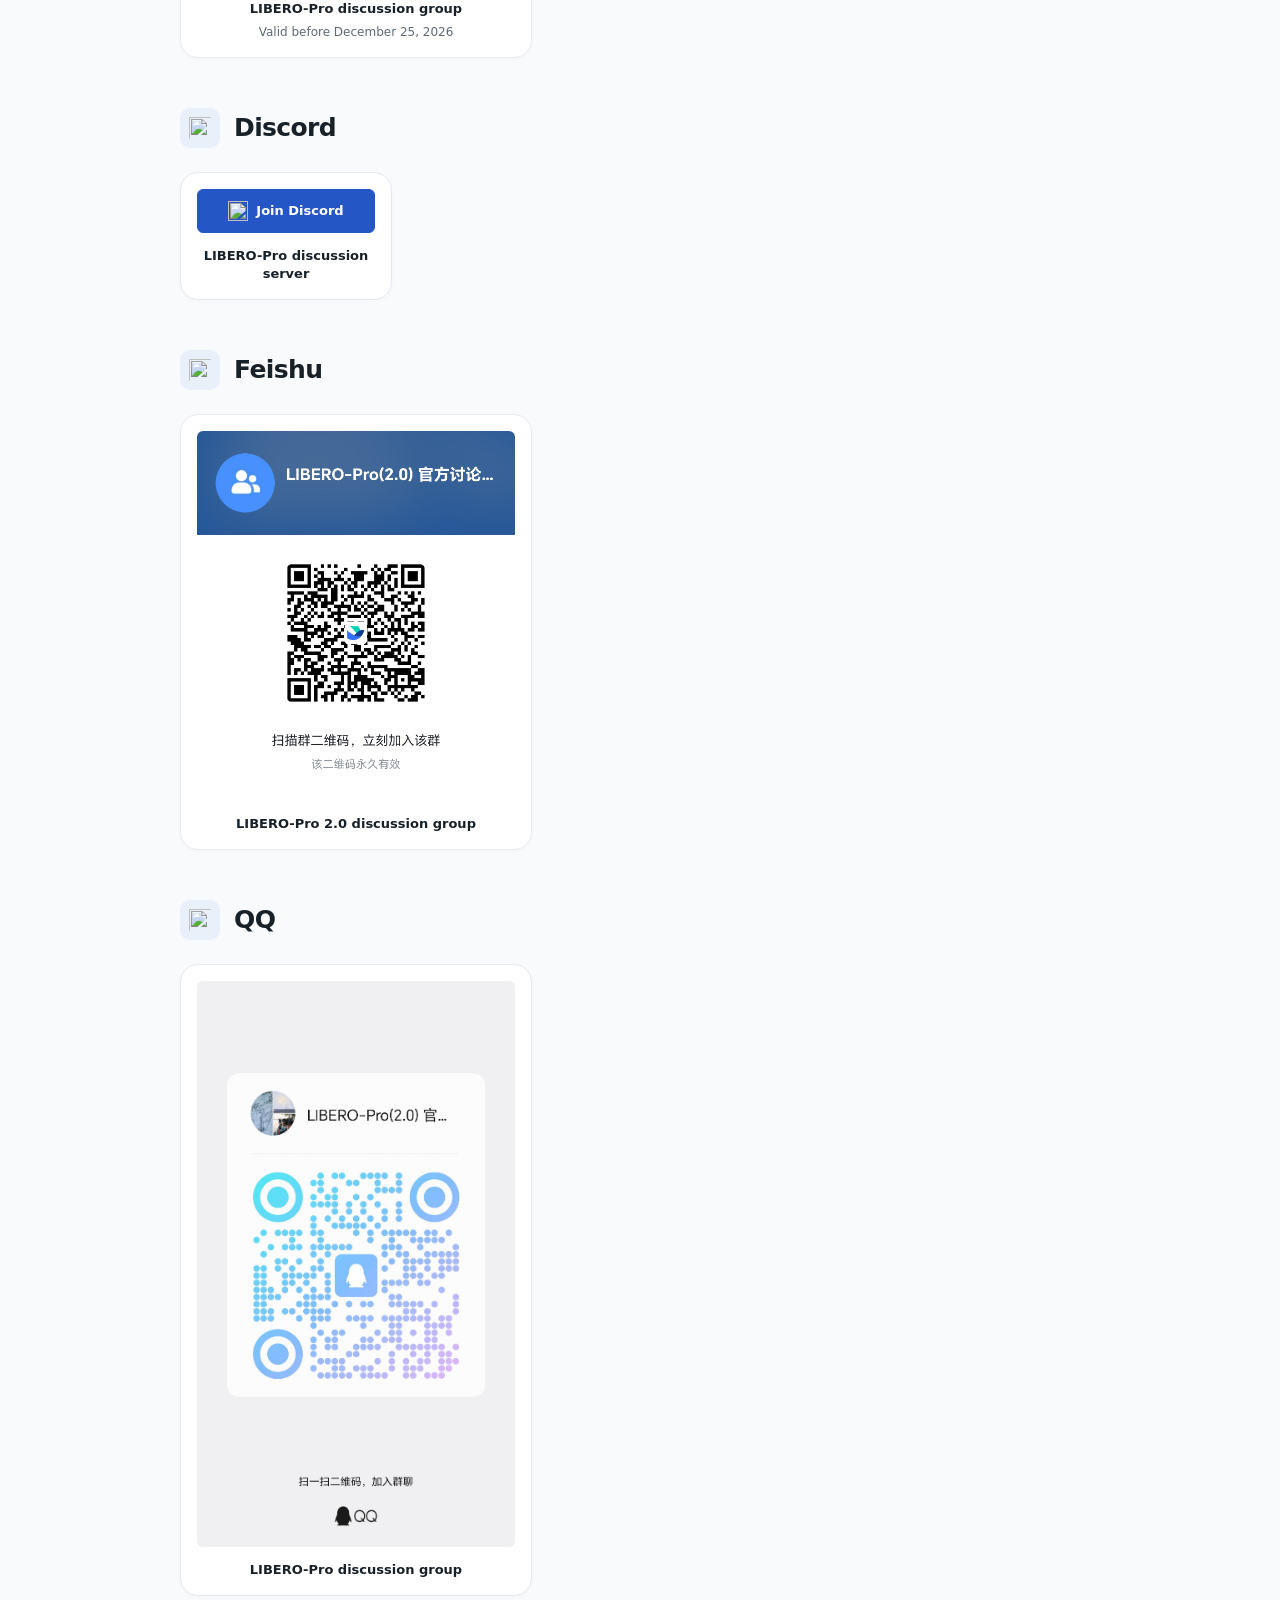
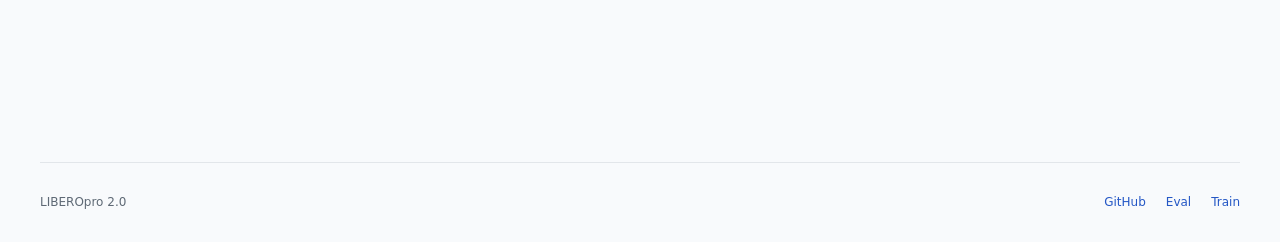
==== commit 5562ffe9: "Update Xiaohongshu community invitation" ====
--- a/community.html
+++ b/community.html
@@ -46,7 +46,7 @@
     <section class="community-section" id="xiaohongshu" aria-labelledby="xiaohongshu-heading">
       <h2 id="xiaohongshu-heading"><img src="assets/icons/xiaohongshu.svg" width="24" height="24" alt="">Xiaohongshu</h2>
       <ul class="community-cards community-cards--invitations">
-        <li><figure class="community-card"><a class="community-invitation" href="assets/community/xiaohongshu-20261014.png" target="_blank" rel="noopener" aria-label="Open the full-size Xiaohongshu group invitation in a new tab"><img src="assets/community/xiaohongshu-20261014.png" width="980" height="1673" alt="QR code for the official LIBERO-Pro Xiaohongshu discussion group" loading="lazy" decoding="async"></a><figcaption>LIBERO-Pro discussion group<small>Valid until November 11, 2026</small></figcaption></figure></li>
+        <li><figure class="community-card"><a class="community-invitation" href="assets/community/xiaohongshu-20261127.jpg" target="_blank" rel="noopener" aria-label="Open the full-size Xiaohongshu group invitation in a new tab"><img src="assets/community/xiaohongshu-20261127.jpg" width="1050" height="1793" alt="QR code for the official LIBERO-Pro Xiaohongshu discussion group" loading="lazy" decoding="async"></a><figcaption>LIBERO-Pro discussion group<small>Valid before December 25, 2026</small></figcaption></figure></li>
       </ul>
     </section>
     <section class="community-section" id="discord" aria-labelledby="discord-heading">
--- a/assets/site.css
+++ b/assets/site.css
@@ -601,8 +601,12 @@
 .rollout-slot [hidden]{display:none!important}
 .rollout-error{position:absolute;inset:0;padding:20px;text-align:center}
 .media-placeholder[data-availability="unsupported"]{color:#747b80;background:#f1f3f4}
-.catalogue-nav>.tabs{display:flex}
-.catalogue-nav>.tabs>.tab{flex:1;min-height:44px;padding-left:8px;padding-right:8px;text-align:center}
+.catalogue-nav{scrollbar-gutter:stable}
+.catalogue-nav>.tabs{display:grid;grid-auto-flow:column;grid-auto-columns:minmax(0,1fr);gap:0}
+.catalogue-nav>.tabs>.tab{min-width:0;min-height:44px;padding-left:8px;padding-right:8px;justify-content:center;text-align:center}
+.base-scores{grid-template-columns:repeat(4,minmax(0,1fr))}
+@media(max-width:1100px){.base-scores{grid-template-columns:repeat(2,minmax(0,1fr))}}
+@media(max-width:760px){.model-breakdown .section-head h2{min-height:2.4em}}
 @media(max-width:540px){.rollout-grid,.task-detail-grid{grid-template-columns:repeat(2,minmax(0,1fr));gap:20px 12px}.rollout-slot h4{font-size:13px;line-height:1.5}.rollout-slot .slot-meta{font-size:11px}}
 /* Self-hosted Lato, with original glyph coverage including π and subscript model names. */
 @font-face{font-family:Lato;font-style:normal;font-weight:400;font-display:swap;src:url('fonts/lato-regular.woff2') format('woff2')}
